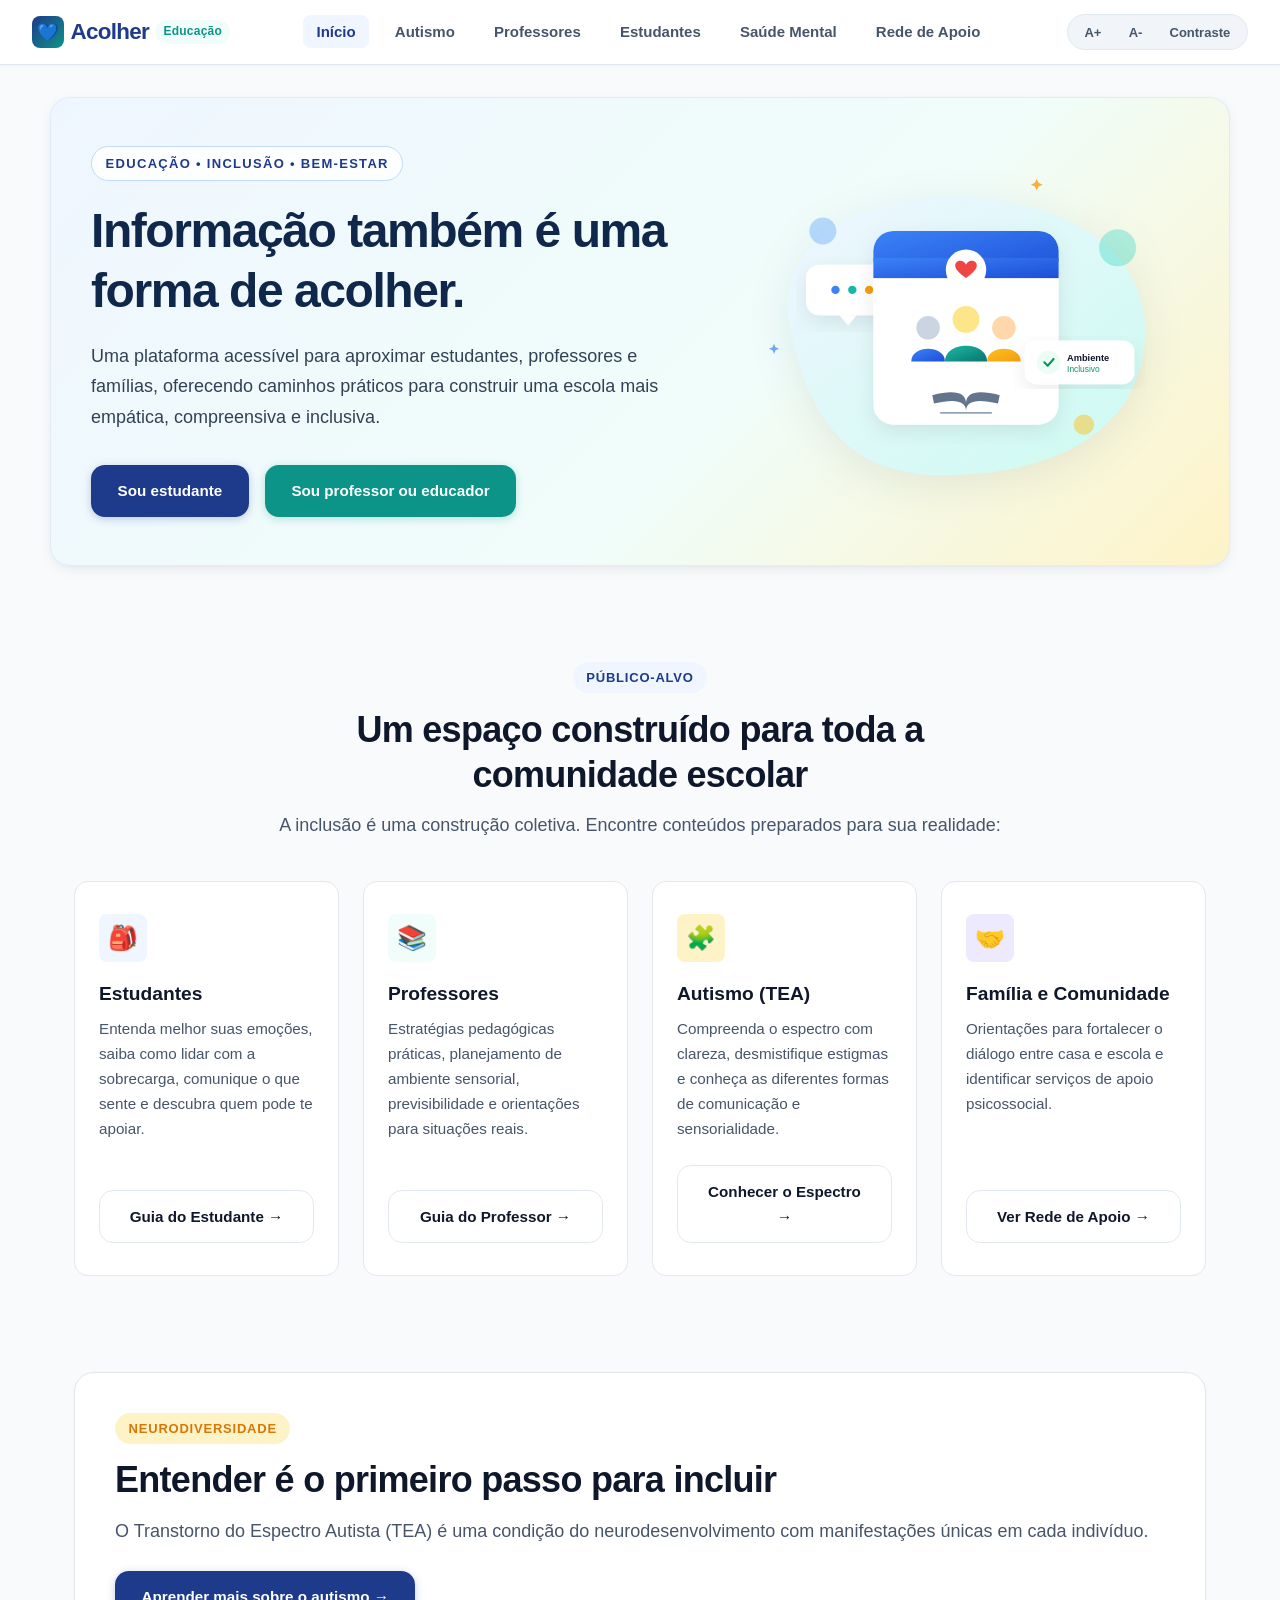
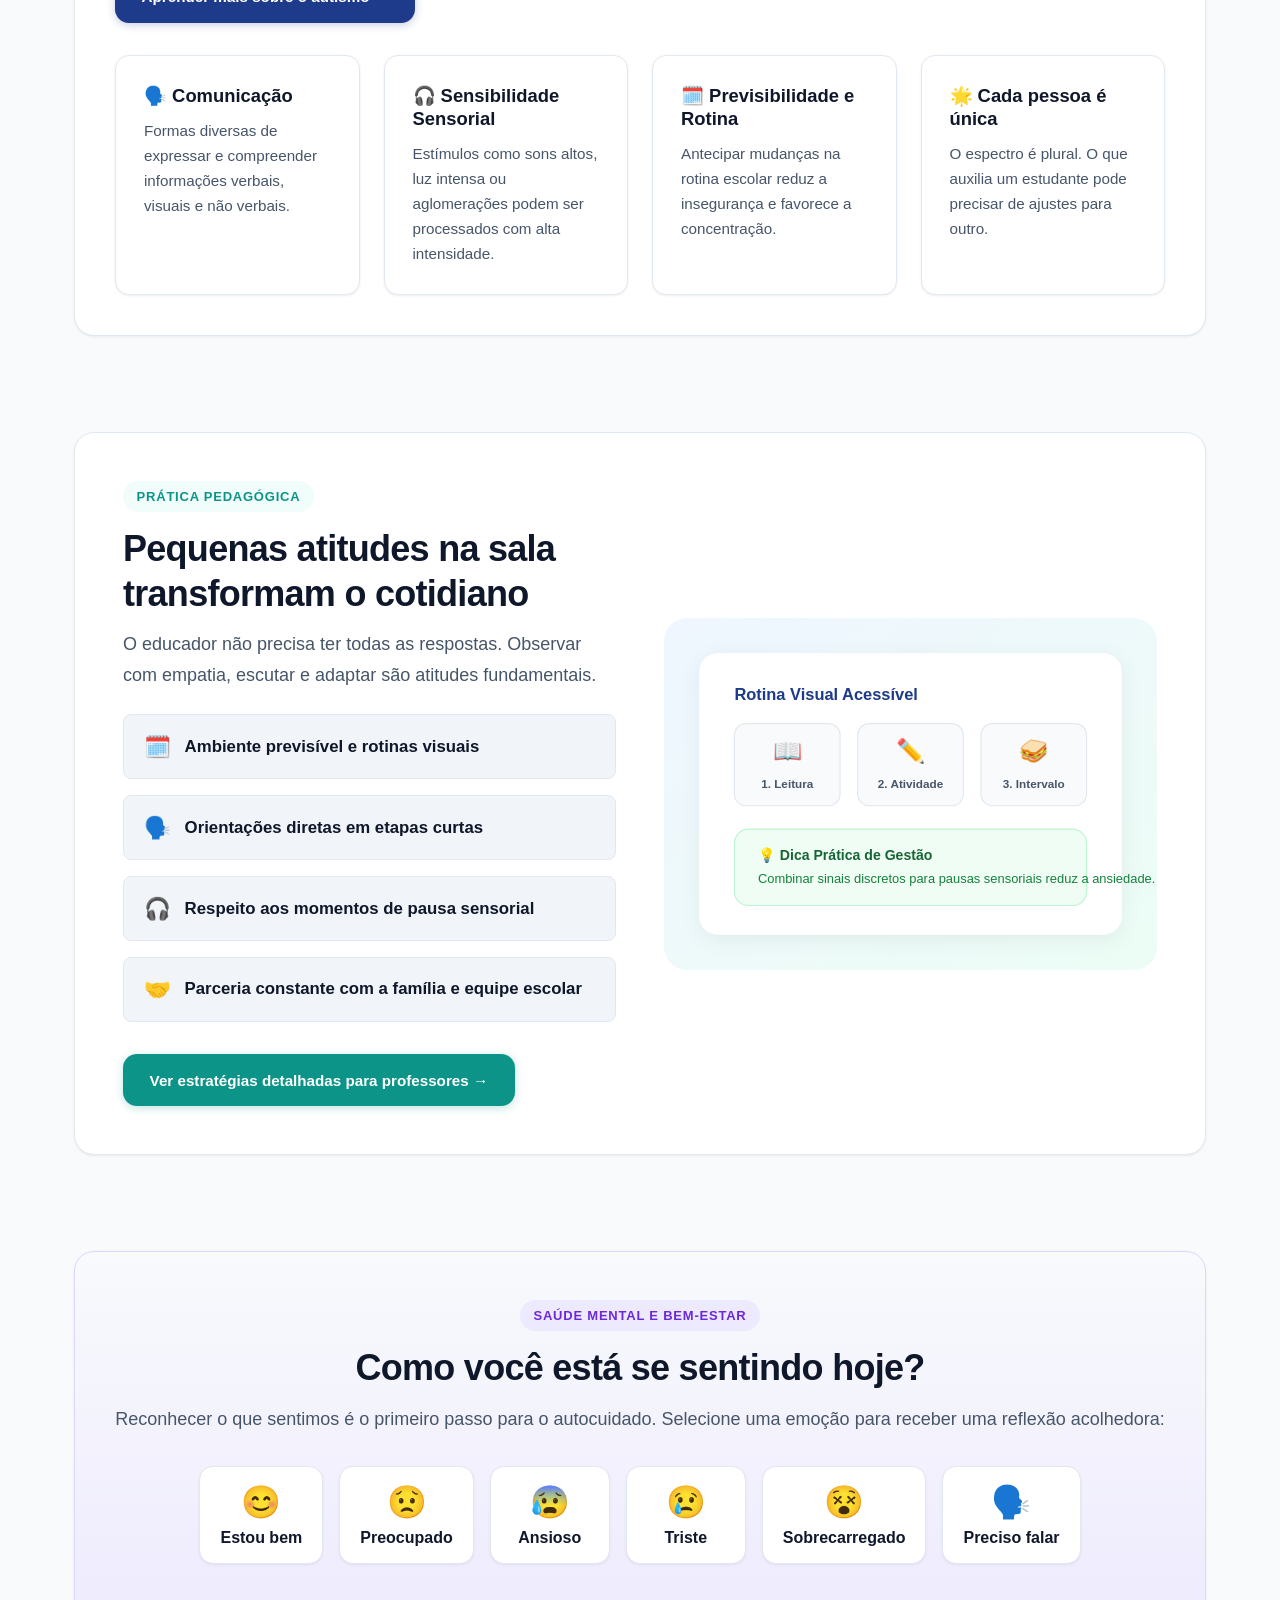
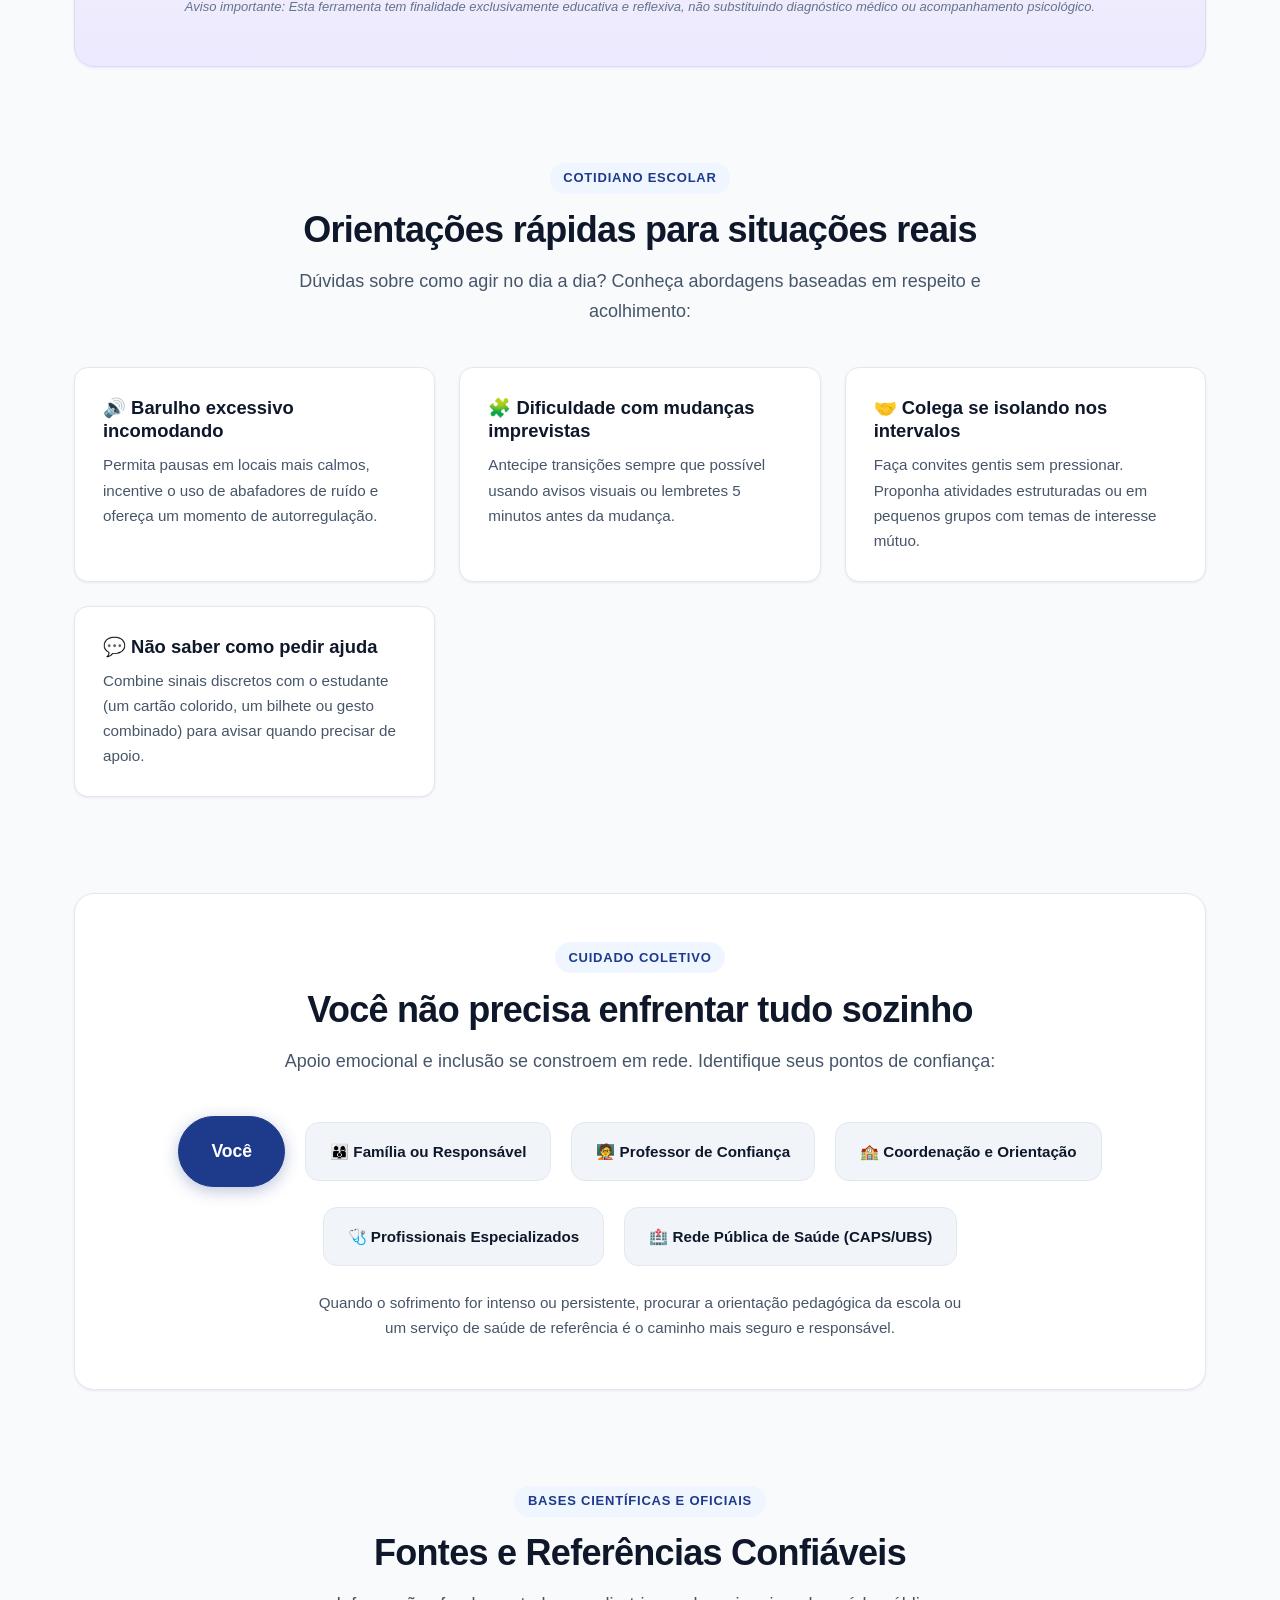
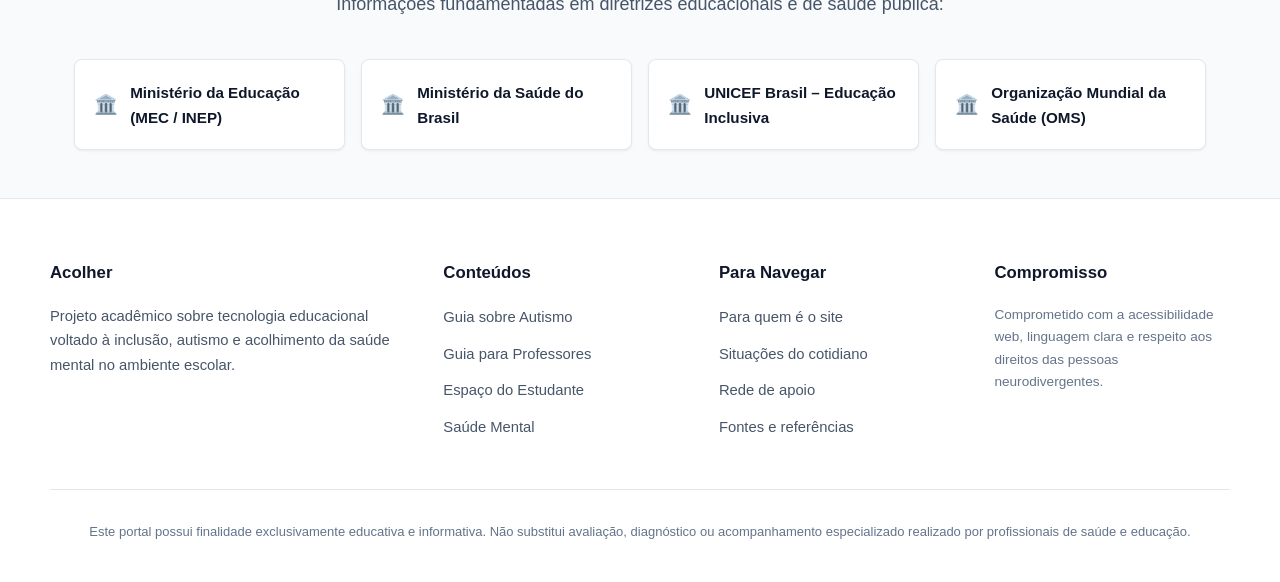
==== index.html @ 9d17c6d3 "Security: add CSP, X-Content-Type-Options, Referrer-Policy to all pages" ====
<!DOCTYPE html>
<html lang="pt-BR">

<head>
  <meta charset="UTF-8" />
  <meta name="viewport" content="width=device-width, initial-scale=1.0" />
  <title>Acolher – Plataforma Educacional sobre Autismo, Inclusão e Saúde Mental</title>
  <meta name="description" content="Informações acessíveis e confiáveis sobre autismo, inclusão escolar e acolhimento para estudantes, professores e famílias." />
  <meta http-equiv="Content-Security-Policy" content="default-src 'self'; script-src 'self' 'unsafe-inline'; style-src 'self' 'unsafe-inline' https://fonts.googleapis.com; font-src 'self' https://fonts.gstatic.com data:; img-src 'self' data: https:; connect-src 'self'; frame-src 'none';" />
  <meta http-equiv="X-Content-Type-Options" content="nosniff" />
  <meta http-equiv="Referrer-Policy" content="strict-origin-when-cross-origin" />
  <link rel="stylesheet" href="assets/css/design.css" />
  <link rel="preconnect" href="https://fonts.googleapis.com" />
  <link rel="preconnect" href="https://fonts.gstatic.com" crossorigin />
  <link href="https://fonts.googleapis.com/css2?family=Inter:wght@400;500;600;700;800&display=swap" rel="stylesheet" />
</head>

<body>
  <!-- Header Principal com Navegação e Acessibilidade -->
  <header class="site-header" role="banner">
    <div class="logo-wrapper">
      <a href="index.html" class="logo" aria-label="Acolher - Página inicial">
        <div class="logo-icon" aria-hidden="true">💙</div>
        Acolher
        <span>Educação</span>
      </a>
    </div>

    <nav aria-label="Menu principal">
      <ul class="nav-list">
        <li><a href="index.html" class="nav-link active" aria-current="page">Início</a></li>
        <li><a href="autismo.html" class="nav-link">Autismo</a></li>
        <li><a href="professores.html" class="nav-link">Professores</a></li>
        <li><a href="estudantes.html" class="nav-link">Estudantes</a></li>
        <li><a href="#saude-mental" class="nav-link">Saúde Mental</a></li>
        <li><a href="#rede-apoio" class="nav-link">Rede de Apoio</a></li>
      </ul>
    </nav>

    <div class="accessibility-toolbar" aria-label="Barra de ferramentas de acessibilidade">
      <button id="increase-text" aria-label="Aumentar tamanho da fonte" title="Aumentar fonte">A+</button>
      <button id="decrease-text" aria-label="Diminuir tamanho da fonte" title="Diminuir fonte">A-</button>
      <button id="toggle-contrast" aria-label="Alternar modo de alto contraste" title="Alto contraste">Contraste</button>
    </div>
  </header>

  <!-- Hero Section -->
  <main id="conteudo-principal">
    <section class="hero" id="hero">
      <div class="hero-text">
        <span class="subtitle">Educação • Inclusão • Bem-estar</span>
        <h1>Informação também é uma forma de acolher.</h1>
        <p class="description">
          Uma plataforma acessível para aproximar estudantes, professores e famílias, oferecendo caminhos práticos para construir uma escola mais empática, compreensiva e inclusiva.
        </p>
        <div class="hero-buttons">
          <a href="estudantes.html" class="btn primary">Sou estudante</a>
          <a href="professores.html" class="btn secondary">Sou professor ou educador</a>
        </div>
      </div>
      <div class="hero-illustration">
        <img src="assets/img/hero-illustration.svg" alt="Ilustração de convivência e acolhimento no ambiente escolar" width="440" height="320" />
      </div>
    </section>

    <!-- 1. Para quem é o Acolher -->
    <section class="section" id="para-quem">
      <div class="section-header">
        <span class="section-badge">Público-Alvo</span>
        <h2>Um espaço construído para toda a comunidade escolar</h2>
        <p class="section-description">
          A inclusão é uma construção coletiva. Encontre conteúdos preparados para sua realidade:
        </p>
      </div>

      <div class="audience-grid">
        <article class="audience-card">
          <div class="icon-box" aria-hidden="true">🎒</div>
          <h3>Estudantes</h3>
          <p>Entenda melhor suas emoções, saiba como lidar com a sobrecarga, comunique o que sente e descubra quem pode te apoiar.</p>
          <a href="estudantes.html" class="btn outline">Guia do Estudante →</a>
        </article>

        <article class="audience-card teal">
          <div class="icon-box" aria-hidden="true">📚</div>
          <h3>Professores</h3>
          <p>Estratégias pedagógicas práticas, planejamento de ambiente sensorial, previsibilidade e orientações para situações reais.</p>
          <a href="professores.html" class="btn outline">Guia do Professor →</a>
        </article>

        <article class="audience-card amber">
          <div class="icon-box" aria-hidden="true">🧩</div>
          <h3>Autismo (TEA)</h3>
          <p>Compreenda o espectro com clareza, desmistifique estigmas e conheça as diferentes formas de comunicação e sensorialidade.</p>
          <a href="autismo.html" class="btn outline">Conhecer o Espectro →</a>
        </article>

        <article class="audience-card purple">
          <div class="icon-box" aria-hidden="true">🤝</div>
          <h3>Família e Comunidade</h3>
          <p>Orientações para fortalecer o diálogo entre casa e escola e identificar serviços de apoio psicossocial.</p>
          <a href="#rede-apoio" class="btn outline">Ver Rede de Apoio →</a>
        </article>
      </div>
    </section>

    <!-- 2. Conhecendo o Autismo -->
    <section class="section" id="autismo">
      <div class="autism-preview">
        <div class="autism-preview-header">
          <div>
            <span class="section-badge amber">Neurodiversidade</span>
            <h2>Entender é o primeiro passo para incluir</h2>
            <p class="section-description" style="margin-bottom:0;">
              O Transtorno do Espectro Autista (TEA) é uma condição do neurodesenvolvimento com manifestações únicas em cada indivíduo.
            </p>
          </div>
          <a href="autismo.html" class="btn primary">Aprender mais sobre o autismo →</a>
        </div>

        <div class="cards-grid small">
          <article class="card">
            <h4>🗣️ Comunicação</h4>
            <p>Formas diversas de expressar e compreender informações verbais, visuais e não verbais.</p>
          </article>

          <article class="card">
            <h4>🎧 Sensibilidade Sensorial</h4>
            <p>Estímulos como sons altos, luz intensa ou aglomerações podem ser processados com alta intensidade.</p>
          </article>

          <article class="card">
            <h4>🗓️ Previsibilidade e Rotina</h4>
            <p>Antecipar mudanças na rotina escolar reduz a insegurança e favorece a concentração.</p>
          </article>

          <article class="card">
            <h4>🌟 Cada pessoa é única</h4>
            <p>O espectro é plural. O que auxilia um estudante pode precisar de ajustes para outro.</p>
          </article>
        </div>
      </div>
    </section>

    <!-- 3. Apoio aos Professores -->
    <section class="section" id="professores">
      <div class="teachers-preview">
        <div>
          <span class="section-badge teal">Prática Pedagógica</span>
          <h2>Pequenas atitudes na sala transformam o cotidiano</h2>
          <p class="section-description">
            O educador não precisa ter todas as respostas. Observar com empatia, escutar e adaptar são atitudes fundamentais.
          </p>
          <ul class="practice-list">
            <li><span class="icon">🗓️</span> Ambiente previsível e rotinas visuais</li>
            <li><span class="icon">🗣️</span> Orientações diretas em etapas curtas</li>
            <li><span class="icon">🎧</span> Respeito aos momentos de pausa sensorial</li>
            <li><span class="icon">🤝</span> Parceria constante com a família e equipe escolar</li>
          </ul>
          <a href="professores.html" class="btn secondary">Ver estratégias detalhadas para professores →</a>
        </div>
        <div>
          <img src="assets/img/teacher-illustration.svg" alt="Ilustração com rotina visual e práticas pedagógicas" />
        </div>
      </div>
    </section>

    <!-- 4. Saúde Mental e Checagem Emocional -->
    <section class="section" id="saude-mental">
      <div class="mental-health-widget">
        <span class="section-badge purple">Saúde Mental e Bem-Estar</span>
        <h2>Como você está se sentindo hoje?</h2>
        <p class="section-description">
          Reconhecer o que sentimos é o primeiro passo para o autocuidado. Selecione uma emoção para receber uma reflexão acolhedora:
        </p>

        <div class="emotion-grid" role="group" aria-label="Seletor de estado emocional">
          <button class="emotion-btn" data-mood="bem" aria-label="Estou bem">
            <span class="emoji" aria-hidden="true">😊</span>
            <span>Estou bem</span>
          </button>
          <button class="emotion-btn" data-mood="preocupado" aria-label="Estou preocupado">
            <span class="emoji" aria-hidden="true">😟</span>
            <span>Preocupado</span>
          </button>
          <button class="emotion-btn" data-mood="ansioso" aria-label="Estou ansioso">
            <span class="emoji" aria-hidden="true">😰</span>
            <span>Ansioso</span>
          </button>
          <button class="emotion-btn" data-mood="triste" aria-label="Estou triste">
            <span class="emoji" aria-hidden="true">😢</span>
            <span>Triste</span>
          </button>
          <button class="emotion-btn" data-mood="sobrecarregado" aria-label="Estou sobrecarregado">
            <span class="emoji" aria-hidden="true">😵</span>
            <span>Sobrecarregado</span>
          </button>
          <button class="emotion-btn" data-mood="conversar" aria-label="Preciso conversar">
            <span class="emoji" aria-hidden="true">🗣️</span>
            <span>Preciso falar</span>
          </button>
        </div>

        <div id="emotion-feedback" class="emotion-feedback-card" style="display: none;" aria-live="polite">
          <h4 id="feedback-title">Reflexão</h4>
          <p id="feedback-text"></p>
        </div>

        <p class="disclaimer">
          Aviso importante: Esta ferramenta tem finalidade exclusivamente educativa e reflexiva, não substituindo diagnóstico médico ou acompanhamento psicológico.
        </p>
      </div>
    </section>

    <!-- 5. Situações do Cotidiano Escolar -->
    <section class="section" id="situacoes-cotidiano">
      <div class="section-header">
        <span class="section-badge">Cotidiano Escolar</span>
        <h2>Orientações rápidas para situações reais</h2>
        <p class="section-description">
          Dúvidas sobre como agir no dia a dia? Conheça abordagens baseadas em respeito e acolhimento:
        </p>
      </div>

      <div class="cards-grid medium">
        <article class="card">
          <h4>🔊 Barulho excessivo incomodando</h4>
          <p>Permita pausas em locais mais calmos, incentive o uso de abafadores de ruído e ofereça um momento de autorregulação.</p>
        </article>

        <article class="card">
          <h4>🧩 Dificuldade com mudanças imprevistas</h4>
          <p>Antecipe transições sempre que possível usando avisos visuais ou lembretes 5 minutos antes da mudança.</p>
        </article>

        <article class="card">
          <h4>🤝 Colega se isolando nos intervalos</h4>
          <p>Faça convites gentis sem pressionar. Proponha atividades estruturadas ou em pequenos grupos com temas de interesse mútuo.</p>
        </article>

        <article class="card">
          <h4>💬 Não saber como pedir ajuda</h4>
          <p>Combine sinais discretos com o estudante (um cartão colorido, um bilhete ou gesto combinado) para avisar quando precisar de apoio.</p>
        </article>
      </div>
    </section>

    <!-- 6. Rede de Apoio Compartilhada -->
    <section class="section" id="rede-apoio">
      <div class="support-network">
        <span class="section-badge">Cuidado Coletivo</span>
        <h2>Você não precisa enfrentar tudo sozinho</h2>
        <p class="section-description">
          Apoio emocional e inclusão se constroem em rede. Identifique seus pontos de confiança:
        </p>

        <div class="network-graph">
          <div class="node central">Você</div>
          <div class="node">👨‍👩‍👦 Família ou Responsável</div>
          <div class="node">🧑‍🏫 Professor de Confiança</div>
          <div class="node">🏫 Coordenação e Orientação</div>
          <div class="node">🩺 Profissionais Especializados</div>
          <div class="node">🏥 Rede Pública de Saúde (CAPS/UBS)</div>
        </div>

        <p style="color:var(--text-muted); font-size:0.95rem; max-width:650px; margin:0 auto;">
          Quando o sofrimento for intenso ou persistente, procurar a orientação pedagógica da escola ou um serviço de saúde de referência é o caminho mais seguro e responsável.
        </p>
      </div>
    </section>

    <!-- 7. Fontes e Referências -->
    <section class="section" id="fontes">
      <div class="section-header">
        <span class="section-badge">Bases Científicas e Oficiais</span>
        <h2>Fontes e Referências Confiáveis</h2>
        <p class="section-description">
          Informações fundamentadas em diretrizes educacionais e de saúde pública:
        </p>
      </div>

      <ul class="sources-list">
        <li>Ministério da Educação (MEC / INEP)</li>
        <li>Ministério da Saúde do Brasil</li>
        <li>UNICEF Brasil – Educação Inclusiva</li>
        <li>Organização Mundial da Saúde (OMS)</li>
      </ul>
    </section>
  </main>

  <!-- Rodapé Institucional -->
  <footer class="site-footer" role="contentinfo">
    <div class="footer-grid">
      <div class="footer-section">
        <h3>Acolher</h3>
        <p>Projeto acadêmico sobre tecnologia educacional voltado à inclusão, autismo e acolhimento da saúde mental no ambiente escolar.</p>
      </div>

      <div class="footer-section">
        <h3>Conteúdos</h3>
        <ul>
          <li><a href="autismo.html">Guia sobre Autismo</a></li>
          <li><a href="professores.html">Guia para Professores</a></li>
          <li><a href="estudantes.html">Espaço do Estudante</a></li>
          <li><a href="#saude-mental">Saúde Mental</a></li>
        </ul>
      </div>

      <div class="footer-section">
        <h3>Para Navegar</h3>
        <ul>
          <li><a href="#para-quem">Para quem é o site</a></li>
          <li><a href="#situacoes-cotidiano">Situações do cotidiano</a></li>
          <li><a href="#rede-apoio">Rede de apoio</a></li>
          <li><a href="#fontes">Fontes e referências</a></li>
        </ul>
      </div>

      <div class="footer-section">
        <h3>Compromisso</h3>
        <p style="font-size: 0.85rem; color: var(--text-light);">
          Comprometido com a acessibilidade web, linguagem clara e respeito aos direitos das pessoas neurodivergentes.
        </p>
      </div>
    </div>

    <p class="footer-disclaimer">
      Este portal possui finalidade exclusivamente educativa e informativa. Não substitui avaliação, diagnóstico ou acompanhamento especializado realizado por profissionais de saúde e educação.
    </p>
  </footer>

  <script src="assets/js/script.js"></script>
  <script>
    // Interação do widget de humor / saúde mental na home
    const emotionFeedbackMap = {
      bem: {
        title: "Que bom que você está bem! ☀️",
        text: "Aproveite esse momento para cultivar atividades que você gosta e, se puder, ofereça uma palavra de apoio a um colega que esteja precisando."
      },
      preocupado: {
        title: "Preocupações fazem parte do dia a dia 💭",
        text: "Tente anotar em um papel o que está sob o seu controle e o que foge dele. Conversar com alguém de confiança ajuda a clarear os pensamentos."
      },
      ansioso: {
        title: "Respire com calma no seu próprio tempo 🫁",
        text: "A ansiedade faz o corpo ficar em alerta. Tente beber um pouco de água, focar nos apoios dos seus pés no chão e desacelerar o ritmo respiratório."
      },
      triste: {
        title: "A tristeza é legítima e merece acolhimento 💙",
        text: "Não precisa fingir que está tudo bem o tempo todo. Respeite seu ritmo e lembre-se de que compartilhar esse sentimento com quem se importa com você alivia o peso."
      },
      sobrecarregado: {
        title: "Muitas coisas ao mesmo tempo? 🛑",
        text: "Pare por alguns instantes. Se o ambiente estiver barulhento ou cheio, tente se afastar para um espaço mais calmo. Divida suas tarefas em etapas bem pequenas."
      },
      conversar: {
        title: "Pedir ajuda é sinal de coragem 🤝",
        text: "Procure um professor, orientador pedagógico, amigo ou familiar de sua confiança. Dizer 'não estou bem e gostaria de conversar' é um excelente primeiro passo."
      }
    };

    const emotionBtns = document.querySelectorAll('.emotion-btn');
    const feedbackBox = document.getElementById('emotion-feedback');
    const feedbackTitle = document.getElementById('feedback-title');
    const feedbackText = document.getElementById('feedback-text');

    emotionBtns.forEach(btn => {
      btn.addEventListener('click', () => {
        emotionBtns.forEach(b => b.classList.remove('active'));
        btn.classList.add('active');
        const mood = btn.dataset.mood;
        if (emotionFeedbackMap[mood]) {
          feedbackTitle.textContent = emotionFeedbackMap[mood].title;
          feedbackText.textContent = emotionFeedbackMap[mood].text;
          feedbackBox.style.display = 'block';
        }
      });
    });
  </script>
</body>

</html>
---- assets/css/design.css ----
/* ==========================================================================
   ACOLHER – DESIGN SYSTEM & MASTER STYLESHEET
   Educação • Inclusão • Bem-estar
   ========================================================================== */

:root {
  /* Color Palette – Human, warm, modern and accessible */
  --primary: #1e3a8a;          /* Reassuring deep indigo */
  --primary-hover: #1d4ed8;
  --primary-light: #eff6ff;
  --primary-border: #bfdbfe;

  --secondary: #0d9488;        /* Soothing inclusive teal */
  --secondary-hover: #0f766e;
  --secondary-light: #f0fdfa;
  --secondary-border: #99f6e4;

  --accent-amber: #d97706;     /* Warm guidance amber */
  --accent-amber-light: #fef3c7;
  --accent-purple: #6d28d9;    /* Student emotion purple */
  --accent-purple-light: #ede9fe;
  --accent-rose: #e11d48;
  --accent-rose-light: #ffe4e6;

  --bg-page: #f8fafc;
  --surface: #ffffff;
  --surface-alt: #f1f5f9;
  
  --text-main: #0f172a;
  --text-muted: #475569;
  --text-light: #64748b;

  --border: #e2e8f0;
  --border-focus: #3b82f6;

  /* Typography */
  --font-family: 'Inter', -apple-system, BlinkMacSystemFont, 'Segoe UI', Roboto, sans-serif;
  --font-size-base: 1rem;
  --line-height-base: 1.65;
  --line-height-heading: 1.25;

  /* Elevation & Shadows */
  --shadow-sm: 0 1px 3px 0 rgba(15, 23, 42, 0.06), 0 1px 2px -1px rgba(15, 23, 42, 0.04);
  --shadow-md: 0 4px 14px -2px rgba(15, 23, 42, 0.08), 0 2px 4px -2px rgba(15, 23, 42, 0.04);
  --shadow-lg: 0 12px 28px -4px rgba(15, 23, 42, 0.1), 0 4px 8px -2px rgba(15, 23, 42, 0.04);

  /* Shape tokens */
  --radius-sm: 8px;
  --radius-md: 14px;
  --radius-lg: 20px;
  --radius-full: 9999px;

  /* Transitions */
  --transition-fast: 0.18s ease;
  --transition-normal: 0.25s cubic-bezier(0.4, 0, 0.2, 1);
  --max-width: 1180px;
}

/* --------------------------------------------------------------------------
   High Contrast Mode
   -------------------------------------------------------------------------- */
body.high-contrast {
  --primary: #000000;
  --primary-hover: #000000;
  --primary-light: #ffffff;
  --primary-border: #000000;
  --secondary: #000000;
  --secondary-hover: #000000;
  --secondary-light: #ffffff;
  --secondary-border: #000000;
  --bg-page: #ffffff;
  --surface: #ffffff;
  --surface-alt: #ffffff;
  --text-main: #000000;
  --text-muted: #111111;
  --text-light: #222222;
  --border: #000000;
  --shadow-sm: none;
  --shadow-md: none;
  --shadow-lg: none;
}

body.high-contrast .card,
body.high-contrast .site-header,
body.high-contrast .site-footer,
body.high-contrast .hero,
body.high-contrast .dimension,
body.high-contrast .info-box,
body.high-contrast .situation-card,
body.high-contrast .emotion-card {
  border: 2px solid #000000 !important;
  background: #ffffff !important;
  color: #000000 !important;
  box-shadow: none !important;
}

body.high-contrast a {
  text-decoration: underline !important;
}

/* --------------------------------------------------------------------------
   CSS Reset & Base
   -------------------------------------------------------------------------- */
*, *::before, *::after {
  box-sizing: border-box;
  margin: 0;
  padding: 0;
}

html {
  font-size: var(--font-size-base);
  scroll-behavior: smooth;
}

body {
  font-family: var(--font-family);
  background-color: var(--bg-page);
  color: var(--text-main);
  line-height: var(--line-height-base);
  min-height: 100vh;
  display: flex;
  flex-direction: column;
  -webkit-font-smoothing: antialiased;
}

img, svg {
  display: block;
  max-width: 100%;
  height: auto;
}

a {
  color: var(--primary);
  text-decoration: none;
  transition: color var(--transition-fast);
}

a:hover, a:focus-visible {
  color: var(--primary-hover);
}

:focus-visible {
  outline: 3px solid var(--border-focus);
  outline-offset: 3px;
  border-radius: var(--radius-sm);
}

/* --------------------------------------------------------------------------
   Layout Containers & Utilities
   -------------------------------------------------------------------------- */
.container,
.section {
  width: 100%;
  max-width: var(--max-width);
  margin: 0 auto;
  padding: 3rem 1.5rem;
}

.section-header {
  text-align: center;
  max-width: 760px;
  margin: 0 auto 2.5rem;
}

.section-badge {
  display: inline-flex;
  align-items: center;
  gap: 0.35rem;
  padding: 0.3rem 0.85rem;
  border-radius: var(--radius-full);
  font-size: 0.8125rem;
  font-weight: 700;
  text-transform: uppercase;
  letter-spacing: 0.06em;
  background: var(--primary-light);
  color: var(--primary);
  margin-bottom: 0.85rem;
}

.section-badge.teal {
  background: var(--secondary-light);
  color: var(--secondary);
}

.section-badge.amber {
  background: var(--accent-amber-light);
  color: var(--accent-amber);
}

.section-badge.purple {
  background: var(--accent-purple-light);
  color: var(--accent-purple);
}

h1, h2, h3, h4 {
  color: var(--text-main);
  line-height: var(--line-height-heading);
  font-weight: 700;
}

h2 {
  font-size: clamp(1.65rem, 3vw, 2.25rem);
  margin-bottom: 0.85rem;
  letter-spacing: -0.02em;
}

p.section-description,
p.lead {
  font-size: 1.125rem;
  color: var(--text-muted);
  line-height: 1.7;
}

/* --------------------------------------------------------------------------
   Header & Accessibility Toolbar
   -------------------------------------------------------------------------- */
.site-header {
  position: sticky;
  top: 0;
  z-index: 100;
  background: rgba(255, 255, 255, 0.95);
  backdrop-filter: blur(10px);
  border-bottom: 1px solid var(--border);
  padding: 0.85rem 2rem;
  display: flex;
  align-items: center;
  justify-content: space-between;
  gap: 1.5rem;
  box-shadow: 0 1px 3px rgba(0, 0, 0, 0.03);
}

.logo-wrapper {
  display: flex;
  align-items: center;
  gap: 0.75rem;
}

.logo-icon {
  width: 32px;
  height: 32px;
  border-radius: 8px;
  background: linear-gradient(135deg, var(--primary), var(--secondary));
  display: flex;
  align-items: center;
  justify-content: center;
  color: #fff;
  font-weight: 800;
  font-size: 1.1rem;
}

.logo {
  font-size: 1.4rem;
  font-weight: 800;
  color: var(--primary);
  letter-spacing: -0.03em;
  display: flex;
  align-items: center;
  gap: 0.4rem;
}

.logo span {
  font-size: 0.75rem;
  font-weight: 600;
  background: var(--secondary-light);
  color: var(--secondary);
  padding: 0.15rem 0.5rem;
  border-radius: var(--radius-full);
  letter-spacing: 0.02em;
}

.nav-list {
  list-style: none;
  display: flex;
  align-items: center;
  gap: 0.75rem;
}

.nav-link {
  font-size: 0.9375rem;
  font-weight: 600;
  color: var(--text-muted);
  padding: 0.5rem 0.85rem;
  border-radius: var(--radius-sm);
  transition: all var(--transition-fast);
}

.nav-link:hover {
  color: var(--primary);
  background: var(--primary-light);
}

.nav-link.active,
.nav-link[aria-current="page"] {
  color: var(--primary);
  background: var(--primary-light);
  font-weight: 700;
}

.accessibility-toolbar {
  display: flex;
  align-items: center;
  gap: 0.4rem;
  background: var(--surface-alt);
  padding: 0.25rem 0.4rem;
  border-radius: var(--radius-full);
  border: 1px solid var(--border);
}

.accessibility-toolbar button {
  background: transparent;
  border: none;
  border-radius: var(--radius-full);
  padding: 0.35rem 0.65rem;
  font-size: 0.8125rem;
  font-weight: 700;
  color: var(--text-muted);
  cursor: pointer;
  display: inline-flex;
  align-items: center;
  gap: 0.25rem;
  transition: all var(--transition-fast);
}

.accessibility-toolbar button:hover,
.accessibility-toolbar button:focus-visible {
  background: var(--surface);
  color: var(--primary);
  box-shadow: var(--shadow-sm);
}

/* --------------------------------------------------------------------------
   Hero Component (Rich, Balanced & Accessible)
   -------------------------------------------------------------------------- */
.hero {
  max-width: var(--max-width);
  margin: 2rem auto 3rem;
  padding: 3rem 2.5rem;
  background: linear-gradient(135deg, #eff6ff 0%, #f0fdfa 60%, #fef3c7 100%);
  border: 1px solid rgba(219, 234, 254, 0.8);
  border-radius: var(--radius-lg);
  display: grid;
  grid-template-columns: 1.15fr 0.85fr;
  align-items: center;
  gap: 3rem;
  box-shadow: var(--shadow-md);
  position: relative;
  overflow: hidden;
}

.hero-text {
  z-index: 2;
}

.hero .subtitle {
  font-size: 0.8125rem;
  font-weight: 800;
  text-transform: uppercase;
  letter-spacing: 0.1em;
  color: var(--primary);
  background: rgba(255, 255, 255, 0.85);
  display: inline-block;
  padding: 0.35rem 0.85rem;
  border-radius: var(--radius-full);
  margin-bottom: 1.25rem;
  border: 1px solid var(--primary-border);
}

.hero h1 {
  font-size: clamp(2rem, 3.8vw, 3rem);
  letter-spacing: -0.03em;
  color: #0f274a;
  margin-bottom: 1.25rem;
}

.hero .description {
  font-size: 1.125rem;
  color: #334155;
  margin-bottom: 2rem;
  line-height: 1.7;
}

.hero-buttons {
  display: flex;
  flex-wrap: wrap;
  gap: 1rem;
}

.hero-illustration {
  display: flex;
  align-items: center;
  justify-content: center;
  z-index: 2;
}

.hero-illustration img {
  max-height: 320px;
  filter: drop-shadow(0 10px 20px rgba(15, 23, 42, 0.08));
  transition: transform var(--transition-normal);
}

.hero-illustration img:hover {
  transform: translateY(-4px);
}

/* --------------------------------------------------------------------------
   Buttons
   -------------------------------------------------------------------------- */
.btn {
  display: inline-flex;
  align-items: center;
  justify-content: center;
  gap: 0.5rem;
  padding: 0.8rem 1.6rem;
  border-radius: var(--radius-md);
  font-size: 0.95rem;
  font-weight: 700;
  cursor: pointer;
  transition: all var(--transition-normal);
  border: 1px solid transparent;
  text-align: center;
}

.btn.primary {
  background: var(--primary);
  color: #ffffff;
  box-shadow: 0 2px 8px rgba(30, 58, 138, 0.25);
}

.btn.primary:hover {
  background: var(--primary-hover);
  transform: translateY(-2px);
  box-shadow: 0 4px 14px rgba(30, 58, 138, 0.35);
  color: #ffffff;
}

.btn.secondary {
  background: var(--secondary);
  color: #ffffff;
  box-shadow: 0 2px 8px rgba(13, 148, 136, 0.25);
}

.btn.secondary:hover {
  background: var(--secondary-hover);
  transform: translateY(-2px);
  box-shadow: 0 4px 14px rgba(13, 148, 136, 0.35);
  color: #ffffff;
}

.btn.outline {
  background: var(--surface);
  border-color: var(--border);
  color: var(--text-main);
}

.btn.outline:hover {
  border-color: var(--primary);
  color: var(--primary);
  background: var(--primary-light);
  transform: translateY(-2px);
}

.btn.link-btn {
  background: transparent;
  color: var(--primary);
  font-weight: 700;
  padding: 0.5rem 0;
  border-radius: 0;
}

.btn.link-btn:hover {
  color: var(--primary-hover);
  text-decoration: underline;
}

/* --------------------------------------------------------------------------
   Section: Para Quem É (Target Audience Cards)
   -------------------------------------------------------------------------- */
.audience-grid {
  display: grid;
  grid-template-columns: repeat(auto-fit, minmax(250px, 1fr));
  gap: 1.5rem;
  margin-top: 1.5rem;
}

.audience-card {
  background: var(--surface);
  border: 1px solid var(--border);
  border-radius: var(--radius-md);
  padding: 2rem 1.5rem;
  display: flex;
  flex-direction: column;
  transition: all var(--transition-normal);
  position: relative;
  overflow: hidden;
}

.audience-card::before {
  content: '';
  position: absolute;
  top: 0;
  left: 0;
  right: 0;
  height: 4px;
  background: var(--primary);
  opacity: 0;
  transition: opacity var(--transition-fast);
}

.audience-card:hover {
  transform: translateY(-4px);
  box-shadow: var(--shadow-lg);
  border-color: var(--primary-border);
}

.audience-card:hover::before {
  opacity: 1;
}

.audience-card .icon-box {
  width: 48px;
  height: 48px;
  border-radius: var(--radius-sm);
  background: var(--primary-light);
  color: var(--primary);
  font-size: 1.5rem;
  display: flex;
  align-items: center;
  justify-content: center;
  margin-bottom: 1.25rem;
}

.audience-card.teal .icon-box {
  background: var(--secondary-light);
  color: var(--secondary);
}

.audience-card.amber .icon-box {
  background: var(--accent-amber-light);
  color: var(--accent-amber);
}

.audience-card.purple .icon-box {
  background: var(--accent-purple-light);
  color: var(--accent-purple);
}

.audience-card h3 {
  font-size: 1.2rem;
  margin-bottom: 0.6rem;
}

.audience-card p {
  color: var(--text-muted);
  font-size: 0.95rem;
  margin-bottom: 1.5rem;
  flex-grow: 1;
}

/* --------------------------------------------------------------------------
   Cards Grid & Generic Card Component
   -------------------------------------------------------------------------- */
.cards-grid {
  display: grid;
  grid-template-columns: repeat(auto-fit, minmax(260px, 1fr));
  gap: 1.5rem;
}

.cards-grid.small {
  grid-template-columns: repeat(auto-fit, minmax(220px, 1fr));
}

.cards-grid.medium {
  grid-template-columns: repeat(auto-fit, minmax(280px, 1fr));
}

.card {
  background: var(--surface);
  border: 1px solid var(--border);
  border-radius: var(--radius-md);
  padding: 1.75rem;
  box-shadow: var(--shadow-sm);
  transition: all var(--transition-normal);
  display: flex;
  flex-direction: column;
}

.card:hover {
  transform: translateY(-3px);
  box-shadow: var(--shadow-md);
  border-color: #cbd5e1;
}

.card h3, .card h4 {
  font-size: 1.15rem;
  margin-bottom: 0.65rem;
  color: var(--text-main);
}

.card p {
  color: var(--text-muted);
  font-size: 0.95rem;
}

/* --------------------------------------------------------------------------
   Section: Conhecendo o Autismo (Home & Internal)
   -------------------------------------------------------------------------- */
.autism-preview {
  background: var(--surface);
  border: 1px solid var(--border);
  border-radius: var(--radius-lg);
  padding: 2.5rem;
  box-shadow: var(--shadow-sm);
}

.autism-preview-header {
  display: flex;
  justify-content: space-between;
  align-items: flex-end;
  flex-wrap: wrap;
  gap: 1.5rem;
  margin-bottom: 2rem;
}

/* --------------------------------------------------------------------------
   Section: Práticas para Professores
   -------------------------------------------------------------------------- */
.teachers-preview {
  display: grid;
  grid-template-columns: 1fr 1fr;
  align-items: center;
  gap: 3rem;
  background: var(--surface);
  border: 1px solid var(--border);
  border-radius: var(--radius-lg);
  padding: 3rem;
  box-shadow: var(--shadow-sm);
}

.practice-list {
  list-style: none;
  display: flex;
  flex-direction: column;
  gap: 1rem;
  margin: 1.5rem 0 2rem;
}

.practice-list li {
  display: flex;
  align-items: center;
  gap: 0.85rem;
  font-size: 1.05rem;
  font-weight: 600;
  color: var(--text-main);
  background: var(--surface-alt);
  padding: 0.85rem 1.25rem;
  border-radius: var(--radius-sm);
  border: 1px solid var(--border);
}

.practice-list li .icon {
  font-size: 1.35rem;
}

/* --------------------------------------------------------------------------
   Section: Mental Health Emotion Check-in (Interactive & Safe)
   -------------------------------------------------------------------------- */
.mental-health-widget {
  background: linear-gradient(180deg, #f8fafc 0%, #ede9fe 100%);
  border: 1px solid #ddd6fe;
  border-radius: var(--radius-lg);
  padding: 3rem 2rem;
  text-align: center;
  box-shadow: var(--shadow-sm);
}

.emotion-grid {
  display: flex;
  flex-wrap: wrap;
  justify-content: center;
  gap: 1rem;
  margin: 2rem 0;
}

.emotion-btn {
  background: var(--surface);
  border: 1.5px solid var(--border);
  border-radius: var(--radius-md);
  padding: 1rem 1.25rem;
  font-family: inherit;
  font-size: 1rem;
  font-weight: 600;
  color: var(--text-main);
  cursor: pointer;
  display: flex;
  flex-direction: column;
  align-items: center;
  gap: 0.5rem;
  min-width: 120px;
  transition: all var(--transition-normal);
  box-shadow: var(--shadow-sm);
}

.emotion-btn .emoji {
  font-size: 2rem;
  transition: transform var(--transition-fast);
}

.emotion-btn:hover {
  transform: translateY(-4px);
  border-color: var(--accent-purple);
  box-shadow: var(--shadow-md);
}

.emotion-btn:hover .emoji {
  transform: scale(1.15);
}

.emotion-btn.active {
  background: var(--accent-purple);
  color: #ffffff;
  border-color: var(--accent-purple);
  box-shadow: 0 4px 12px rgba(109, 40, 217, 0.3);
}

.emotion-feedback-card {
  max-width: 600px;
  margin: 1.5rem auto 0;
  background: var(--surface);
  border: 1px solid #c4b5fd;
  border-radius: var(--radius-md);
  padding: 1.5rem;
  text-align: left;
  box-shadow: var(--shadow-sm);
  animation: fadeIn 0.3s ease;
}

.emotion-feedback-card h4 {
  color: var(--accent-purple);
  margin-bottom: 0.5rem;
  font-size: 1.1rem;
}

.disclaimer {
  margin-top: 1.5rem;
  font-size: 0.8125rem;
  color: var(--text-light);
  font-style: italic;
}

@keyframes fadeIn {
  from { opacity: 0; transform: translateY(6px); }
  to { opacity: 1; transform: translateY(0); }
}

/* --------------------------------------------------------------------------
   Section: Rede de Apoio (Visual Network)
   -------------------------------------------------------------------------- */
.support-network {
  background: var(--surface);
  border: 1px solid var(--border);
  border-radius: var(--radius-lg);
  padding: 3rem 2rem;
  text-align: center;
  box-shadow: var(--shadow-sm);
}

.network-graph {
  display: flex;
  flex-wrap: wrap;
  justify-content: center;
  align-items: center;
  gap: 1.25rem;
  margin: 2.5rem 0 1.5rem;
  position: relative;
}

.node {
  background: var(--surface-alt);
  border: 1.5px solid var(--border);
  border-radius: var(--radius-md);
  padding: 1rem 1.5rem;
  font-weight: 600;
  font-size: 0.95rem;
  color: var(--text-main);
  transition: all var(--transition-normal);
  display: inline-flex;
  align-items: center;
  gap: 0.5rem;
}

.node:hover {
  transform: translateY(-2px);
  border-color: var(--primary);
  box-shadow: var(--shadow-sm);
}

.node.central {
  background: var(--primary);
  color: #ffffff;
  border-color: var(--primary);
  font-weight: 800;
  padding: 1.25rem 2rem;
  font-size: 1.1rem;
  border-radius: var(--radius-full);
  box-shadow: 0 4px 16px rgba(30, 58, 138, 0.3);
}

/* --------------------------------------------------------------------------
   Section: Fontes & Referências
   -------------------------------------------------------------------------- */
.sources-list {
  display: grid;
  grid-template-columns: repeat(auto-fit, minmax(220px, 1fr));
  gap: 1rem;
  list-style: none;
  margin-top: 1.5rem;
}

.sources-list li {
  background: var(--surface);
  border: 1px solid var(--border);
  border-radius: var(--radius-sm);
  padding: 1.2rem;
  font-weight: 600;
  font-size: 0.95rem;
  color: var(--text-main);
  display: flex;
  align-items: center;
  gap: 0.75rem;
  box-shadow: var(--shadow-sm);
}

.sources-list li::before {
  content: '🏛️';
  font-size: 1.2rem;
}

/* --------------------------------------------------------------------------
   Sub-page Navigation (Page Nav)
   -------------------------------------------------------------------------- */
.page-nav, .section-nav {
  background: var(--surface);
  border: 1px solid var(--border);
  border-radius: var(--radius-md);
  padding: 0.85rem 1.5rem;
  margin: 1.5rem auto 2.5rem;
  max-width: var(--max-width);
  box-shadow: var(--shadow-sm);
}

.page-nav ul, .section-nav ul {
  display: flex;
  flex-wrap: wrap;
  gap: 0.75rem 1.25rem;
  list-style: none;
  align-items: center;
}

.page-nav a, .section-nav a {
  font-size: 0.875rem;
  font-weight: 600;
  color: var(--text-muted);
  padding: 0.35rem 0.65rem;
  border-radius: var(--radius-sm);
  transition: all var(--transition-fast);
}

.page-nav a:hover, .section-nav a:hover {
  color: var(--primary);
  background: var(--primary-light);
}

/* --------------------------------------------------------------------------
   Autismo Specific Components (espectro-visual, grid-4cols, highlight)
   -------------------------------------------------------------------------- */
.grid-4cols {
  display: grid;
  grid-template-columns: repeat(auto-fit, minmax(220px, 1fr));
  gap: 1.25rem;
  margin: 1.75rem 0;
}

.info-box {
  background: var(--surface);
  border: 1px solid var(--border);
  border-radius: var(--radius-md);
  padding: 1.5rem;
  text-align: center;
  box-shadow: var(--shadow-sm);
}

.info-box strong {
  display: block;
  font-size: 1.1rem;
  color: var(--primary);
  margin-bottom: 0.35rem;
}

.highlight {
  background: linear-gradient(135deg, #eff6ff 0%, #f0fdfa 100%);
  border-left: 4px solid var(--secondary);
  border-radius: 0 var(--radius-md) var(--radius-md) 0;
  padding: 1.5rem 2rem;
  margin: 2rem 0;
  font-size: 1.05rem;
}

.highlight p:first-child {
  font-weight: 700;
  color: var(--text-main);
  margin-bottom: 0.35rem;
}

.highlight p:last-child {
  color: var(--text-muted);
}

/* Espectro Visual Bars */
.espectro-visual {
  background: var(--surface);
  border: 1px solid var(--border);
  border-radius: var(--radius-md);
  padding: 2rem;
  margin: 1.75rem 0;
  box-shadow: var(--shadow-sm);
}

.dimension {
  display: grid;
  grid-template-columns: 160px 1fr;
  align-items: center;
  gap: 1.5rem;
  margin-bottom: 1.25rem;
}

.dim-label {
  font-weight: 600;
  font-size: 0.95rem;
  color: var(--text-main);
}

.dim-bar {
  background: var(--surface-alt);
  height: 12px;
  border-radius: var(--radius-full);
  position: relative;
  border: 1px solid var(--border);
}

.dim-bar .dot {
  position: absolute;
  top: 50%;
  transform: translate(-50%, -50%);
  width: 22px;
  height: 22px;
  border-radius: 50%;
  background: linear-gradient(135deg, var(--primary), var(--secondary));
  border: 3px solid #ffffff;
  box-shadow: 0 2px 6px rgba(0, 0, 0, 0.2);
}

/* Accordions (Mitos e Verdades, etc.) */
.accordion {
  border: 1px solid var(--border);
  border-radius: var(--radius-md);
  overflow: hidden;
  margin-bottom: 1rem;
  background: var(--surface);
}

.accordion-title,
.accordion-toggle {
  width: 100%;
  text-align: left;
  background: var(--surface);
  border: none;
  padding: 1.25rem 1.5rem;
  font-size: 1.05rem;
  font-weight: 700;
  color: var(--text-main);
  cursor: pointer;
  display: flex;
  justify-content: space-between;
  align-items: center;
  transition: background var(--transition-fast);
}

.accordion-title:hover,
.accordion-toggle:hover {
  background: var(--surface-alt);
}

.accordion-title::after,
.accordion-toggle::after {
  content: '▼';
  font-size: 0.8rem;
  color: var(--text-muted);
  transition: transform var(--transition-normal);
}

.accordion-title[aria-expanded="true"]::after,
.accordion-toggle[aria-expanded="true"]::after {
  transform: rotate(180deg);
}

.accordion-content {
  padding: 1.25rem 1.5rem;
  border-top: 1px solid var(--border);
  background: var(--bg-page);
  color: var(--text-muted);
  line-height: 1.7;
}

/* --------------------------------------------------------------------------
   Professores Specific Components
   -------------------------------------------------------------------------- */
.flow-diagram {
  background: linear-gradient(135deg, #eff6ff, #f0fdfa);
  border: 1px solid var(--primary-border);
  border-radius: var(--radius-md);
  padding: 1.5rem;
  display: flex;
  flex-wrap: wrap;
  align-items: center;
  justify-content: center;
  gap: 0.75rem;
  margin: 1.75rem 0;
  font-weight: 700;
  font-size: 0.9rem;
  color: var(--primary);
}

.flow-diagram span {
  background: var(--surface);
  padding: 0.5rem 1rem;
  border-radius: var(--radius-sm);
  border: 1px solid var(--border);
  box-shadow: var(--shadow-sm);
}

.not-professor {
  background: #fff1f2;
  border: 1px solid #fecdd3;
  border-radius: var(--radius-md);
  padding: 1.5rem;
  margin: 1.5rem 0;
}

.not-professor h4 {
  color: #be123c;
  margin-bottom: 0.75rem;
}

.not-professor ul {
  padding-left: 1.5rem;
  color: #4c0519;
}

.room-visual {
  position: relative;
  max-width: 700px;
  margin: 2rem auto;
  border-radius: var(--radius-md);
  overflow: hidden;
  box-shadow: var(--shadow-md);
}

.room-points {
  position: absolute;
  inset: 0;
}

.room-point {
  position: absolute;
  width: 34px;
  height: 34px;
  border-radius: 50%;
  background: var(--primary);
  color: #ffffff;
  border: 2.5px solid #ffffff;
  font-weight: 800;
  font-size: 0.95rem;
  display: flex;
  align-items: center;
  justify-content: center;
  cursor: pointer;
  box-shadow: 0 3px 10px rgba(0, 0, 0, 0.25);
  transition: all var(--transition-normal);
}

.room-point:hover {
  transform: scale(1.2);
  background: var(--secondary);
}

.room-point[data-id="rotina"] { top: 18%; right: 14%; }
.room-point[data-id="instrucao"] { top: 22%; left: 24%; }
.room-point[data-id="ambiente"] { bottom: 25%; right: 18%; }
.room-point[data-id="participacao"] { top: 48%; left: 32%; }
.room-point[data-id="mudancas"] { top: 48%; left: 56%; }
.room-point[data-id="apoio"] { bottom: 20%; left: 32%; }

.room-info {
  background: var(--surface);
  border: 1.5px solid var(--secondary-border);
  border-radius: var(--radius-md);
  padding: 1.25rem 1.75rem;
  max-width: 700px;
  margin: 1rem auto 2.5rem;
  box-shadow: var(--shadow-sm);
  color: var(--text-main);
  font-weight: 500;
}

/* Situation Cards */
.situation-card {
  background: var(--surface);
  border: 1px solid var(--border);
  border-radius: var(--radius-md);
  padding: 1.25rem;
  cursor: pointer;
  text-align: left;
  font-family: inherit;
  font-size: 0.95rem;
  font-weight: 600;
  color: var(--text-main);
  transition: all var(--transition-normal);
  display: block;
  width: 100%;
}

.situation-card:hover {
  transform: translateY(-2px);
  border-color: var(--primary);
  background: var(--primary-light);
}

.situation-detail-container {
  background: var(--surface);
  border: 1px solid var(--border);
  border-radius: var(--radius-lg);
  padding: 2rem;
  margin-top: 1.5rem;
  box-shadow: var(--shadow-md);
}

/* --------------------------------------------------------------------------
   Estudantes Specific Components
   -------------------------------------------------------------------------- */
.emotion-card {
  background: var(--surface);
  border: 1.5px solid var(--border);
  border-radius: var(--radius-md);
  padding: 1rem;
  text-align: center;
  font-weight: 600;
  font-family: inherit;
  cursor: pointer;
  transition: all var(--transition-normal);
  font-size: 0.9rem;
}

.emotion-card:hover {
  transform: translateY(-3px);
  border-color: var(--primary);
  box-shadow: var(--shadow-sm);
}

.response-box {
  background: var(--surface);
  border: 1px solid var(--border);
  border-radius: var(--radius-md);
  box-shadow: var(--shadow-sm);
}

/* --------------------------------------------------------------------------
   Footer Component
   -------------------------------------------------------------------------- */
.site-footer {
  background: var(--surface);
  border-top: 1px solid var(--border);
  margin-top: auto;
  padding: 4rem 2rem 2.5rem;
}

.footer-grid {
  max-width: var(--max-width);
  margin: 0 auto;
  display: grid;
  grid-template-columns: 1.5fr 1fr 1fr 1fr;
  gap: 2.5rem;
}

.footer-section h3 {
  font-size: 1.05rem;
  margin-bottom: 1.25rem;
  color: var(--text-main);
}

.footer-section p {
  color: var(--text-muted);
  font-size: 0.925rem;
  line-height: 1.65;
}

.footer-section ul {
  list-style: none;
  display: flex;
  flex-direction: column;
  gap: 0.65rem;
}

.footer-section a {
  color: var(--text-muted);
  font-size: 0.925rem;
  transition: color var(--transition-fast);
}

.footer-section a:hover {
  color: var(--primary);
}

.footer-disclaimer {
  max-width: var(--max-width);
  margin: 3rem auto 0;
  padding-top: 2rem;
  border-top: 1px solid var(--border);
  text-align: center;
  font-size: 0.8125rem;
  color: var(--text-light);
  line-height: 1.6;
}

/* --------------------------------------------------------------------------
   Responsive Media Queries
   -------------------------------------------------------------------------- */
@media (max-width: 960px) {
  .hero {
    grid-template-columns: 1fr;
    text-align: center;
    padding: 2.5rem 1.5rem;
    gap: 2rem;
  }
  .hero-buttons {
    justify-content: center;
  }
  .hero-illustration {
    order: -1;
  }
  .teachers-preview {
    grid-template-columns: 1fr;
    gap: 2rem;
  }
  .footer-grid {
    grid-template-columns: 1fr 1fr;
  }
}

@media (max-width: 768px) {
  .site-header {
    flex-direction: column;
    align-items: stretch;
    padding: 1rem 1.25rem;
    gap: 1rem;
  }
  .logo-wrapper {
    justify-content: space-between;
    width: 100%;
  }
  .nav-list {
    flex-wrap: wrap;
    justify-content: center;
    gap: 0.35rem;
  }
  .accessibility-toolbar {
    align-self: center;
  }
  .footer-grid {
    grid-template-columns: 1fr;
  }
  .dimension {
    grid-template-columns: 1fr;
    gap: 0.5rem;
  }
}
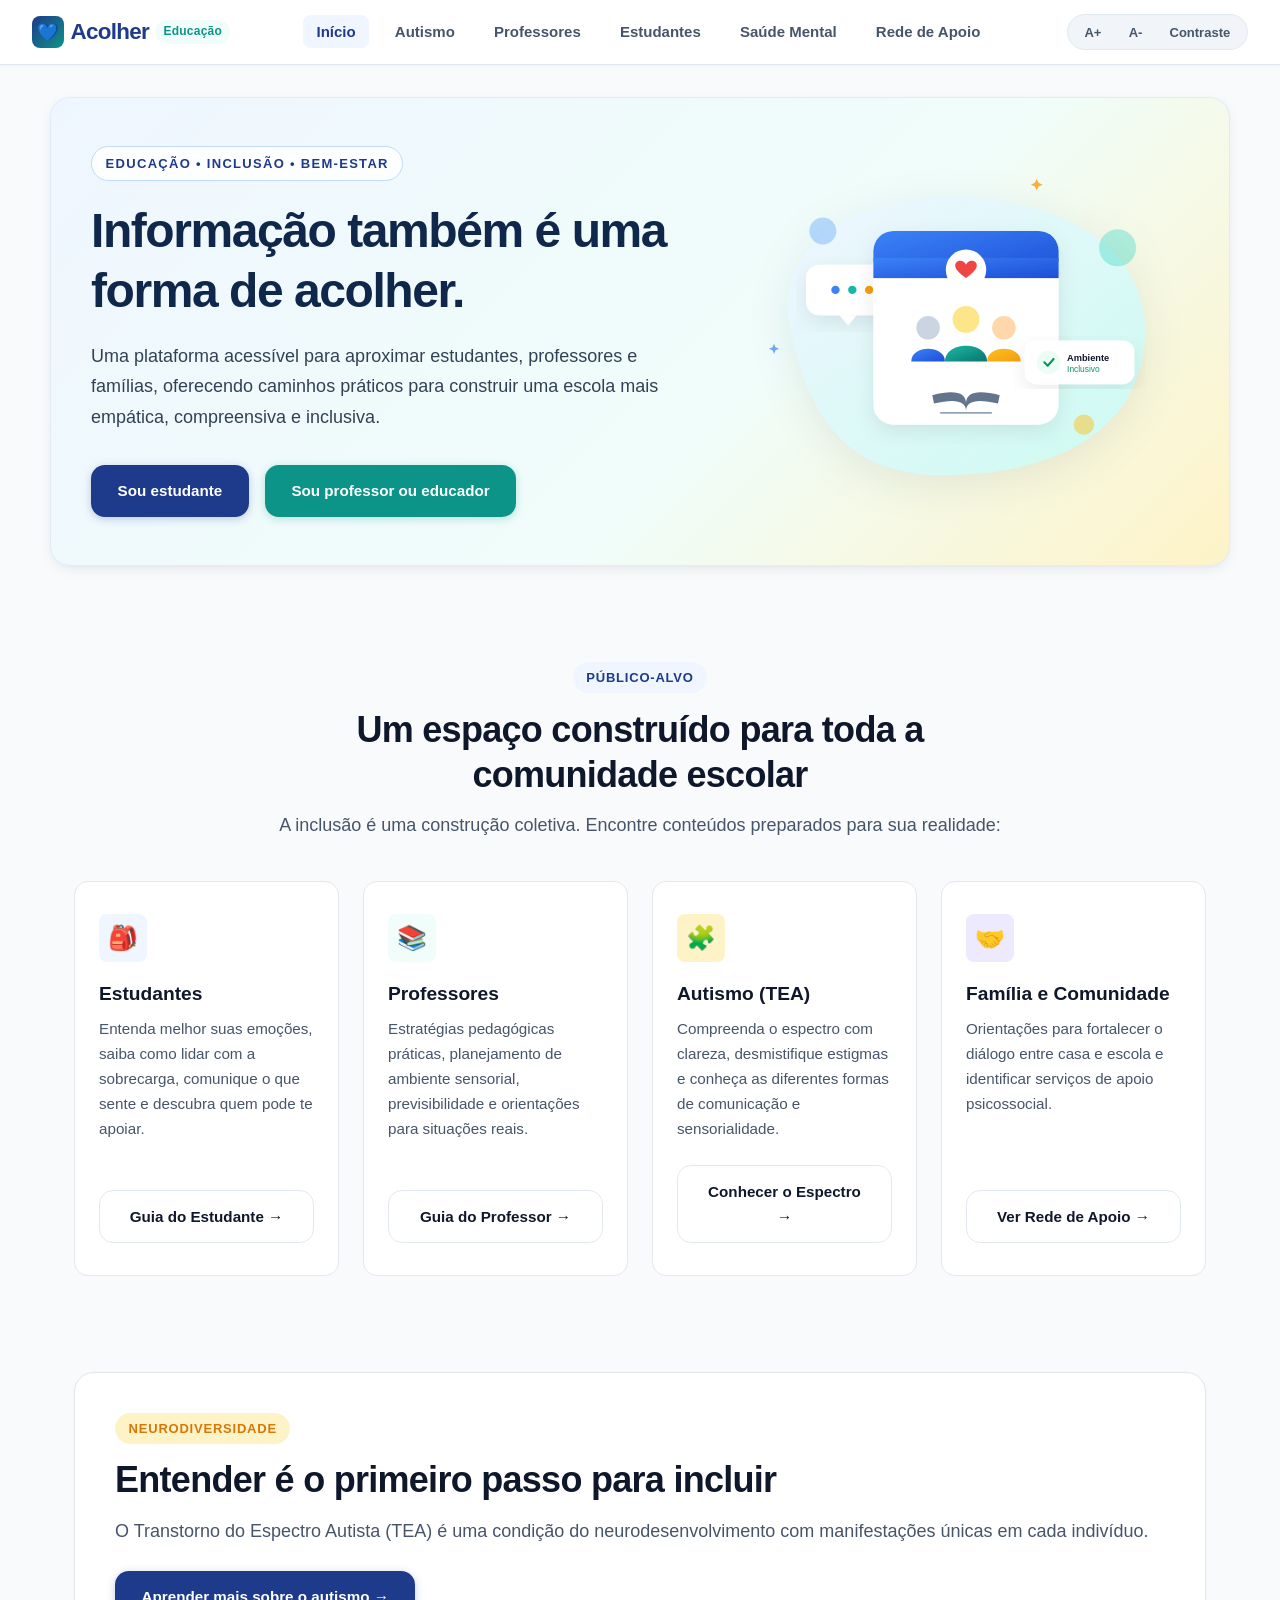
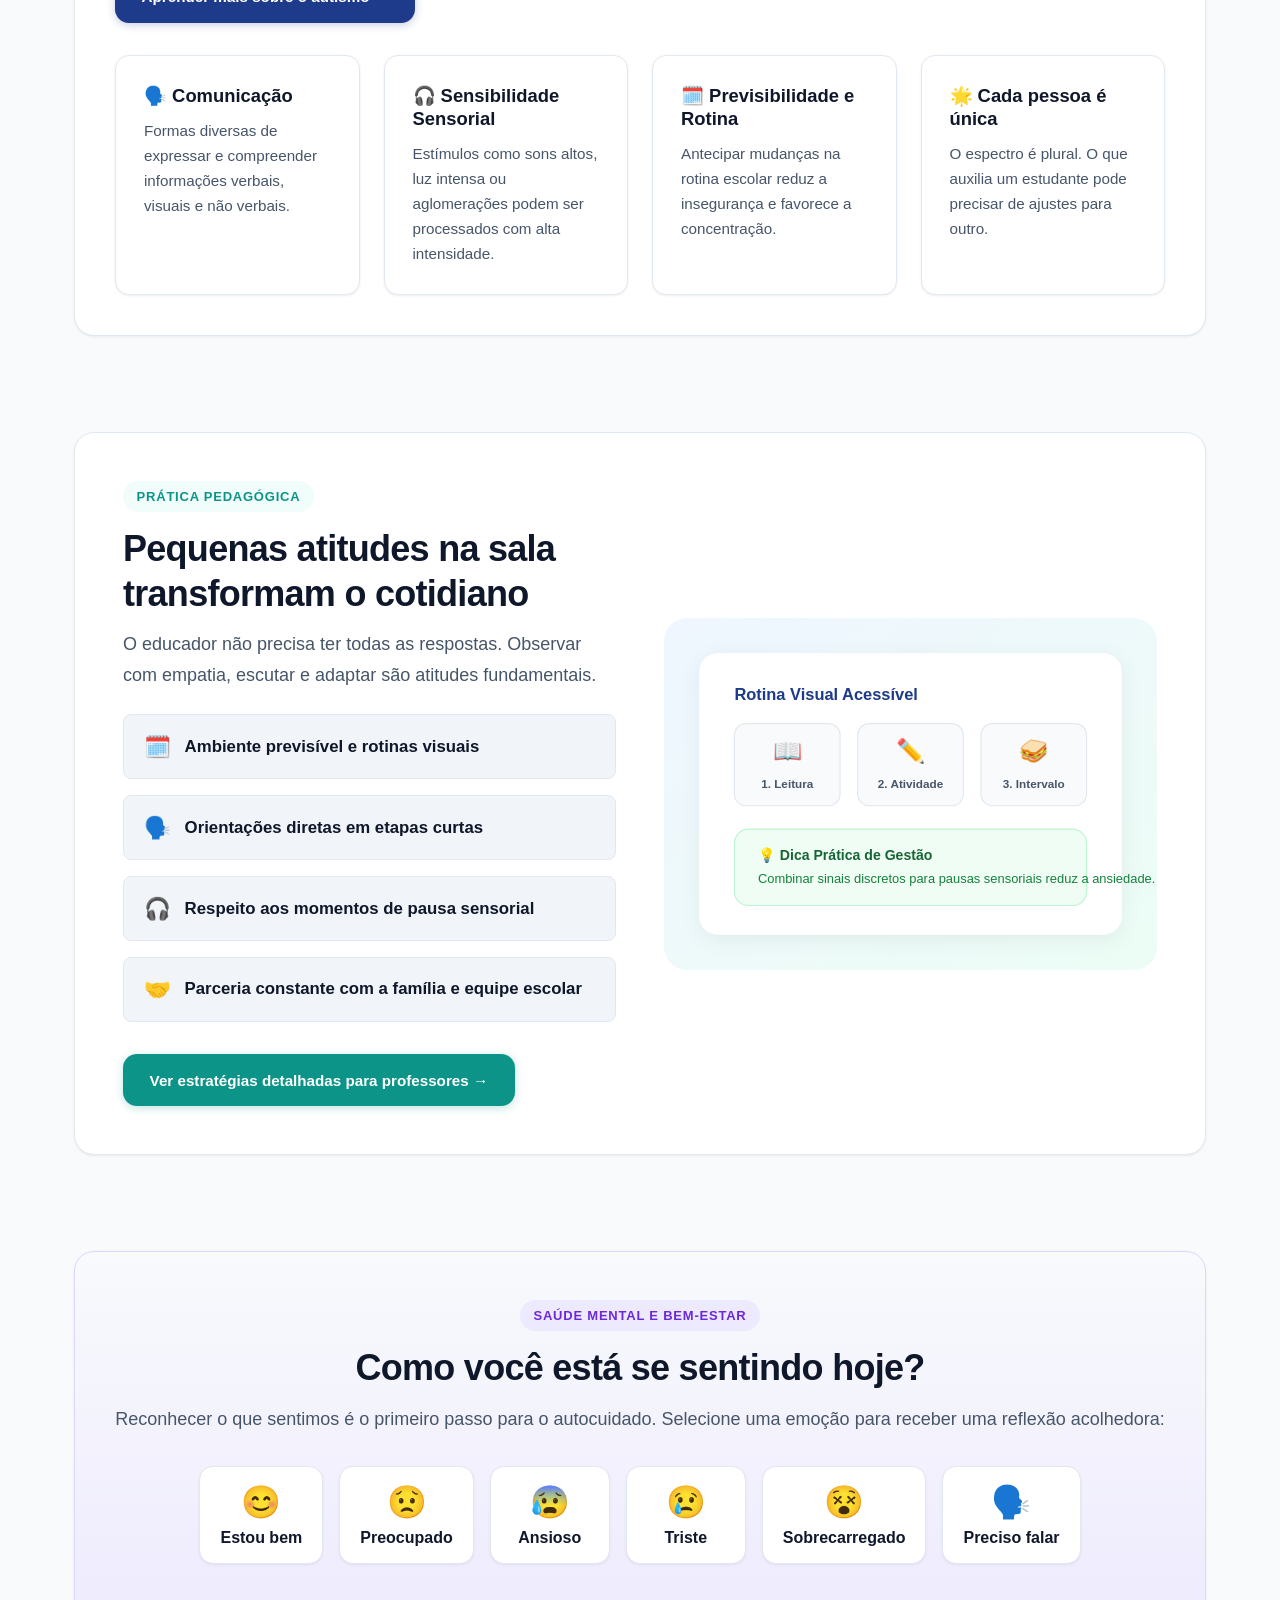
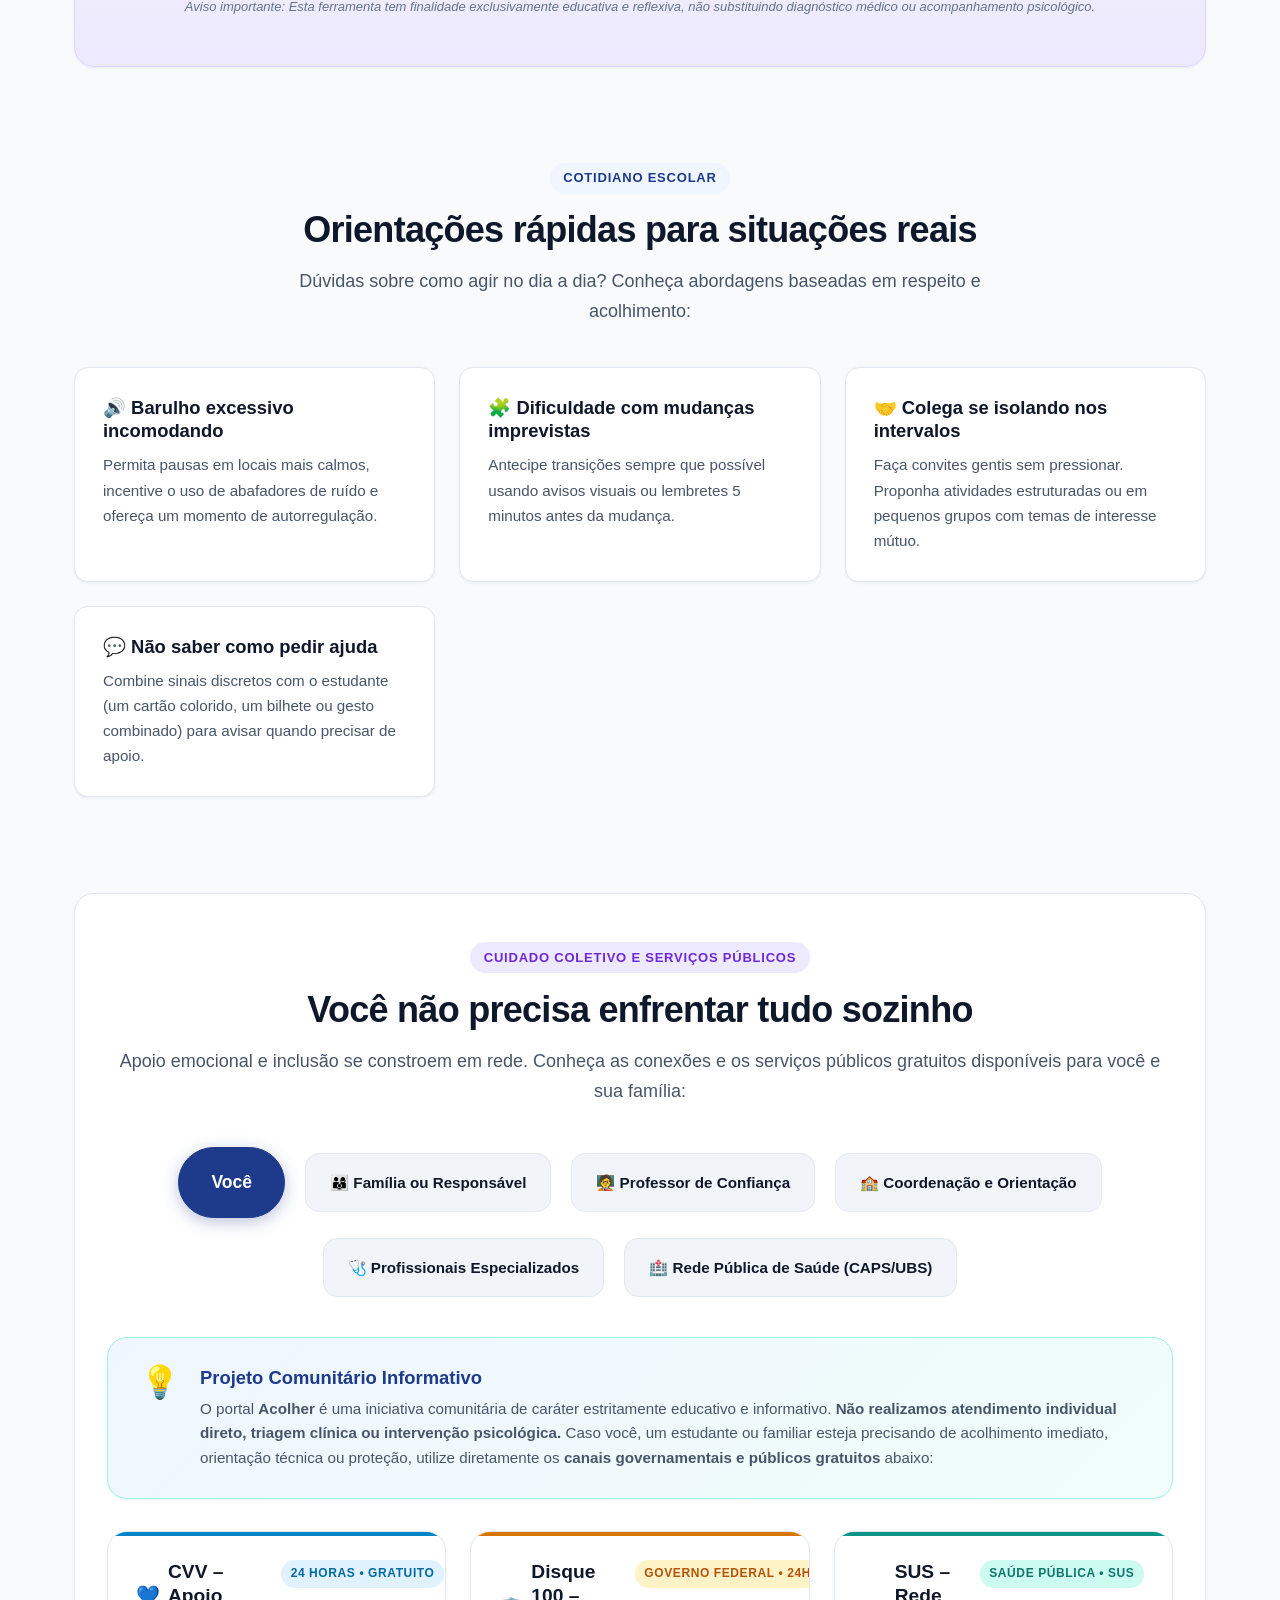
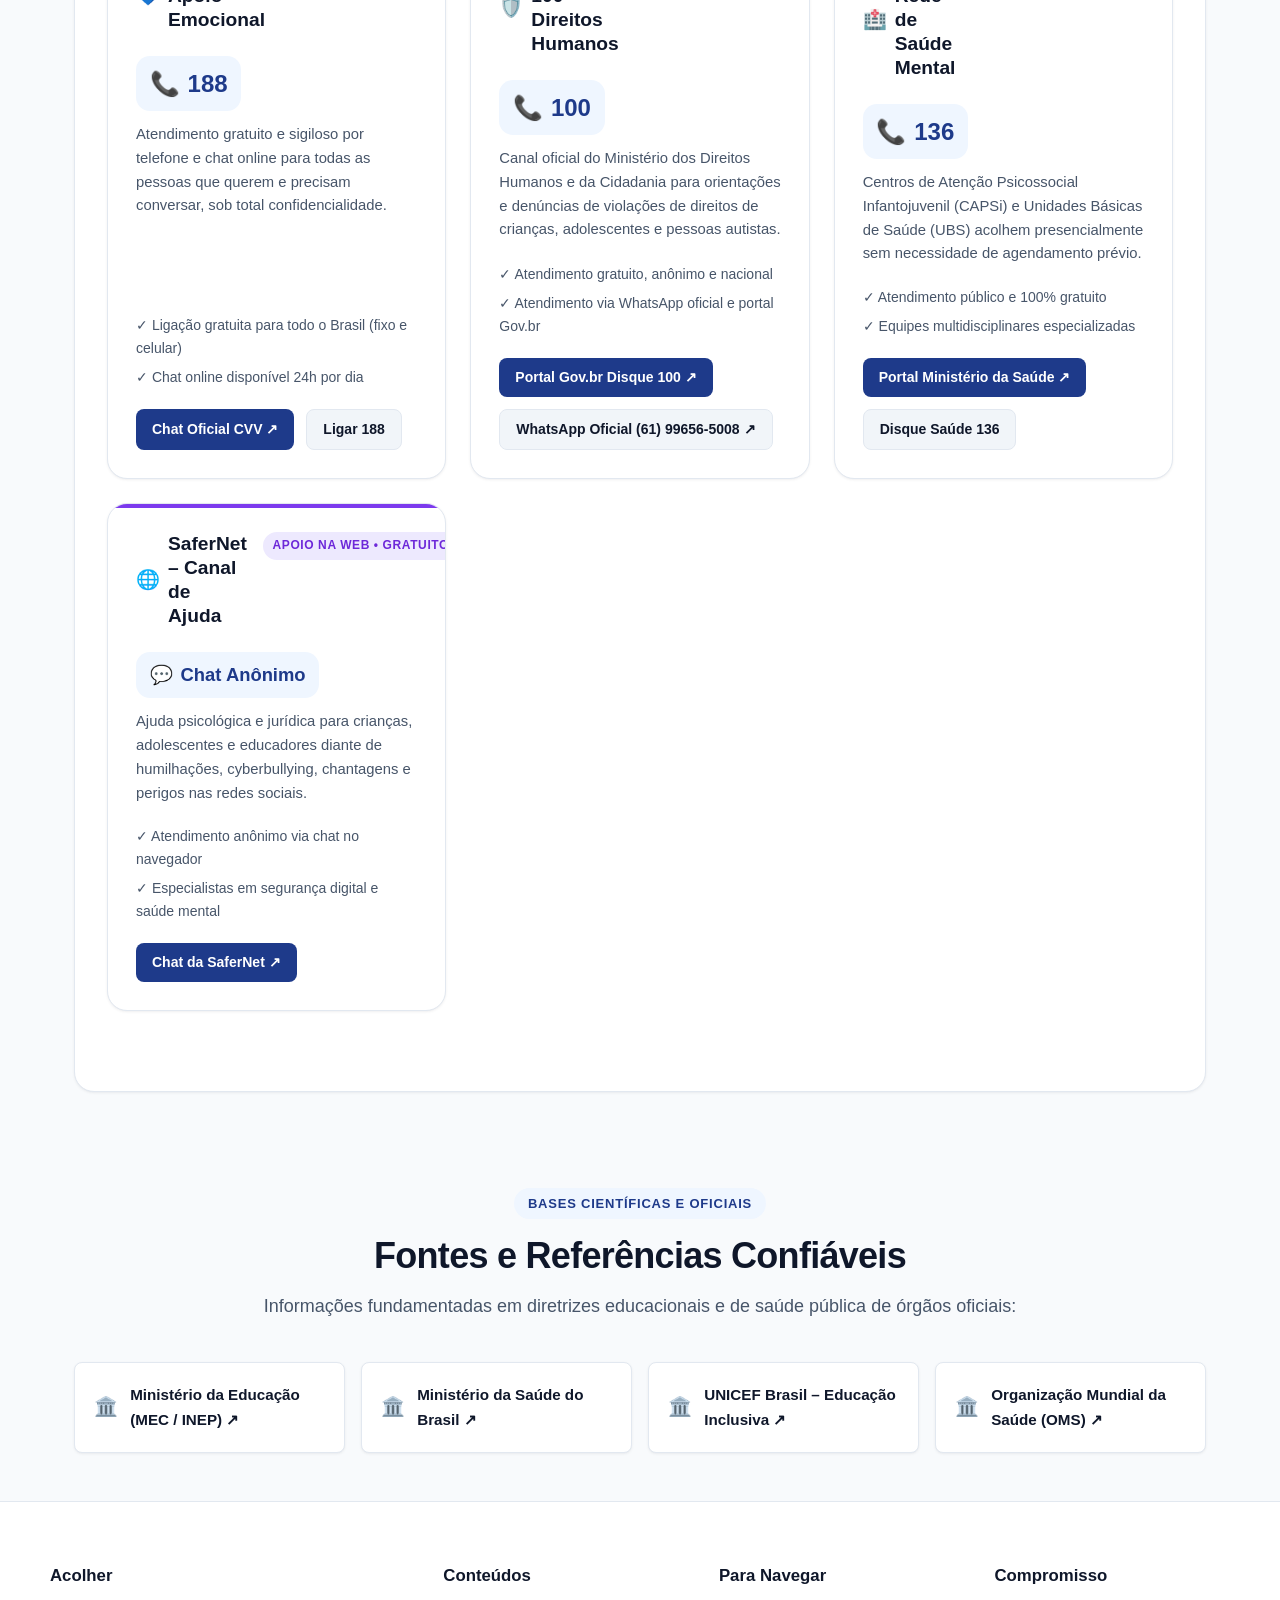
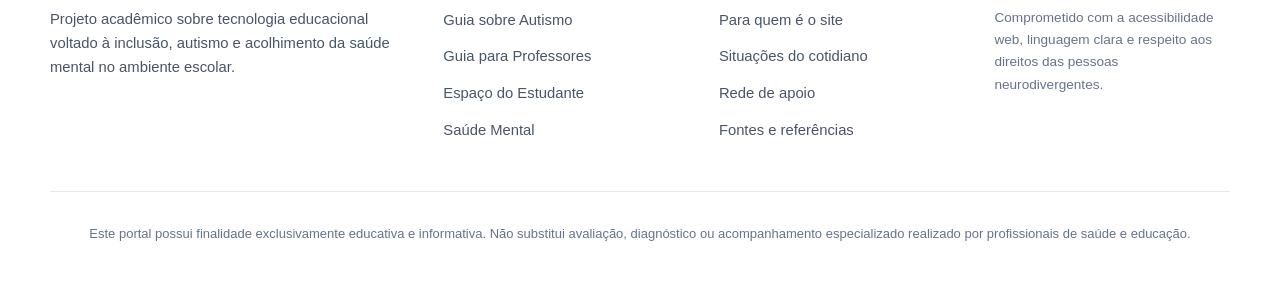
==== commit 1852519d: "feat: finalizar continuidade, corrigir links e adicionar canais oficiais de apoio governamental" ====
--- a/index.html
+++ b/index.html
@@ -245,16 +245,16 @@
       </div>
     </section>
 
-    <!-- 6. Rede de Apoio Compartilhada -->
+    <!-- 6. Rede de Apoio Compartilhada e Canais Oficiais -->
     <section class="section" id="rede-apoio">
       <div class="support-network">
-        <span class="section-badge">Cuidado Coletivo</span>
+        <span class="section-badge purple">Cuidado Coletivo e Serviços Públicos</span>
         <h2>Você não precisa enfrentar tudo sozinho</h2>
         <p class="section-description">
-          Apoio emocional e inclusão se constroem em rede. Identifique seus pontos de confiança:
-        </p>
-
-        <div class="network-graph">
+          Apoio emocional e inclusão se constroem em rede. Conheça as conexões e os serviços públicos gratuitos disponíveis para você e sua família:
+        </p>
+
+        <div class="network-graph" aria-label="Diagrama da rede de apoio comunitária">
           <div class="node central">Você</div>
           <div class="node">👨‍👩‍👦 Família ou Responsável</div>
           <div class="node">🧑‍🏫 Professor de Confiança</div>
@@ -263,27 +263,156 @@
           <div class="node">🏥 Rede Pública de Saúde (CAPS/UBS)</div>
         </div>
 
-        <p style="color:var(--text-muted); font-size:0.95rem; max-width:650px; margin:0 auto;">
-          Quando o sofrimento for intenso ou persistente, procurar a orientação pedagógica da escola ou um serviço de saúde de referência é o caminho mais seguro e responsável.
-        </p>
-      </div>
-    </section>
-
-    <!-- 7. Fontes e Referências -->
+        <!-- Aviso de Projeto Comunitário Informativo -->
+        <div class="community-disclaimer" style="text-align:left; margin-top:2.5rem;">
+          <div class="disclaimer-icon" aria-hidden="true">💡</div>
+          <div>
+            <h3>Projeto Comunitário Informativo</h3>
+            <p>
+              O portal <strong>Acolher</strong> é uma iniciativa comunitária de caráter estritamente educativo e informativo. 
+              <strong>Não realizamos atendimento individual direto, triagem clínica ou intervenção psicológica.</strong> 
+              Caso você, um estudante ou familiar esteja precisando de acolhimento imediato, orientação técnica ou proteção, utilize diretamente os <strong>canais governamentais e públicos gratuitos</strong> abaixo:
+            </p>
+          </div>
+        </div>
+
+        <!-- Canais Governamentais e Gratuitos -->
+        <div class="helpline-grid" style="text-align:left;">
+          <!-- CVV -->
+          <article class="helpline-card cvv">
+            <div class="helpline-card-header">
+              <h3><span>💙</span> CVV – Apoio Emocional</h3>
+              <span class="helpline-badge">24 Horas • Gratuito</span>
+            </div>
+            <div class="helpline-phone" aria-label="Telefone 188">
+              <span aria-hidden="true">📞</span> 188
+            </div>
+            <p class="helpline-desc">
+              Atendimento gratuito e sigiloso por telefone e chat online para todas as pessoas que querem e precisam conversar, sob total confidencialidade.
+            </p>
+            <ul class="helpline-details">
+              <li>✓ Ligação gratuita para todo o Brasil (fixo e celular)</li>
+              <li>✓ Chat online disponível 24h por dia</li>
+            </ul>
+            <div class="helpline-actions">
+              <a href="https://cvv.org.br/chat/" target="_blank" rel="noopener noreferrer" class="btn-helpline-primary">
+                Chat Oficial CVV ↗
+              </a>
+              <a href="tel:188" class="btn-helpline-secondary">
+                Ligar 188
+              </a>
+            </div>
+          </article>
+
+          <!-- Disque 100 -->
+          <article class="helpline-card disque100">
+            <div class="helpline-card-header">
+              <h3><span>🛡️</span> Disque 100 – Direitos Humanos</h3>
+              <span class="helpline-badge">Governo Federal • 24h</span>
+            </div>
+            <div class="helpline-phone" aria-label="Telefone 100">
+              <span aria-hidden="true">📞</span> 100
+            </div>
+            <p class="helpline-desc">
+              Canal oficial do Ministério dos Direitos Humanos e da Cidadania para orientações e denúncias de violações de direitos de crianças, adolescentes e pessoas autistas.
+            </p>
+            <ul class="helpline-details">
+              <li>✓ Atendimento gratuito, anônimo e nacional</li>
+              <li>✓ Atendimento via WhatsApp oficial e portal Gov.br</li>
+            </ul>
+            <div class="helpline-actions">
+              <a href="https://www.gov.br/mdh/pt-br/canais_atendimento/ouvidoria/disque-100" target="_blank" rel="noopener noreferrer" class="btn-helpline-primary">
+                Portal Gov.br Disque 100 ↗
+              </a>
+              <a href="https://wa.me/5561996565008" target="_blank" rel="noopener noreferrer" class="btn-helpline-secondary">
+                WhatsApp Oficial (61) 99656-5008 ↗
+              </a>
+            </div>
+          </article>
+
+          <!-- SUS CAPS e UBS -->
+          <article class="helpline-card sus">
+            <div class="helpline-card-header">
+              <h3><span>🏥</span> SUS – Rede de Saúde Mental</h3>
+              <span class="helpline-badge">Saúde Pública • SUS</span>
+            </div>
+            <div class="helpline-phone" aria-label="Disque Saúde 136">
+              <span aria-hidden="true">📞</span> 136
+            </div>
+            <p class="helpline-desc">
+              Centros de Atenção Psicossocial Infantojuvenil (CAPSi) e Unidades Básicas de Saúde (UBS) acolhem presencialmente sem necessidade de agendamento prévio.
+            </p>
+            <ul class="helpline-details">
+              <li>✓ Atendimento público e 100% gratuito</li>
+              <li>✓ Equipes multidisciplinares especializadas</li>
+            </ul>
+            <div class="helpline-actions">
+              <a href="https://www.gov.br/saude/pt-br" target="_blank" rel="noopener noreferrer" class="btn-helpline-primary">
+                Portal Ministério da Saúde ↗
+              </a>
+              <a href="tel:136" class="btn-helpline-secondary">
+                Disque Saúde 136
+              </a>
+            </div>
+          </article>
+
+          <!-- SaferNet -->
+          <article class="helpline-card safernet">
+            <div class="helpline-card-header">
+              <h3><span>🌐</span> SaferNet – Canal de Ajuda</h3>
+              <span class="helpline-badge">Apoio na Web • Gratuito</span>
+            </div>
+            <div class="helpline-phone" style="font-size:1.15rem;">
+              <span aria-hidden="true">💬</span> Chat Anônimo
+            </div>
+            <p class="helpline-desc">
+              Ajuda psicológica e jurídica para crianças, adolescentes e educadores diante de humilhações, cyberbullying, chantagens e perigos nas redes sociais.
+            </p>
+            <ul class="helpline-details">
+              <li>✓ Atendimento anônimo via chat no navegador</li>
+              <li>✓ Especialistas em segurança digital e saúde mental</li>
+            </ul>
+            <div class="helpline-actions">
+              <a href="https://new.safernet.org.br/helpline" target="_blank" rel="noopener noreferrer" class="btn-helpline-primary">
+                Chat da SaferNet ↗
+              </a>
+            </div>
+          </article>
+        </div>
+      </div>
+    </section>
+
+    <!-- 7. Fontes e Referências Oficiais -->
     <section class="section" id="fontes">
       <div class="section-header">
         <span class="section-badge">Bases Científicas e Oficiais</span>
         <h2>Fontes e Referências Confiáveis</h2>
         <p class="section-description">
-          Informações fundamentadas em diretrizes educacionais e de saúde pública:
+          Informações fundamentadas em diretrizes educacionais e de saúde pública de órgãos oficiais:
         </p>
       </div>
 
       <ul class="sources-list">
-        <li>Ministério da Educação (MEC / INEP)</li>
-        <li>Ministério da Saúde do Brasil</li>
-        <li>UNICEF Brasil – Educação Inclusiva</li>
-        <li>Organização Mundial da Saúde (OMS)</li>
+        <li>
+          <a href="https://www.gov.br/mec/pt-br" target="_blank" rel="noopener noreferrer" style="color:inherit; display:flex; align-items:center; gap:0.5rem; width:100%;">
+            Ministério da Educação (MEC / INEP) ↗
+          </a>
+        </li>
+        <li>
+          <a href="https://www.gov.br/saude/pt-br" target="_blank" rel="noopener noreferrer" style="color:inherit; display:flex; align-items:center; gap:0.5rem; width:100%;">
+            Ministério da Saúde do Brasil ↗
+          </a>
+        </li>
+        <li>
+          <a href="https://www.unicef.org/brazil/" target="_blank" rel="noopener noreferrer" style="color:inherit; display:flex; align-items:center; gap:0.5rem; width:100%;">
+            UNICEF Brasil – Educação Inclusiva ↗
+          </a>
+        </li>
+        <li>
+          <a href="https://www.who.int/pt" target="_blank" rel="noopener noreferrer" style="color:inherit; display:flex; align-items:center; gap:0.5rem; width:100%;">
+            Organização Mundial da Saúde (OMS) ↗
+          </a>
+        </li>
       </ul>
     </section>
   </main>
--- a/assets/css/design.css
+++ b/assets/css/design.css
@@ -87,7 +87,10 @@
 body.high-contrast .dimension,
 body.high-contrast .info-box,
 body.high-contrast .situation-card,
-body.high-contrast .emotion-card {
+body.high-contrast .emotion-card,
+body.high-contrast .helpline-card,
+body.high-contrast .community-disclaimer,
+body.high-contrast .peer-card {
   border: 2px solid #000000 !important;
   background: #ffffff !important;
   color: #000000 !important;
@@ -1229,6 +1232,281 @@
   font-size: 0.8125rem;
   color: var(--text-light);
   line-height: 1.6;
+}
+
+/* --------------------------------------------------------------------------
+   Community Project & Official Helplines / Support
+   -------------------------------------------------------------------------- */
+.community-disclaimer {
+  background: linear-gradient(135deg, #eff6ff 0%, #f0fdfa 100%);
+  border: 1.5px solid var(--secondary-border);
+  border-radius: var(--radius-lg);
+  padding: 1.75rem 2rem;
+  margin: 2rem 0;
+  display: flex;
+  gap: 1.25rem;
+  align-items: flex-start;
+  box-shadow: var(--shadow-sm);
+}
+
+.community-disclaimer .disclaimer-icon {
+  font-size: 2rem;
+  line-height: 1;
+  flex-shrink: 0;
+}
+
+.community-disclaimer h3 {
+  font-size: 1.15rem;
+  color: var(--primary);
+  margin-bottom: 0.5rem;
+}
+
+.community-disclaimer p {
+  color: var(--text-muted);
+  font-size: 0.95rem;
+  line-height: 1.6;
+}
+
+.helpline-grid {
+  display: grid;
+  grid-template-columns: repeat(auto-fit, minmax(280px, 1fr));
+  gap: 1.5rem;
+  margin: 2rem 0;
+}
+
+.helpline-card {
+  background: var(--surface);
+  border: 1.5px solid var(--border);
+  border-radius: var(--radius-lg);
+  padding: 1.75rem;
+  display: flex;
+  flex-direction: column;
+  transition: all var(--transition-normal);
+  box-shadow: var(--shadow-sm);
+  position: relative;
+  overflow: hidden;
+}
+
+.helpline-card::before {
+  content: '';
+  position: absolute;
+  top: 0;
+  left: 0;
+  right: 0;
+  height: 4px;
+  background: var(--border);
+  transition: background var(--transition-fast);
+}
+
+.helpline-card.cvv::before { background: #0284c7; }
+.helpline-card.disque100::before { background: #d97706; }
+.helpline-card.sus::before { background: #0d9488; }
+.helpline-card.safernet::before { background: #7c3aed; }
+
+.helpline-card:hover {
+  transform: translateY(-4px);
+  border-color: var(--primary-border);
+  box-shadow: var(--shadow-md);
+}
+
+.helpline-card-header {
+  display: flex;
+  justify-content: space-between;
+  align-items: flex-start;
+  gap: 1rem;
+  margin-bottom: 0.75rem;
+}
+
+.helpline-card-header h3 {
+  font-size: 1.2rem;
+  color: var(--text-main);
+  display: flex;
+  align-items: center;
+  gap: 0.5rem;
+}
+
+.helpline-badge {
+  font-size: 0.75rem;
+  font-weight: 700;
+  text-transform: uppercase;
+  letter-spacing: 0.05em;
+  padding: 0.25rem 0.6rem;
+  border-radius: var(--radius-full);
+  background: var(--surface-alt);
+  color: var(--text-muted);
+  white-space: nowrap;
+}
+
+.helpline-card.cvv .helpline-badge { background: #e0f2fe; color: #0369a1; }
+.helpline-card.disque100 .helpline-badge { background: #fef3c7; color: #b45309; }
+.helpline-card.sus .helpline-badge { background: #ccfbf1; color: #0f766e; }
+.helpline-card.safernet .helpline-badge { background: #ede9fe; color: #6d28d9; }
+
+.helpline-phone {
+  display: inline-flex;
+  align-items: center;
+  gap: 0.5rem;
+  font-size: 1.5rem;
+  font-weight: 800;
+  color: var(--primary);
+  margin: 0.75rem 0;
+  padding: 0.5rem 0.85rem;
+  background: var(--primary-light);
+  border-radius: var(--radius-md);
+  width: fit-content;
+}
+
+.helpline-desc {
+  color: var(--text-muted);
+  font-size: 0.925rem;
+  line-height: 1.6;
+  margin-bottom: 1.25rem;
+  flex-grow: 1;
+}
+
+.helpline-details {
+  list-style: none;
+  font-size: 0.875rem;
+  color: var(--text-muted);
+  margin-bottom: 1.25rem;
+  padding-left: 0;
+  display: flex;
+  flex-direction: column;
+  gap: 0.35rem;
+}
+
+.helpline-details li {
+  display: flex;
+  align-items: center;
+  gap: 0.5rem;
+}
+
+.helpline-actions {
+  display: flex;
+  flex-wrap: wrap;
+  gap: 0.75rem;
+  margin-top: auto;
+}
+
+.helpline-actions a {
+  display: inline-flex;
+  align-items: center;
+  gap: 0.4rem;
+  font-size: 0.875rem;
+  font-weight: 600;
+  padding: 0.5rem 1rem;
+  border-radius: var(--radius-sm);
+  transition: all var(--transition-fast);
+}
+
+.btn-helpline-primary {
+  background: var(--primary);
+  color: #ffffff !important;
+}
+
+.btn-helpline-primary:hover {
+  background: var(--primary-hover);
+  color: #ffffff !important;
+}
+
+.btn-helpline-secondary {
+  background: var(--surface-alt);
+  color: var(--text-main) !important;
+  border: 1px solid var(--border);
+}
+
+.btn-helpline-secondary:hover {
+  background: var(--primary-light);
+  border-color: var(--primary-border);
+  color: var(--primary) !important;
+}
+
+/* Peer Support Cards ("Ajudar Alguém") */
+.peer-support-grid {
+  display: grid;
+  grid-template-columns: repeat(auto-fit, minmax(260px, 1fr));
+  gap: 1.25rem;
+  margin: 1.75rem 0;
+}
+
+.peer-card {
+  background: var(--surface);
+  border: 1px solid var(--border);
+  border-radius: var(--radius-md);
+  padding: 1.5rem;
+  box-shadow: var(--shadow-sm);
+  transition: all var(--transition-normal);
+}
+
+.peer-card:hover {
+  transform: translateY(-3px);
+  border-color: var(--secondary-border);
+  box-shadow: var(--shadow-md);
+}
+
+.peer-card .peer-icon {
+  font-size: 1.75rem;
+  margin-bottom: 0.75rem;
+  display: block;
+}
+
+.peer-card h4 {
+  font-size: 1.05rem;
+  color: var(--text-main);
+  margin-bottom: 0.5rem;
+}
+
+.peer-card p {
+  font-size: 0.9rem;
+  color: var(--text-muted);
+  line-height: 1.55;
+}
+
+/* Situation card active state */
+.situation-card.active {
+  background: var(--primary);
+  color: #ffffff;
+  border-color: var(--primary);
+  box-shadow: 0 4px 12px rgba(30, 58, 138, 0.25);
+}
+
+/* Interactive Checklist styles */
+.checklist.interactive-checklist {
+  list-style: none;
+  padding: 0;
+}
+
+.checklist.interactive-checklist li {
+  background: var(--surface);
+  border: 1px solid var(--border);
+  border-radius: var(--radius-sm);
+  padding: 0.85rem 1.25rem;
+  margin-bottom: 0.65rem;
+  display: flex;
+  align-items: center;
+  gap: 0.85rem;
+  font-size: 0.95rem;
+  transition: all var(--transition-fast);
+  cursor: pointer;
+}
+
+.checklist.interactive-checklist li:hover {
+  background: var(--surface-alt);
+  border-color: var(--primary-border);
+}
+
+.checklist.interactive-checklist input[type="checkbox"] {
+  width: 1.25rem;
+  height: 1.25rem;
+  accent-color: var(--primary);
+  cursor: pointer;
+}
+
+.checklist.interactive-checklist li.checked {
+  background: #f0fdf4;
+  border-color: #86efac;
+  color: #166534;
+  text-decoration: line-through;
 }
 
 /* --------------------------------------------------------------------------
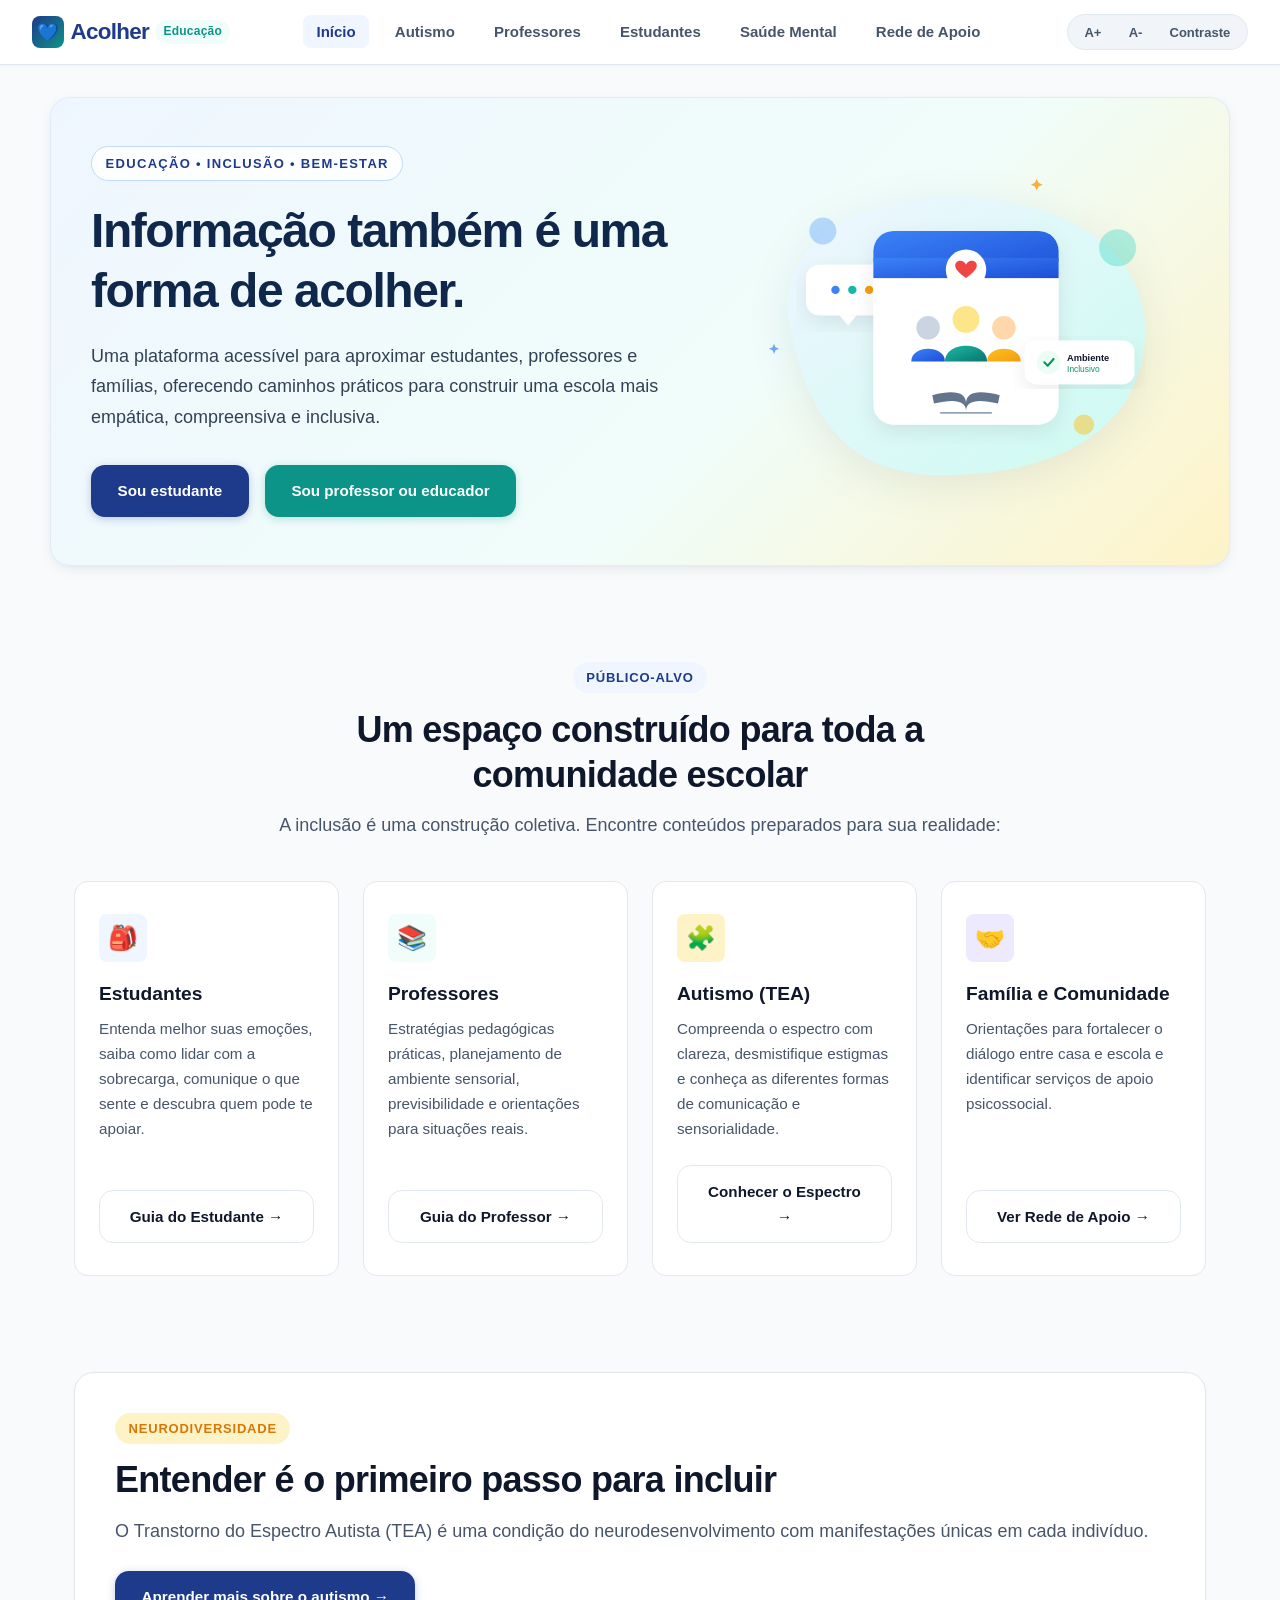
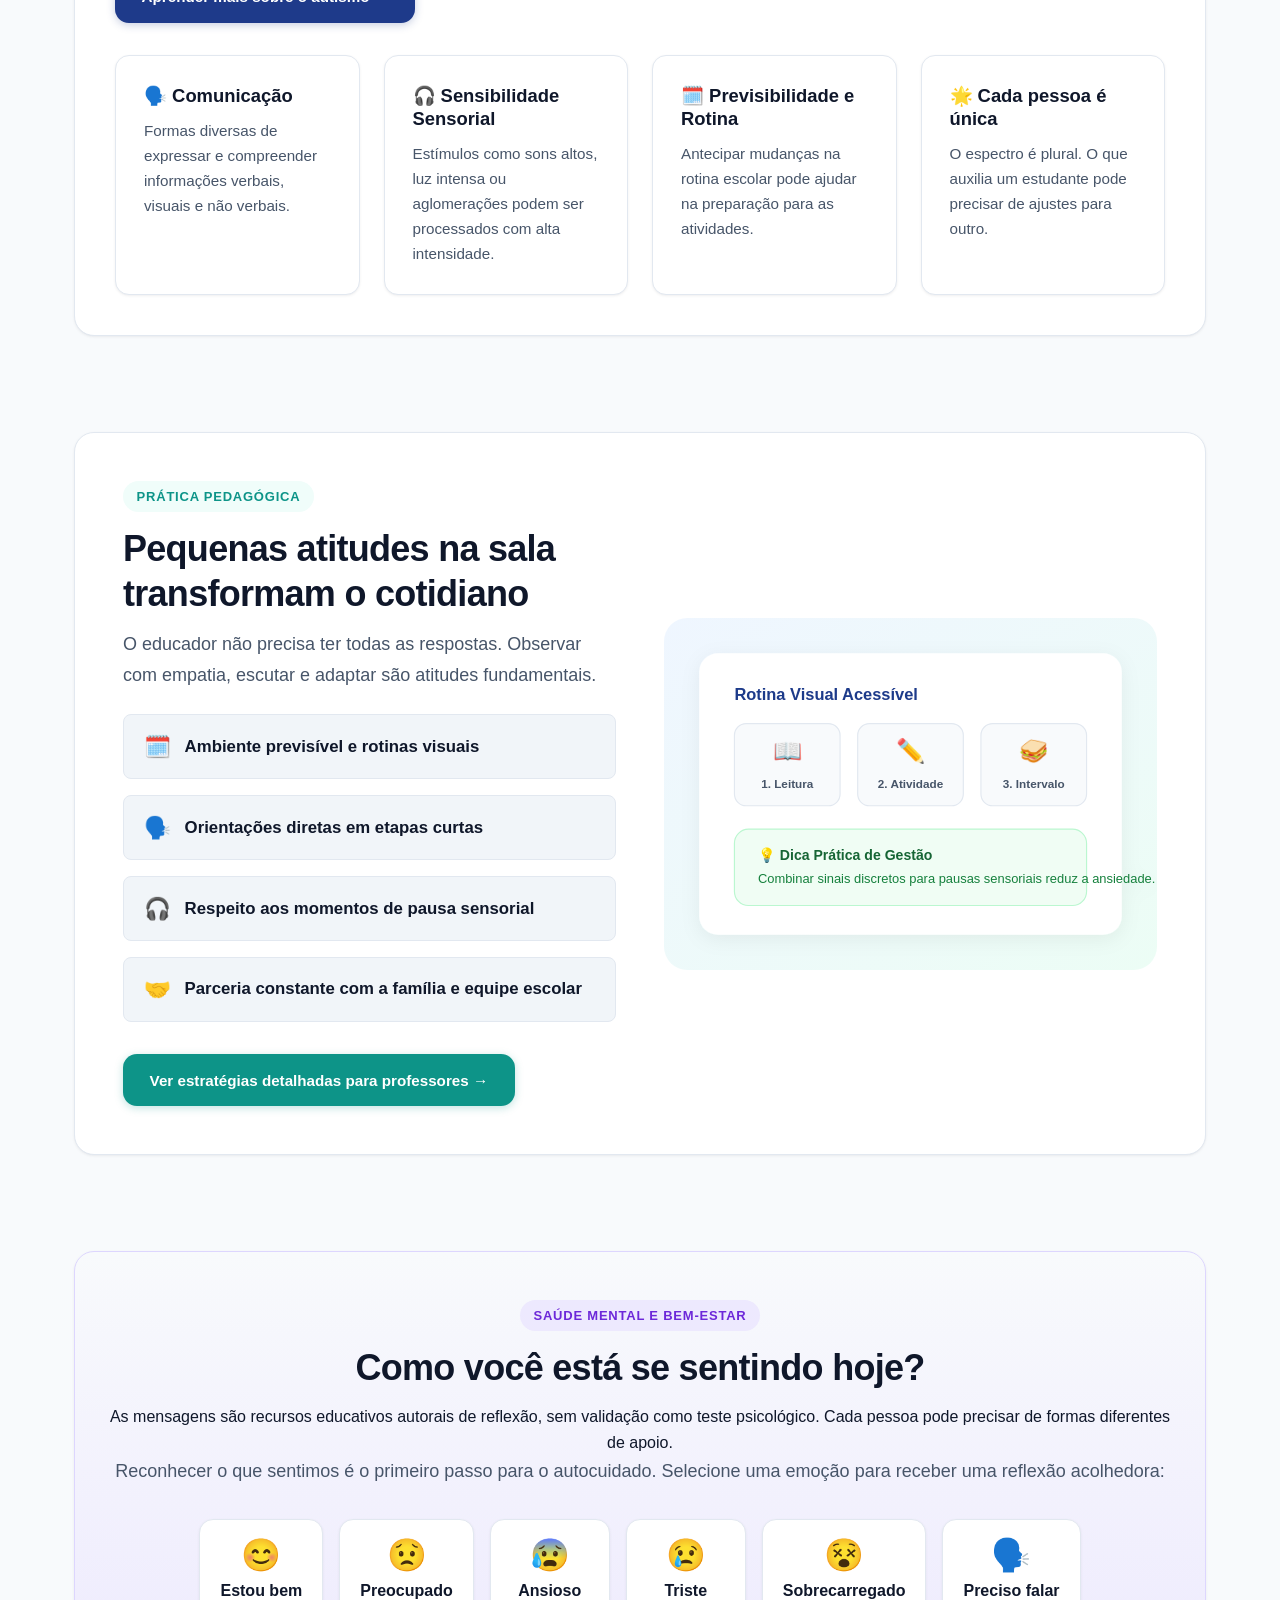
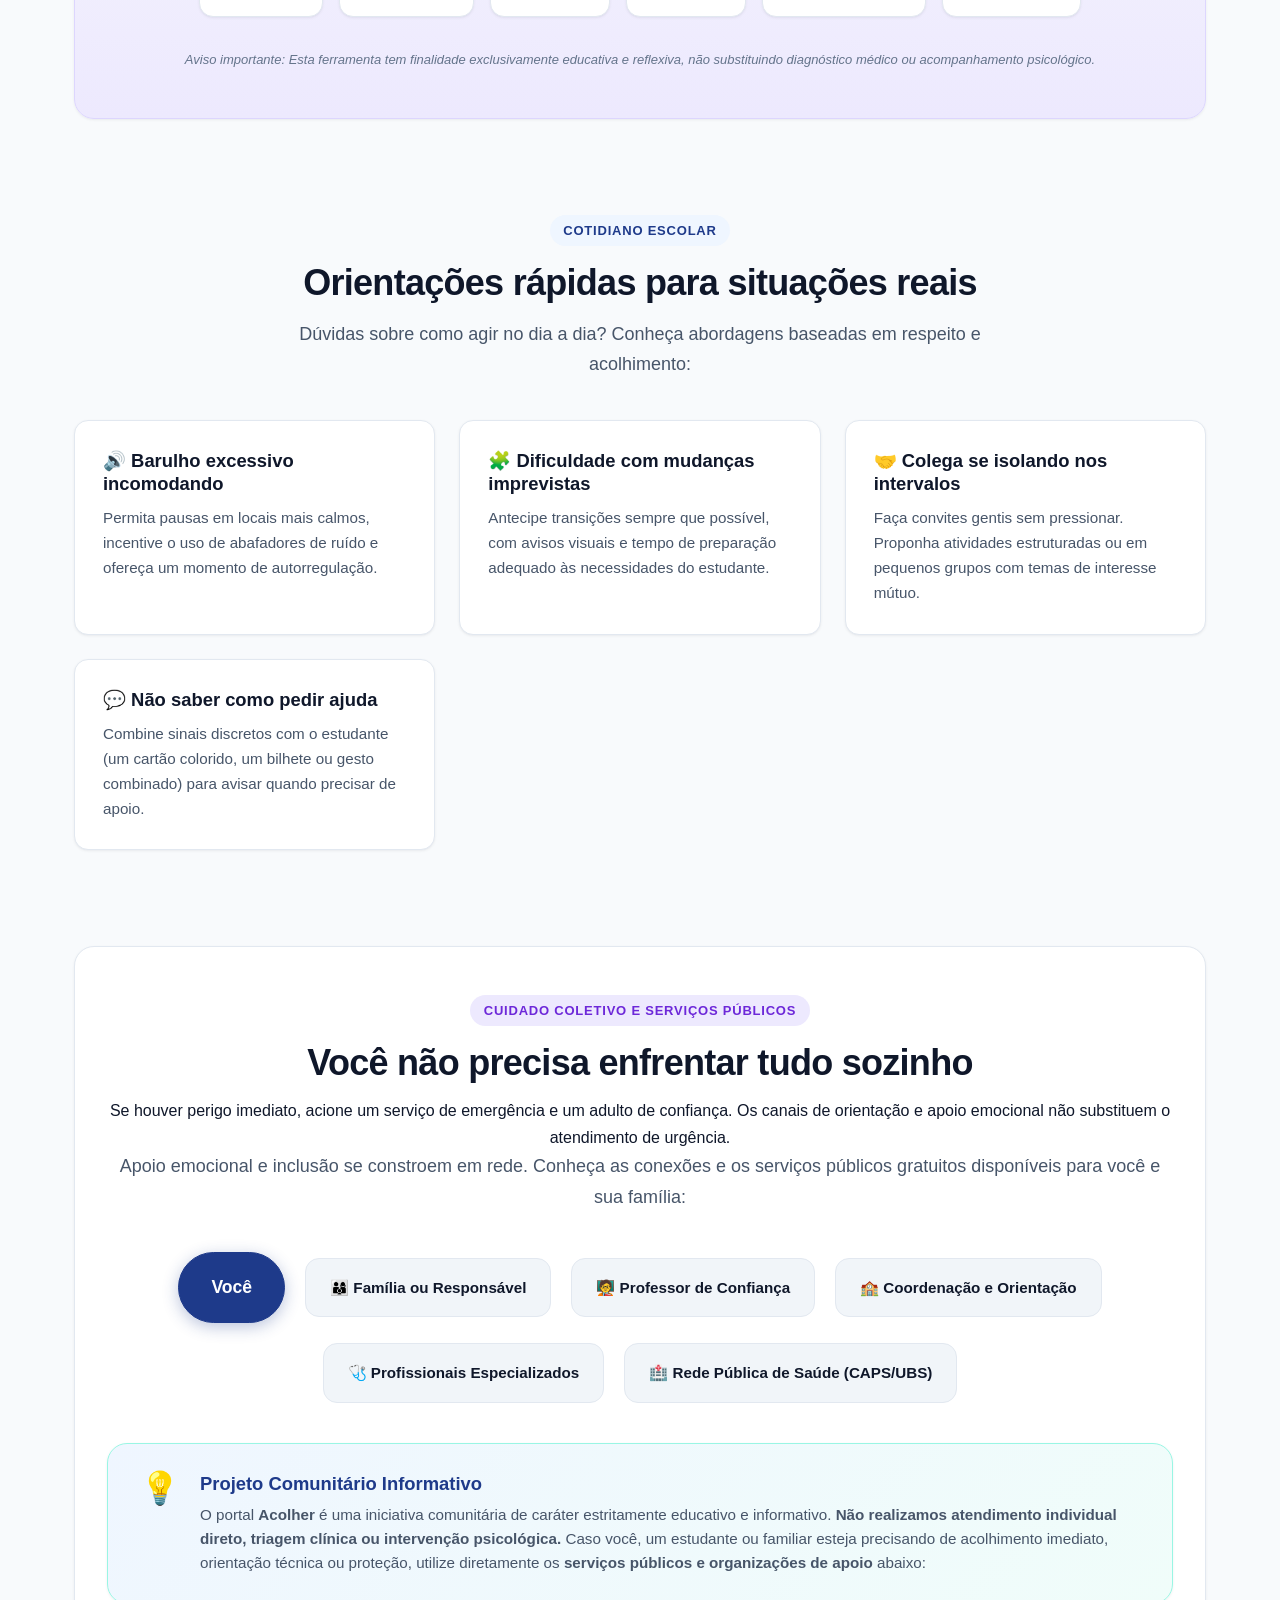
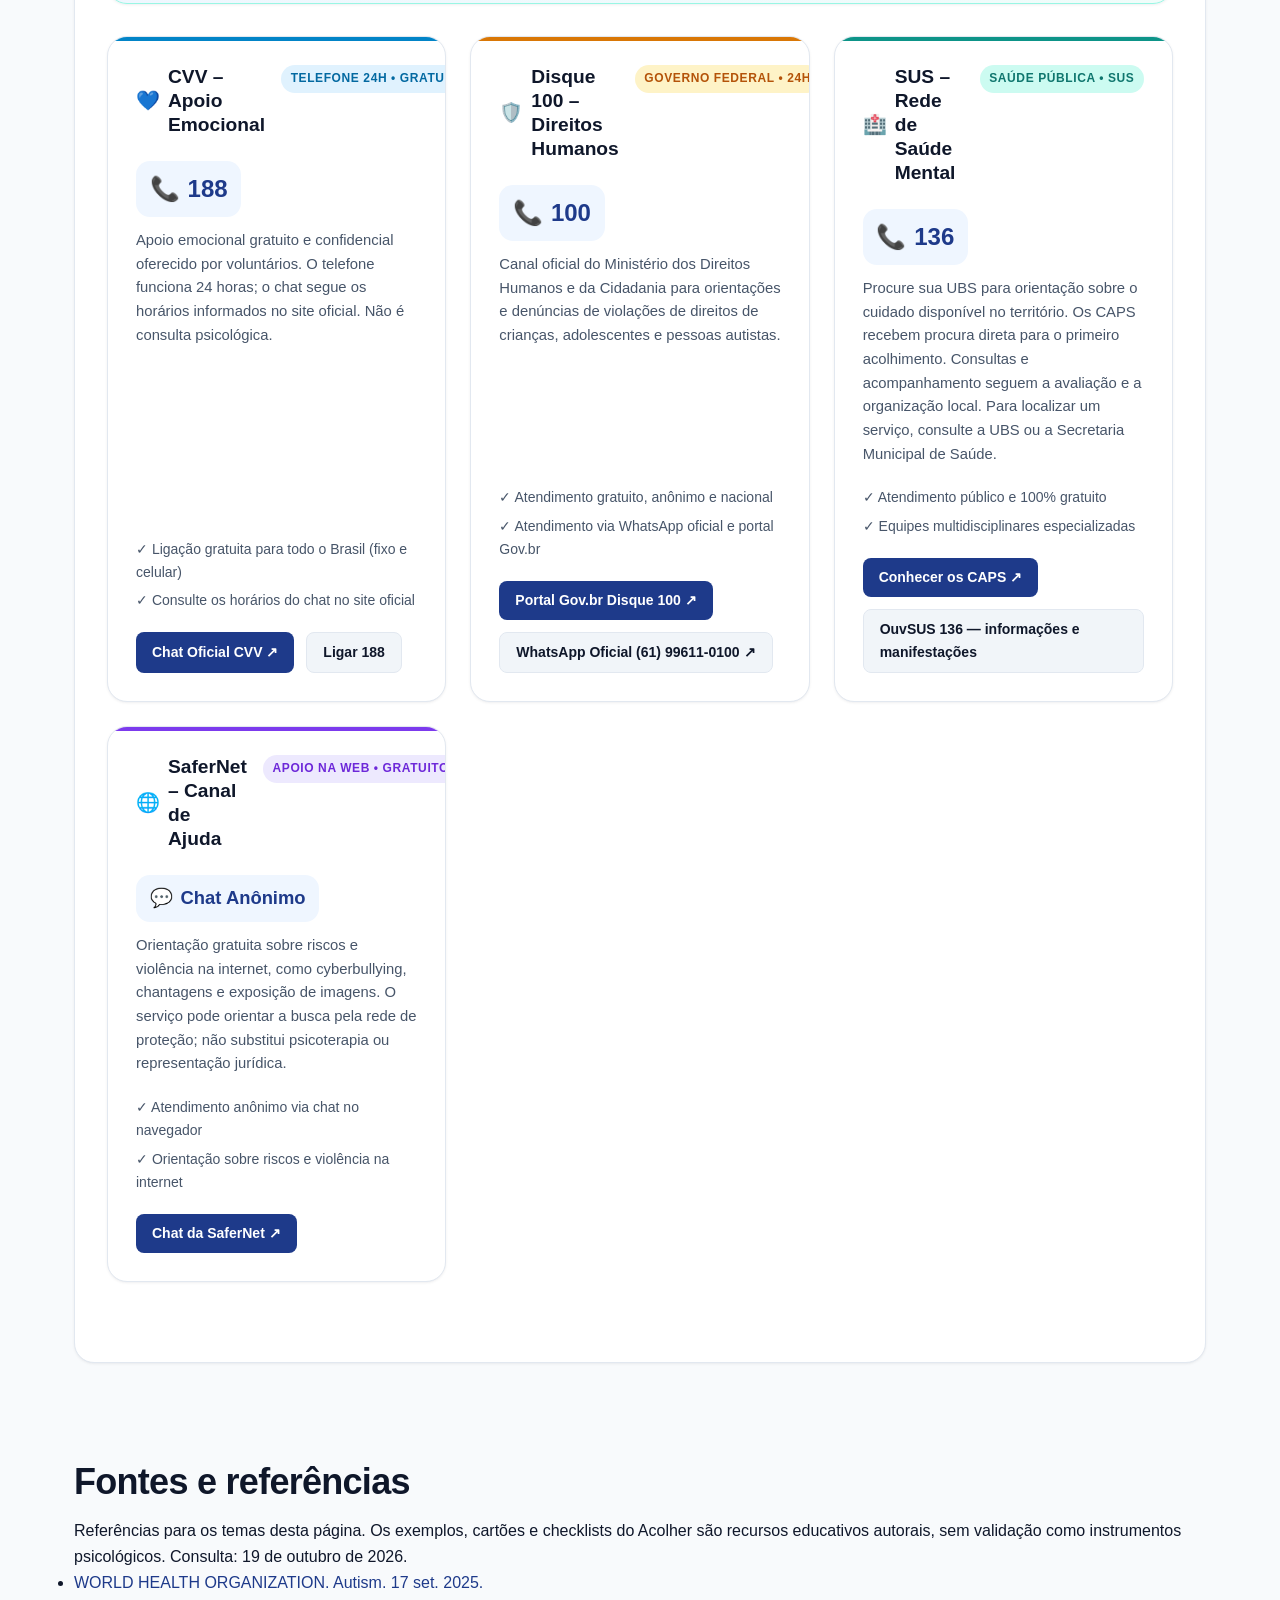
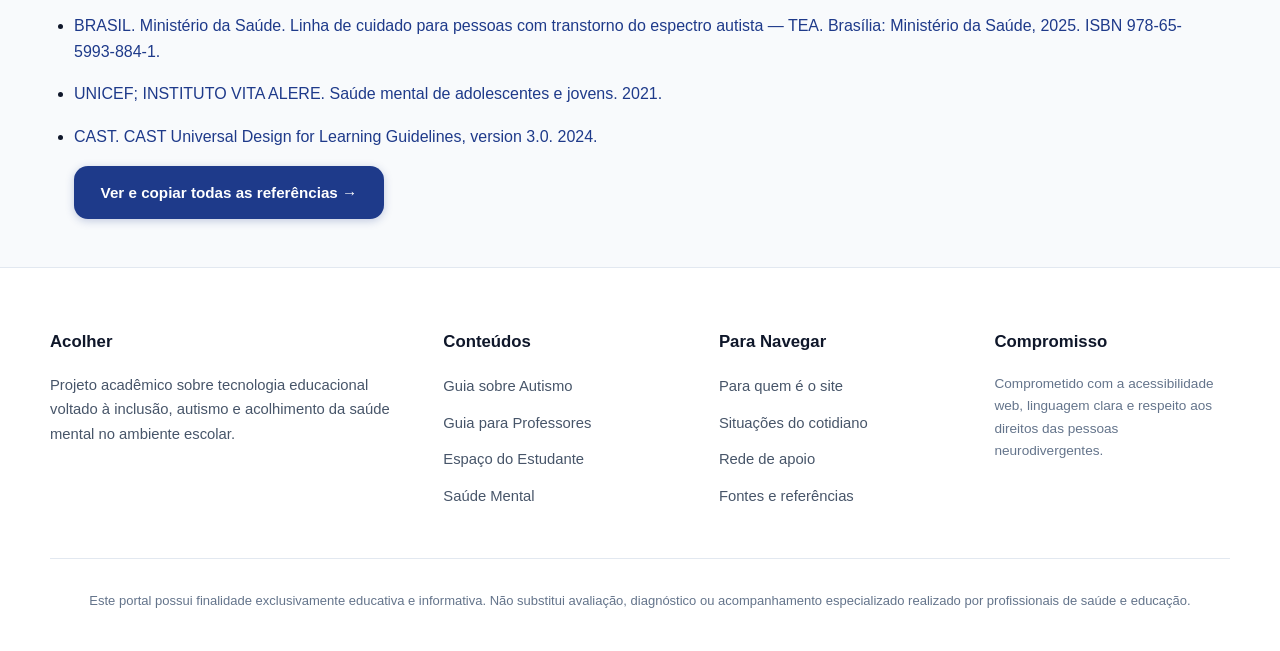
==== commit f8310bca: "fix: references" ====
--- a/index.html
+++ b/index.html
@@ -10,6 +10,11 @@
   <meta http-equiv="X-Content-Type-Options" content="nosniff" />
   <meta http-equiv="Referrer-Policy" content="strict-origin-when-cross-origin" />
   <link rel="stylesheet" href="assets/css/design.css" />
+  <link rel="icon" type="image/svg+xml" href="assets/img/favicon.svg" />
+  <link rel="icon" type="image/png" sizes="32x32" href="assets/img/favicon-32x32.png" />
+  <link rel="icon" type="image/png" sizes="16x16" href="assets/img/favicon-16x16.png" />
+  <link rel="apple-touch-icon" sizes="180x180" href="assets/img/apple-touch-icon.png" />
+  <link rel="shortcut icon" href="favicon.ico" />
   <link rel="preconnect" href="https://fonts.googleapis.com" />
   <link rel="preconnect" href="https://fonts.gstatic.com" crossorigin />
   <link href="https://fonts.googleapis.com/css2?family=Inter:wght@400;500;600;700;800&display=swap" rel="stylesheet" />
@@ -19,7 +24,7 @@
   <!-- Header Principal com Navegação e Acessibilidade -->
   <header class="site-header" role="banner">
     <div class="logo-wrapper">
-      <a href="index.html" class="logo" aria-label="Acolher - Página inicial">
+      <a href="./" class="logo" aria-label="Acolher - Página inicial">
         <div class="logo-icon" aria-hidden="true">💙</div>
         Acolher
         <span>Educação</span>
@@ -28,10 +33,10 @@
 
     <nav aria-label="Menu principal">
       <ul class="nav-list">
-        <li><a href="index.html" class="nav-link active" aria-current="page">Início</a></li>
-        <li><a href="autismo.html" class="nav-link">Autismo</a></li>
-        <li><a href="professores.html" class="nav-link">Professores</a></li>
-        <li><a href="estudantes.html" class="nav-link">Estudantes</a></li>
+        <li><a href="./" class="nav-link active" aria-current="page">Início</a></li>
+        <li><a href="autismo" class="nav-link">Autismo</a></li>
+        <li><a href="professores" class="nav-link">Professores</a></li>
+        <li><a href="estudantes" class="nav-link">Estudantes</a></li>
         <li><a href="#saude-mental" class="nav-link">Saúde Mental</a></li>
         <li><a href="#rede-apoio" class="nav-link">Rede de Apoio</a></li>
       </ul>
@@ -54,8 +59,8 @@
           Uma plataforma acessível para aproximar estudantes, professores e famílias, oferecendo caminhos práticos para construir uma escola mais empática, compreensiva e inclusiva.
         </p>
         <div class="hero-buttons">
-          <a href="estudantes.html" class="btn primary">Sou estudante</a>
-          <a href="professores.html" class="btn secondary">Sou professor ou educador</a>
+          <a href="estudantes" class="btn primary">Sou estudante</a>
+          <a href="professores" class="btn secondary">Sou professor ou educador</a>
         </div>
       </div>
       <div class="hero-illustration">
@@ -78,21 +83,21 @@
           <div class="icon-box" aria-hidden="true">🎒</div>
           <h3>Estudantes</h3>
           <p>Entenda melhor suas emoções, saiba como lidar com a sobrecarga, comunique o que sente e descubra quem pode te apoiar.</p>
-          <a href="estudantes.html" class="btn outline">Guia do Estudante →</a>
+          <a href="estudantes" class="btn outline">Guia do Estudante →</a>
         </article>
 
         <article class="audience-card teal">
           <div class="icon-box" aria-hidden="true">📚</div>
           <h3>Professores</h3>
           <p>Estratégias pedagógicas práticas, planejamento de ambiente sensorial, previsibilidade e orientações para situações reais.</p>
-          <a href="professores.html" class="btn outline">Guia do Professor →</a>
+          <a href="professores" class="btn outline">Guia do Professor →</a>
         </article>
 
         <article class="audience-card amber">
           <div class="icon-box" aria-hidden="true">🧩</div>
           <h3>Autismo (TEA)</h3>
           <p>Compreenda o espectro com clareza, desmistifique estigmas e conheça as diferentes formas de comunicação e sensorialidade.</p>
-          <a href="autismo.html" class="btn outline">Conhecer o Espectro →</a>
+          <a href="autismo" class="btn outline">Conhecer o Espectro →</a>
         </article>
 
         <article class="audience-card purple">
@@ -115,7 +120,7 @@
               O Transtorno do Espectro Autista (TEA) é uma condição do neurodesenvolvimento com manifestações únicas em cada indivíduo.
             </p>
           </div>
-          <a href="autismo.html" class="btn primary">Aprender mais sobre o autismo →</a>
+          <a href="autismo" class="btn primary">Aprender mais sobre o autismo →</a>
         </div>
 
         <div class="cards-grid small">
@@ -131,7 +136,7 @@
 
           <article class="card">
             <h4>🗓️ Previsibilidade e Rotina</h4>
-            <p>Antecipar mudanças na rotina escolar reduz a insegurança e favorece a concentração.</p>
+            <p>Antecipar mudanças na rotina escolar pode ajudar na preparação para as atividades.</p>
           </article>
 
           <article class="card">
@@ -157,7 +162,7 @@
             <li><span class="icon">🎧</span> Respeito aos momentos de pausa sensorial</li>
             <li><span class="icon">🤝</span> Parceria constante com a família e equipe escolar</li>
           </ul>
-          <a href="professores.html" class="btn secondary">Ver estratégias detalhadas para professores →</a>
+          <a href="professores" class="btn secondary">Ver estratégias detalhadas para professores →</a>
         </div>
         <div>
           <img src="assets/img/teacher-illustration.svg" alt="Ilustração com rotina visual e práticas pedagógicas" />
@@ -170,6 +175,7 @@
       <div class="mental-health-widget">
         <span class="section-badge purple">Saúde Mental e Bem-Estar</span>
         <h2>Como você está se sentindo hoje?</h2>
+<p class="content-note">As mensagens são recursos educativos autorais de reflexão, sem validação como teste psicológico. Cada pessoa pode precisar de formas diferentes de apoio.</p>
         <p class="section-description">
           Reconhecer o que sentimos é o primeiro passo para o autocuidado. Selecione uma emoção para receber uma reflexão acolhedora:
         </p>
@@ -230,7 +236,7 @@
 
         <article class="card">
           <h4>🧩 Dificuldade com mudanças imprevistas</h4>
-          <p>Antecipe transições sempre que possível usando avisos visuais ou lembretes 5 minutos antes da mudança.</p>
+          <p>Antecipe transições sempre que possível, com avisos visuais e tempo de preparação adequado às necessidades do estudante.</p>
         </article>
 
         <article class="card">
@@ -250,6 +256,7 @@
       <div class="support-network">
         <span class="section-badge purple">Cuidado Coletivo e Serviços Públicos</span>
         <h2>Você não precisa enfrentar tudo sozinho</h2>
+<p class="content-note">Se houver perigo imediato, acione um serviço de emergência e um adulto de confiança. Os canais de orientação e apoio emocional não substituem o atendimento de urgência.</p>
         <p class="section-description">
           Apoio emocional e inclusão se constroem em rede. Conheça as conexões e os serviços públicos gratuitos disponíveis para você e sua família:
         </p>
@@ -271,7 +278,7 @@
             <p>
               O portal <strong>Acolher</strong> é uma iniciativa comunitária de caráter estritamente educativo e informativo. 
               <strong>Não realizamos atendimento individual direto, triagem clínica ou intervenção psicológica.</strong> 
-              Caso você, um estudante ou familiar esteja precisando de acolhimento imediato, orientação técnica ou proteção, utilize diretamente os <strong>canais governamentais e públicos gratuitos</strong> abaixo:
+              Caso você, um estudante ou familiar esteja precisando de acolhimento imediato, orientação técnica ou proteção, utilize diretamente os <strong>serviços públicos e organizações de apoio</strong> abaixo:
             </p>
           </div>
         </div>
@@ -282,17 +289,17 @@
           <article class="helpline-card cvv">
             <div class="helpline-card-header">
               <h3><span>💙</span> CVV – Apoio Emocional</h3>
-              <span class="helpline-badge">24 Horas • Gratuito</span>
+              <span class="helpline-badge">Telefone 24h • Gratuito</span>
             </div>
             <div class="helpline-phone" aria-label="Telefone 188">
               <span aria-hidden="true">📞</span> 188
             </div>
             <p class="helpline-desc">
-              Atendimento gratuito e sigiloso por telefone e chat online para todas as pessoas que querem e precisam conversar, sob total confidencialidade.
+              Apoio emocional gratuito e confidencial oferecido por voluntários. O telefone funciona 24 horas; o chat segue os horários informados no site oficial. Não é consulta psicológica.
             </p>
             <ul class="helpline-details">
               <li>✓ Ligação gratuita para todo o Brasil (fixo e celular)</li>
-              <li>✓ Chat online disponível 24h por dia</li>
+              <li>✓ Consulte os horários do chat no site oficial</li>
             </ul>
             <div class="helpline-actions">
               <a href="https://cvv.org.br/chat/" target="_blank" rel="noopener noreferrer" class="btn-helpline-primary">
@@ -321,11 +328,11 @@
               <li>✓ Atendimento via WhatsApp oficial e portal Gov.br</li>
             </ul>
             <div class="helpline-actions">
-              <a href="https://www.gov.br/mdh/pt-br/canais_atendimento/ouvidoria/disque-100" target="_blank" rel="noopener noreferrer" class="btn-helpline-primary">
+              <a href="https://www.gov.br/pt-br/servicos/denunciar-violacao-de-direitos-humanos" target="_blank" rel="noopener noreferrer" class="btn-helpline-primary">
                 Portal Gov.br Disque 100 ↗
               </a>
-              <a href="https://wa.me/5561996565008" target="_blank" rel="noopener noreferrer" class="btn-helpline-secondary">
-                WhatsApp Oficial (61) 99656-5008 ↗
+              <a href="https://wa.me/5561996110100" target="_blank" rel="noopener noreferrer" class="btn-helpline-secondary">
+                WhatsApp Oficial (61) 99611-0100 ↗
               </a>
             </div>
           </article>
@@ -336,22 +343,22 @@
               <h3><span>🏥</span> SUS – Rede de Saúde Mental</h3>
               <span class="helpline-badge">Saúde Pública • SUS</span>
             </div>
-            <div class="helpline-phone" aria-label="Disque Saúde 136">
+            <div class="helpline-phone" aria-label="OuvSUS 136 — informações e manifestações">
               <span aria-hidden="true">📞</span> 136
             </div>
             <p class="helpline-desc">
-              Centros de Atenção Psicossocial Infantojuvenil (CAPSi) e Unidades Básicas de Saúde (UBS) acolhem presencialmente sem necessidade de agendamento prévio.
+              Procure sua UBS para orientação sobre o cuidado disponível no território. Os CAPS recebem procura direta para o primeiro acolhimento. Consultas e acompanhamento seguem a avaliação e a organização local. Para localizar um serviço, consulte a UBS ou a Secretaria Municipal de Saúde.
             </p>
             <ul class="helpline-details">
               <li>✓ Atendimento público e 100% gratuito</li>
               <li>✓ Equipes multidisciplinares especializadas</li>
             </ul>
             <div class="helpline-actions">
-              <a href="https://www.gov.br/saude/pt-br" target="_blank" rel="noopener noreferrer" class="btn-helpline-primary">
-                Portal Ministério da Saúde ↗
+              <a href="https://www.gov.br/saude/pt-br/composicao/saes/desmad/raps/caps/caps" target="_blank" rel="noopener noreferrer" class="btn-helpline-primary">
+                Conhecer os CAPS ↗
               </a>
               <a href="tel:136" class="btn-helpline-secondary">
-                Disque Saúde 136
+                OuvSUS 136 — informações e manifestações
               </a>
             </div>
           </article>
@@ -366,11 +373,11 @@
               <span aria-hidden="true">💬</span> Chat Anônimo
             </div>
             <p class="helpline-desc">
-              Ajuda psicológica e jurídica para crianças, adolescentes e educadores diante de humilhações, cyberbullying, chantagens e perigos nas redes sociais.
+              Orientação gratuita sobre riscos e violência na internet, como cyberbullying, chantagens e exposição de imagens. O serviço pode orientar a busca pela rede de proteção; não substitui psicoterapia ou representação jurídica.
             </p>
             <ul class="helpline-details">
               <li>✓ Atendimento anônimo via chat no navegador</li>
-              <li>✓ Especialistas em segurança digital e saúde mental</li>
+              <li>✓ Orientação sobre riscos e violência na internet</li>
             </ul>
             <div class="helpline-actions">
               <a href="https://new.safernet.org.br/helpline" target="_blank" rel="noopener noreferrer" class="btn-helpline-primary">
@@ -383,38 +390,7 @@
     </section>
 
     <!-- 7. Fontes e Referências Oficiais -->
-    <section class="section" id="fontes">
-      <div class="section-header">
-        <span class="section-badge">Bases Científicas e Oficiais</span>
-        <h2>Fontes e Referências Confiáveis</h2>
-        <p class="section-description">
-          Informações fundamentadas em diretrizes educacionais e de saúde pública de órgãos oficiais:
-        </p>
-      </div>
-
-      <ul class="sources-list">
-        <li>
-          <a href="https://www.gov.br/mec/pt-br" target="_blank" rel="noopener noreferrer" style="color:inherit; display:flex; align-items:center; gap:0.5rem; width:100%;">
-            Ministério da Educação (MEC / INEP) ↗
-          </a>
-        </li>
-        <li>
-          <a href="https://www.gov.br/saude/pt-br" target="_blank" rel="noopener noreferrer" style="color:inherit; display:flex; align-items:center; gap:0.5rem; width:100%;">
-            Ministério da Saúde do Brasil ↗
-          </a>
-        </li>
-        <li>
-          <a href="https://www.unicef.org/brazil/" target="_blank" rel="noopener noreferrer" style="color:inherit; display:flex; align-items:center; gap:0.5rem; width:100%;">
-            UNICEF Brasil – Educação Inclusiva ↗
-          </a>
-        </li>
-        <li>
-          <a href="https://www.who.int/pt" target="_blank" rel="noopener noreferrer" style="color:inherit; display:flex; align-items:center; gap:0.5rem; width:100%;">
-            Organização Mundial da Saúde (OMS) ↗
-          </a>
-        </li>
-      </ul>
-    </section>
+    <section class="section" id="fontes"><h2>Fontes e referências</h2><p>Referências para os temas desta página. Os exemplos, cartões e checklists do Acolher são recursos educativos autorais, sem validação como instrumentos psicológicos. Consulta: 19 de outubro de 2026.</p><ul><li style="margin-bottom:1rem"><a href="referencias.html#R01">WORLD HEALTH ORGANIZATION. Autism. 17 set. 2025.</a></li><li style="margin-bottom:1rem"><a href="referencias.html#R06">BRASIL. Ministério da Saúde. Linha de cuidado para pessoas com transtorno do espectro autista — TEA. Brasília: Ministério da Saúde, 2025. ISBN 978-65-5993-884-1.</a></li><li style="margin-bottom:1rem"><a href="referencias.html#R08">UNICEF; INSTITUTO VITA ALERE. Saúde mental de adolescentes e jovens. 2021.</a></li><li style="margin-bottom:1rem"><a href="referencias.html#R04">CAST. CAST Universal Design for Learning Guidelines, version 3.0. 2024.</a></li></ul><p><a class="btn primary" href="referencias.html">Ver e copiar todas as referências →</a></p></section>
   </main>
 
   <!-- Rodapé Institucional -->
@@ -428,9 +404,9 @@
       <div class="footer-section">
         <h3>Conteúdos</h3>
         <ul>
-          <li><a href="autismo.html">Guia sobre Autismo</a></li>
-          <li><a href="professores.html">Guia para Professores</a></li>
-          <li><a href="estudantes.html">Espaço do Estudante</a></li>
+          <li><a href="autismo">Guia sobre Autismo</a></li>
+          <li><a href="professores">Guia para Professores</a></li>
+          <li><a href="estudantes">Espaço do Estudante</a></li>
           <li><a href="#saude-mental">Saúde Mental</a></li>
         </ul>
       </div>
@@ -472,11 +448,11 @@
       },
       ansioso: {
         title: "Respire com calma no seu próprio tempo 🫁",
-        text: "A ansiedade faz o corpo ficar em alerta. Tente beber um pouco de água, focar nos apoios dos seus pés no chão e desacelerar o ritmo respiratório."
+        text: "A ansiedade pode deixar o corpo em alerta. Se for confortável, perceba os pés apoiados no chão e respire devagar, sem forçar. Procure apoio se o sofrimento for intenso ou persistente."
       },
       triste: {
         title: "A tristeza é legítima e merece acolhimento 💙",
-        text: "Não precisa fingir que está tudo bem o tempo todo. Respeite seu ritmo e lembre-se de que compartilhar esse sentimento com quem se importa com você alivia o peso."
+        text: "Não precisa fingir que está tudo bem o tempo todo. Respeite seu ritmo e lembre-se de que conversar com alguém de confiança pode ajudar."
       },
       sobrecarregado: {
         title: "Muitas coisas ao mesmo tempo? 🛑",
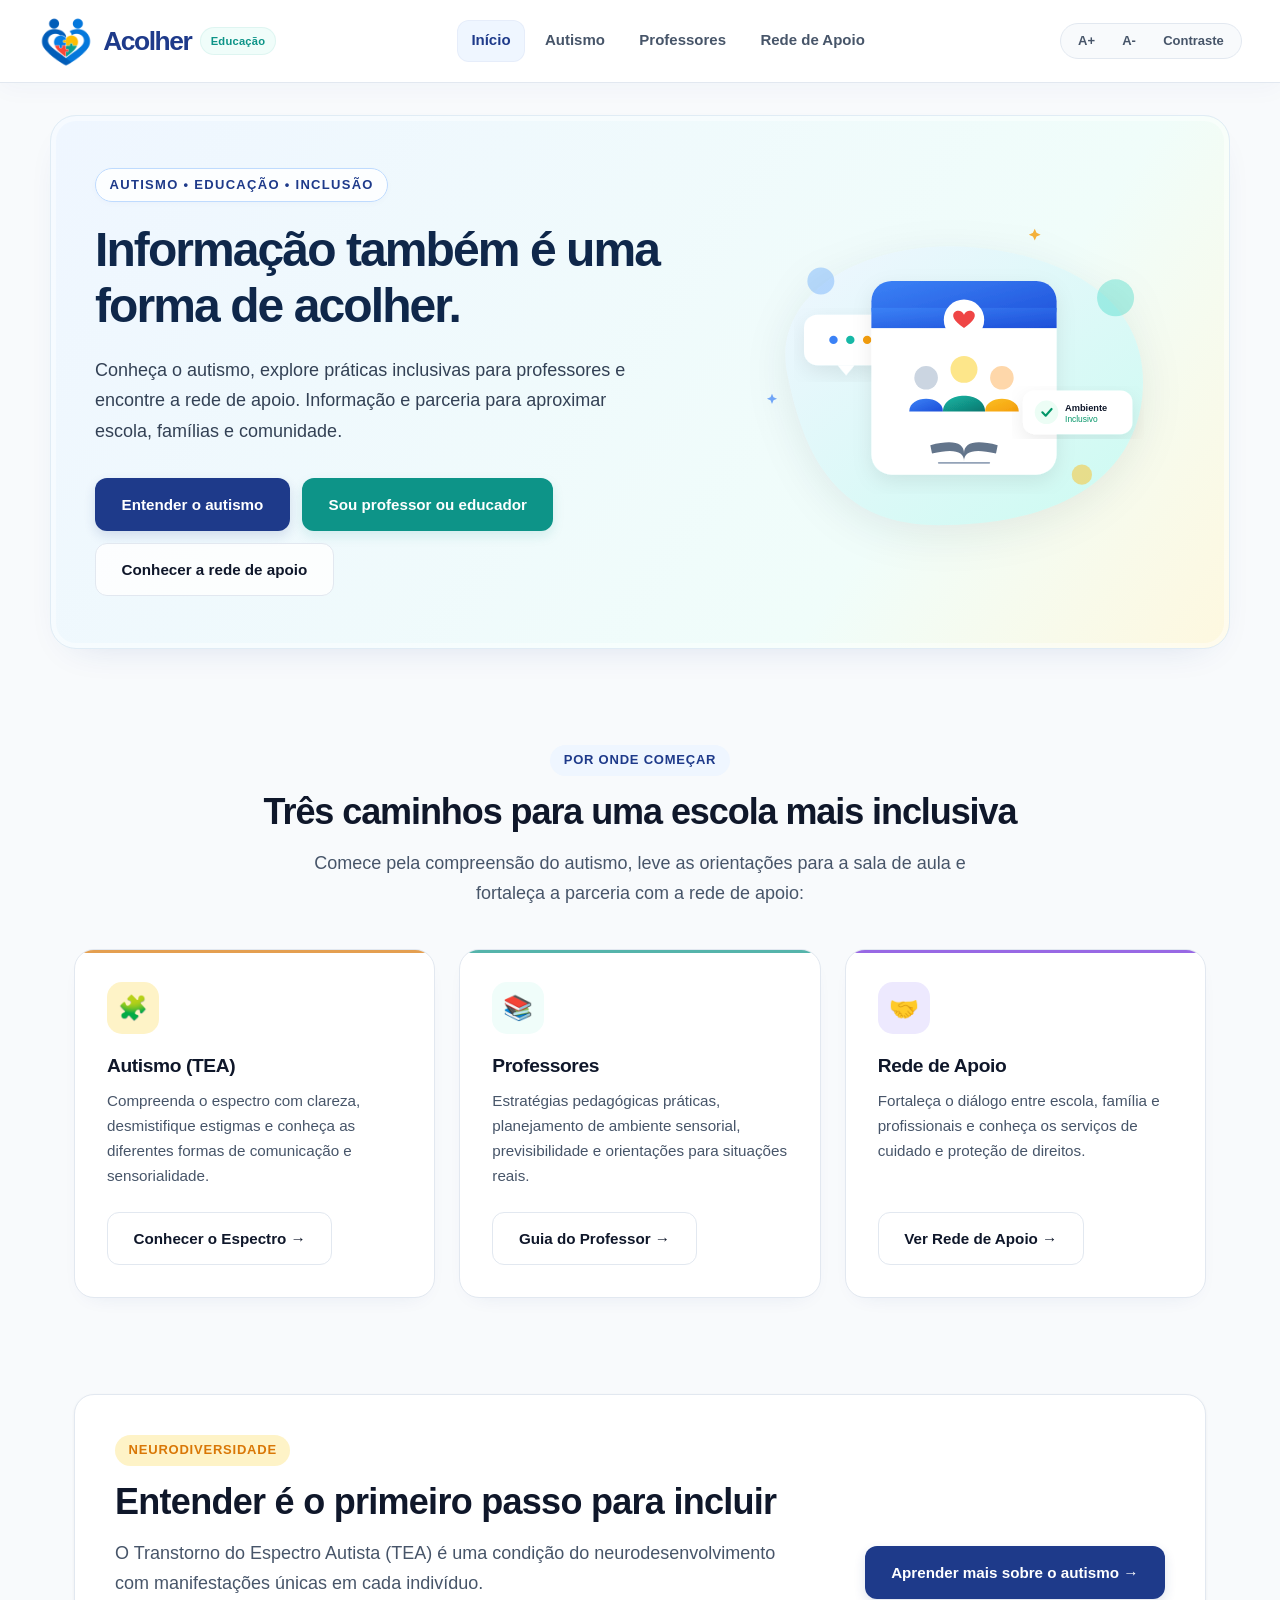
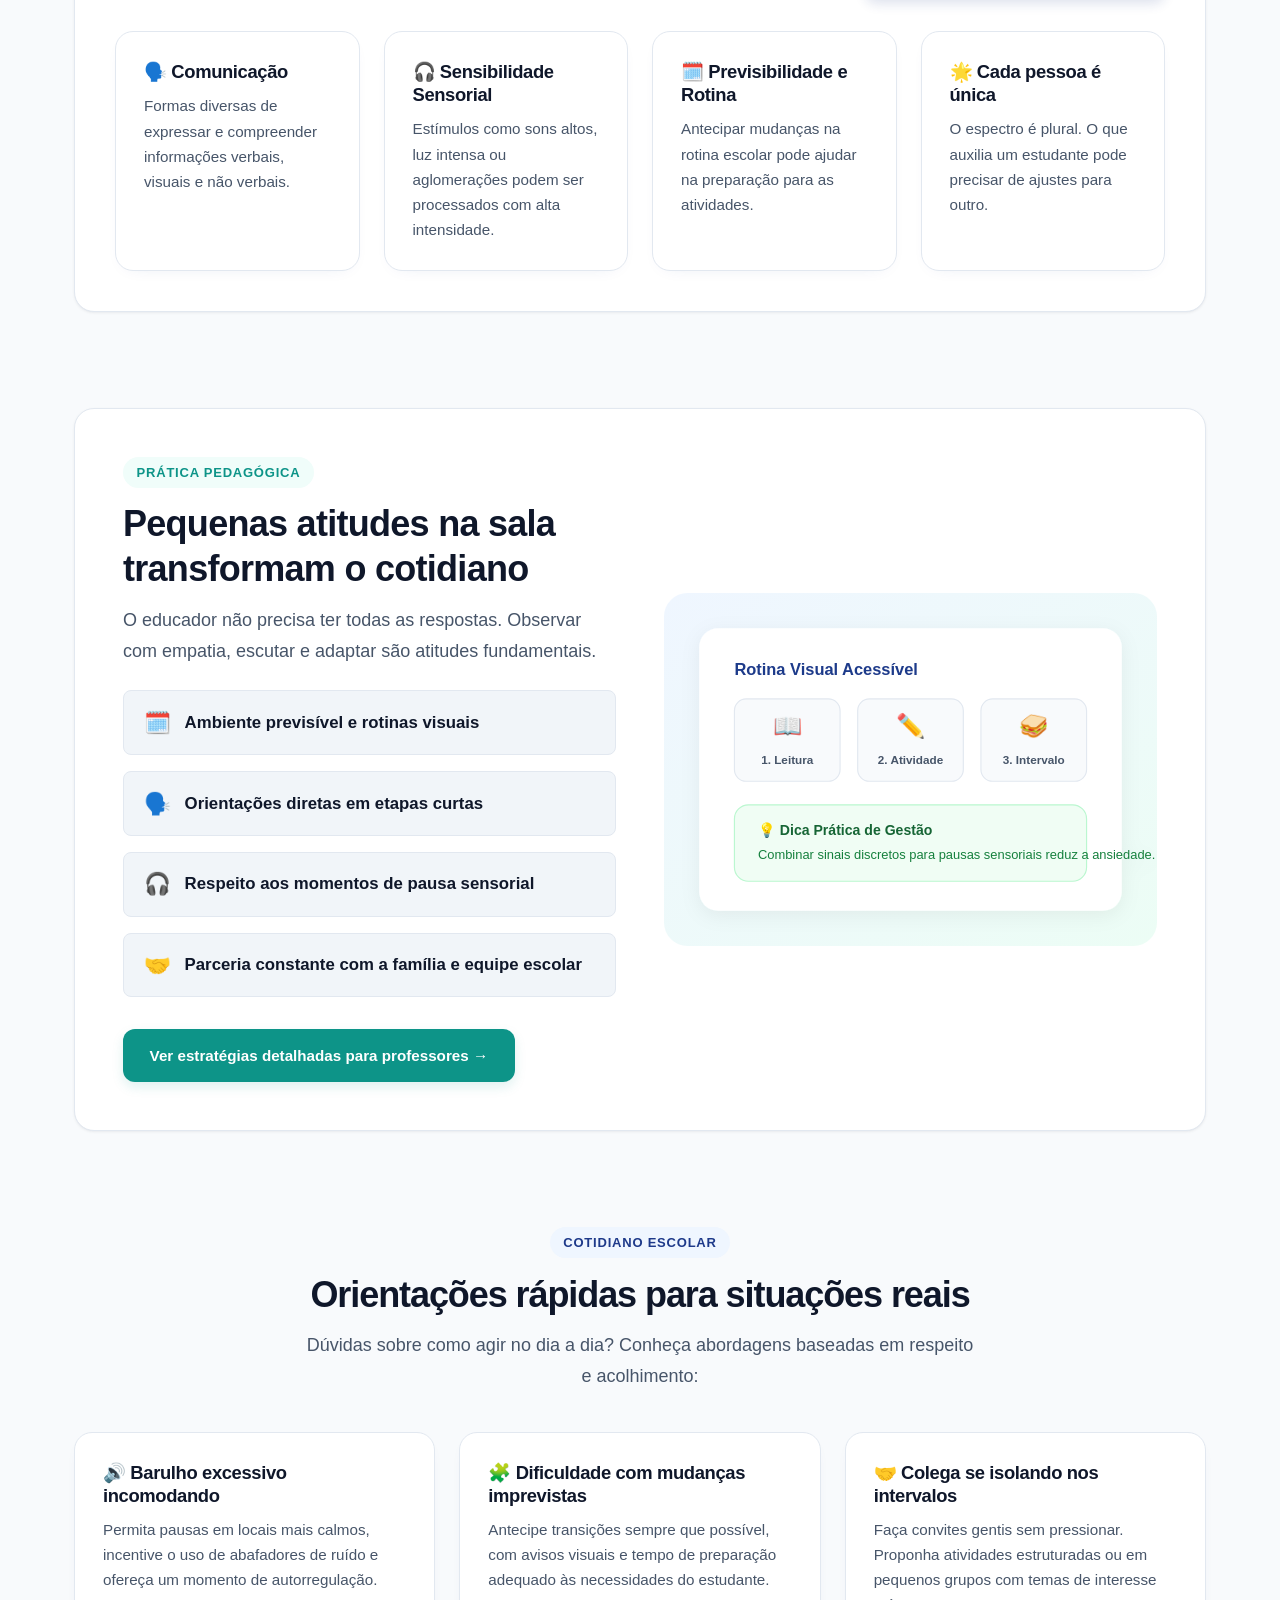
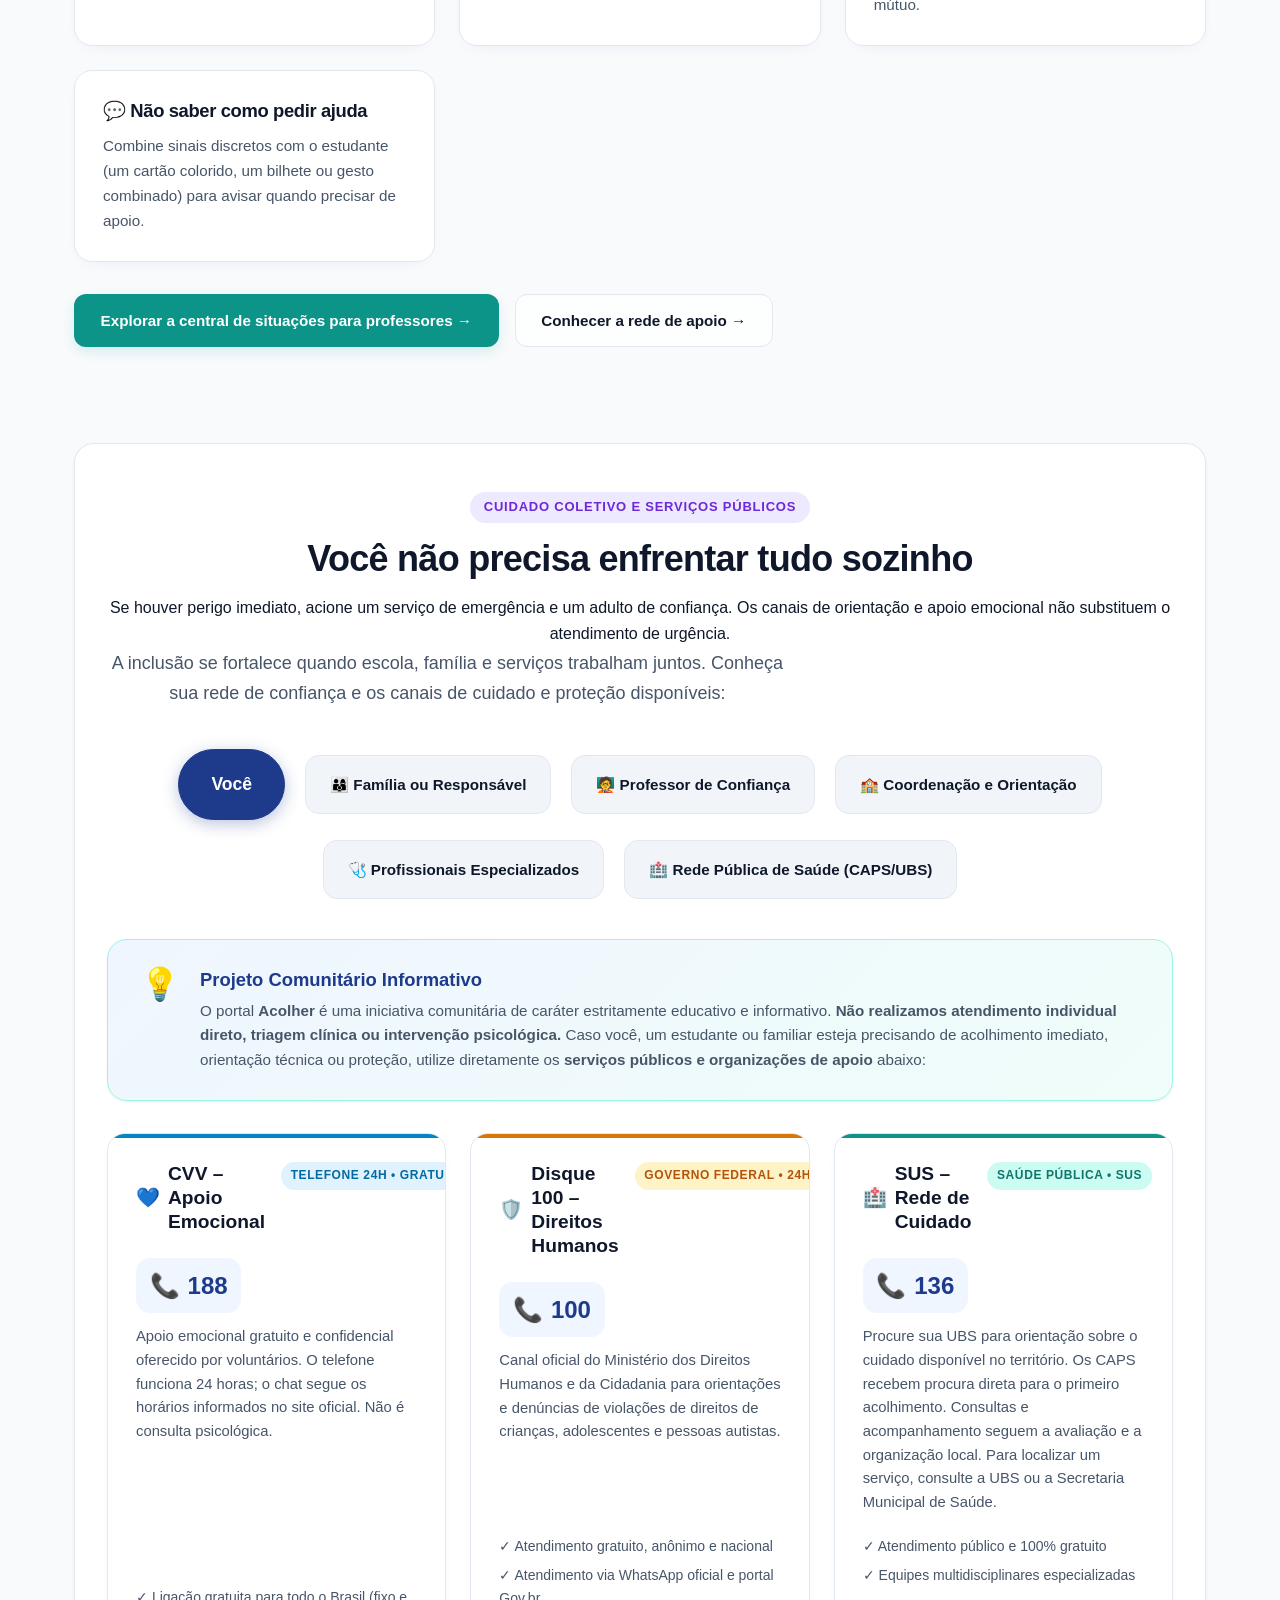
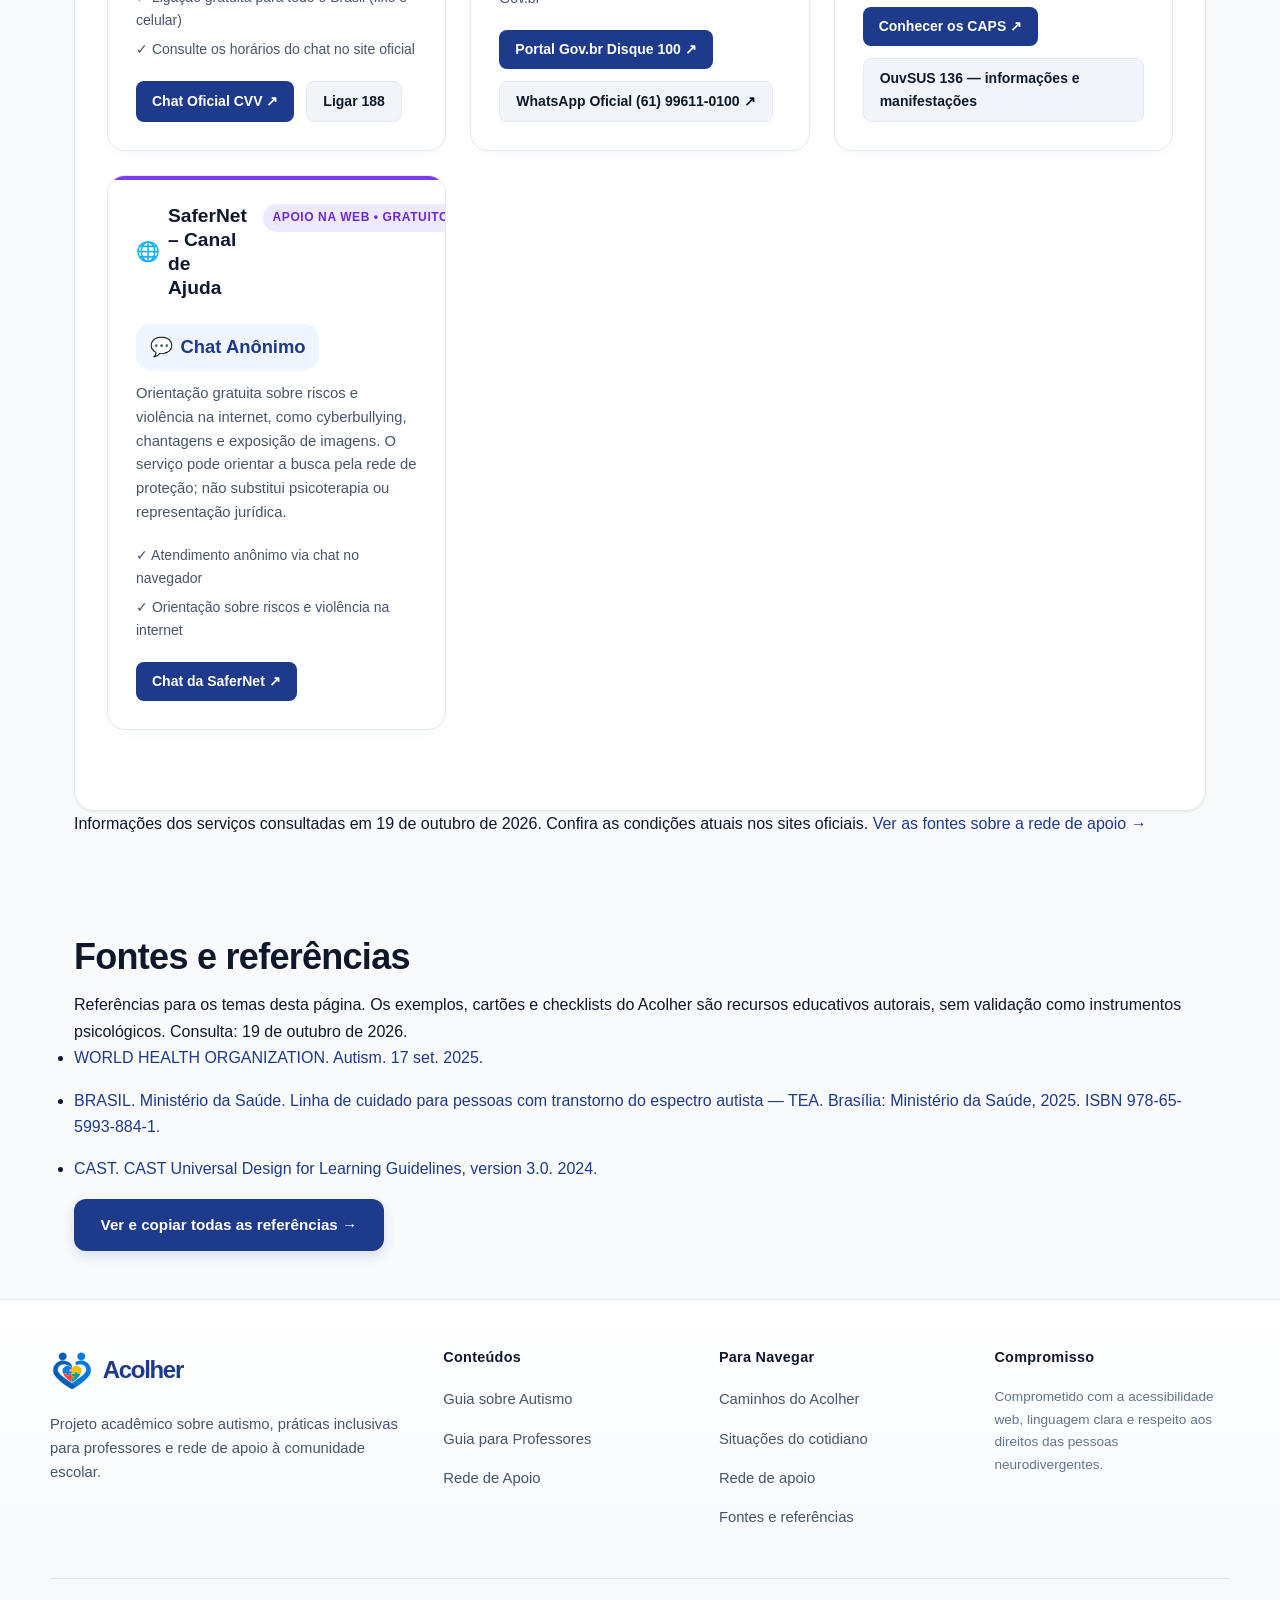
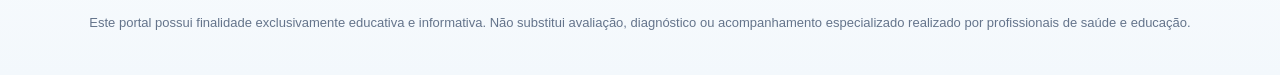
==== commit 031e80c7: "fix: informations" ====
--- a/index.html
+++ b/index.html
@@ -4,40 +4,37 @@
 <head>
   <meta charset="UTF-8" />
   <meta name="viewport" content="width=device-width, initial-scale=1.0" />
-  <title>Acolher – Plataforma Educacional sobre Autismo, Inclusão e Saúde Mental</title>
-  <meta name="description" content="Informações acessíveis e confiáveis sobre autismo, inclusão escolar e acolhimento para estudantes, professores e famílias." />
+  <title>Acolher – Autismo, Professores e Rede de Apoio</title>
+  <meta name="description" content="Informações sobre autismo, práticas inclusivas para professores e rede de apoio à comunidade escolar." />
   <meta http-equiv="Content-Security-Policy" content="default-src 'self'; script-src 'self' 'unsafe-inline'; style-src 'self' 'unsafe-inline' https://fonts.googleapis.com; font-src 'self' https://fonts.gstatic.com data:; img-src 'self' data: https:; connect-src 'self'; frame-src 'none';" />
   <meta http-equiv="X-Content-Type-Options" content="nosniff" />
   <meta http-equiv="Referrer-Policy" content="strict-origin-when-cross-origin" />
   <link rel="stylesheet" href="assets/css/design.css" />
-  <link rel="icon" type="image/svg+xml" href="assets/img/favicon.svg" />
-  <link rel="icon" type="image/png" sizes="32x32" href="assets/img/favicon-32x32.png" />
-  <link rel="icon" type="image/png" sizes="16x16" href="assets/img/favicon-16x16.png" />
-  <link rel="apple-touch-icon" sizes="180x180" href="assets/img/apple-touch-icon.png" />
-  <link rel="shortcut icon" href="favicon.ico" />
+  <link rel="icon" type="image/png" sizes="256x256" href="assets/img/acolher-simbolo.png" />
+  <link rel="apple-touch-icon" sizes="180x180" href="assets/img/acolher-apple-touch.png" />
+  <link rel="shortcut icon" href="favicon.ico?v=acolher-2" />
   <link rel="preconnect" href="https://fonts.googleapis.com" />
   <link rel="preconnect" href="https://fonts.gstatic.com" crossorigin />
   <link href="https://fonts.googleapis.com/css2?family=Inter:wght@400;500;600;700;800&display=swap" rel="stylesheet" />
+  <link rel="stylesheet" href="assets/css/refinements.css" />
 </head>
 
 <body>
   <!-- Header Principal com Navegação e Acessibilidade -->
   <header class="site-header" role="banner">
     <div class="logo-wrapper">
-      <a href="./" class="logo" aria-label="Acolher - Página inicial">
-        <div class="logo-icon" aria-hidden="true">💙</div>
-        Acolher
-        <span>Educação</span>
+      <a href="index.html" class="logo" aria-label="Acolher - Página inicial">
+        <img class="brand-symbol" src="assets/img/acolher-simbolo.png" alt="" width="56" height="56" />
+        <strong class="brand-name">Acolher</strong>
+        <span class="brand-tag">Educação</span>
       </a>
     </div>
 
     <nav aria-label="Menu principal">
       <ul class="nav-list">
-        <li><a href="./" class="nav-link active" aria-current="page">Início</a></li>
-        <li><a href="autismo" class="nav-link">Autismo</a></li>
-        <li><a href="professores" class="nav-link">Professores</a></li>
-        <li><a href="estudantes" class="nav-link">Estudantes</a></li>
-        <li><a href="#saude-mental" class="nav-link">Saúde Mental</a></li>
+        <li><a href="index.html" class="nav-link active" aria-current="page">Início</a></li>
+        <li><a href="autismo.html" class="nav-link">Autismo</a></li>
+        <li><a href="professores.html" class="nav-link">Professores</a></li>
         <li><a href="#rede-apoio" class="nav-link">Rede de Apoio</a></li>
       </ul>
     </nav>
@@ -53,14 +50,15 @@
   <main id="conteudo-principal">
     <section class="hero" id="hero">
       <div class="hero-text">
-        <span class="subtitle">Educação • Inclusão • Bem-estar</span>
+        <span class="subtitle">Autismo • Educação • Inclusão</span>
         <h1>Informação também é uma forma de acolher.</h1>
         <p class="description">
-          Uma plataforma acessível para aproximar estudantes, professores e famílias, oferecendo caminhos práticos para construir uma escola mais empática, compreensiva e inclusiva.
+          Conheça o autismo, explore práticas inclusivas para professores e encontre a rede de apoio. Informação e parceria para aproximar escola, famílias e comunidade.
         </p>
         <div class="hero-buttons">
-          <a href="estudantes" class="btn primary">Sou estudante</a>
-          <a href="professores" class="btn secondary">Sou professor ou educador</a>
+          <a href="autismo.html" class="btn primary">Entender o autismo</a>
+          <a href="professores.html" class="btn secondary">Sou professor ou educador</a>
+          <a href="#rede-apoio" class="btn outline">Conhecer a rede de apoio</a>
         </div>
       </div>
       <div class="hero-illustration">
@@ -71,39 +69,32 @@
     <!-- 1. Para quem é o Acolher -->
     <section class="section" id="para-quem">
       <div class="section-header">
-        <span class="section-badge">Público-Alvo</span>
-        <h2>Um espaço construído para toda a comunidade escolar</h2>
+        <span class="section-badge">Por onde começar</span>
+        <h2>Três caminhos para uma escola mais inclusiva</h2>
         <p class="section-description">
-          A inclusão é uma construção coletiva. Encontre conteúdos preparados para sua realidade:
+          Comece pela compreensão do autismo, leve as orientações para a sala de aula e fortaleça a parceria com a rede de apoio:
         </p>
       </div>
 
       <div class="audience-grid">
-        <article class="audience-card">
-          <div class="icon-box" aria-hidden="true">🎒</div>
-          <h3>Estudantes</h3>
-          <p>Entenda melhor suas emoções, saiba como lidar com a sobrecarga, comunique o que sente e descubra quem pode te apoiar.</p>
-          <a href="estudantes" class="btn outline">Guia do Estudante →</a>
+        <article class="audience-card amber">
+          <div class="icon-box" aria-hidden="true">🧩</div>
+          <h3>Autismo (TEA)</h3>
+          <p>Compreenda o espectro com clareza, desmistifique estigmas e conheça as diferentes formas de comunicação e sensorialidade.</p>
+          <a href="autismo.html" class="btn outline">Conhecer o Espectro →</a>
         </article>
 
         <article class="audience-card teal">
           <div class="icon-box" aria-hidden="true">📚</div>
           <h3>Professores</h3>
           <p>Estratégias pedagógicas práticas, planejamento de ambiente sensorial, previsibilidade e orientações para situações reais.</p>
-          <a href="professores" class="btn outline">Guia do Professor →</a>
-        </article>
-
-        <article class="audience-card amber">
-          <div class="icon-box" aria-hidden="true">🧩</div>
-          <h3>Autismo (TEA)</h3>
-          <p>Compreenda o espectro com clareza, desmistifique estigmas e conheça as diferentes formas de comunicação e sensorialidade.</p>
-          <a href="autismo" class="btn outline">Conhecer o Espectro →</a>
+          <a href="professores.html" class="btn outline">Guia do Professor →</a>
         </article>
 
         <article class="audience-card purple">
           <div class="icon-box" aria-hidden="true">🤝</div>
-          <h3>Família e Comunidade</h3>
-          <p>Orientações para fortalecer o diálogo entre casa e escola e identificar serviços de apoio psicossocial.</p>
+          <h3>Rede de Apoio</h3>
+          <p>Fortaleça o diálogo entre escola, família e profissionais e conheça os serviços de cuidado e proteção de direitos.</p>
           <a href="#rede-apoio" class="btn outline">Ver Rede de Apoio →</a>
         </article>
       </div>
@@ -120,7 +111,7 @@
               O Transtorno do Espectro Autista (TEA) é uma condição do neurodesenvolvimento com manifestações únicas em cada indivíduo.
             </p>
           </div>
-          <a href="autismo" class="btn primary">Aprender mais sobre o autismo →</a>
+          <a href="autismo.html" class="btn primary">Aprender mais sobre o autismo →</a>
         </div>
 
         <div class="cards-grid small">
@@ -162,59 +153,11 @@
             <li><span class="icon">🎧</span> Respeito aos momentos de pausa sensorial</li>
             <li><span class="icon">🤝</span> Parceria constante com a família e equipe escolar</li>
           </ul>
-          <a href="professores" class="btn secondary">Ver estratégias detalhadas para professores →</a>
+          <a href="professores.html" class="btn secondary">Ver estratégias detalhadas para professores →</a>
         </div>
         <div>
           <img src="assets/img/teacher-illustration.svg" alt="Ilustração com rotina visual e práticas pedagógicas" />
         </div>
-      </div>
-    </section>
-
-    <!-- 4. Saúde Mental e Checagem Emocional -->
-    <section class="section" id="saude-mental">
-      <div class="mental-health-widget">
-        <span class="section-badge purple">Saúde Mental e Bem-Estar</span>
-        <h2>Como você está se sentindo hoje?</h2>
-<p class="content-note">As mensagens são recursos educativos autorais de reflexão, sem validação como teste psicológico. Cada pessoa pode precisar de formas diferentes de apoio.</p>
-        <p class="section-description">
-          Reconhecer o que sentimos é o primeiro passo para o autocuidado. Selecione uma emoção para receber uma reflexão acolhedora:
-        </p>
-
-        <div class="emotion-grid" role="group" aria-label="Seletor de estado emocional">
-          <button class="emotion-btn" data-mood="bem" aria-label="Estou bem">
-            <span class="emoji" aria-hidden="true">😊</span>
-            <span>Estou bem</span>
-          </button>
-          <button class="emotion-btn" data-mood="preocupado" aria-label="Estou preocupado">
-            <span class="emoji" aria-hidden="true">😟</span>
-            <span>Preocupado</span>
-          </button>
-          <button class="emotion-btn" data-mood="ansioso" aria-label="Estou ansioso">
-            <span class="emoji" aria-hidden="true">😰</span>
-            <span>Ansioso</span>
-          </button>
-          <button class="emotion-btn" data-mood="triste" aria-label="Estou triste">
-            <span class="emoji" aria-hidden="true">😢</span>
-            <span>Triste</span>
-          </button>
-          <button class="emotion-btn" data-mood="sobrecarregado" aria-label="Estou sobrecarregado">
-            <span class="emoji" aria-hidden="true">😵</span>
-            <span>Sobrecarregado</span>
-          </button>
-          <button class="emotion-btn" data-mood="conversar" aria-label="Preciso conversar">
-            <span class="emoji" aria-hidden="true">🗣️</span>
-            <span>Preciso falar</span>
-          </button>
-        </div>
-
-        <div id="emotion-feedback" class="emotion-feedback-card" style="display: none;" aria-live="polite">
-          <h4 id="feedback-title">Reflexão</h4>
-          <p id="feedback-text"></p>
-        </div>
-
-        <p class="disclaimer">
-          Aviso importante: Esta ferramenta tem finalidade exclusivamente educativa e reflexiva, não substituindo diagnóstico médico ou acompanhamento psicológico.
-        </p>
       </div>
     </section>
 
@@ -249,6 +192,10 @@
           <p>Combine sinais discretos com o estudante (um cartão colorido, um bilhete ou gesto combinado) para avisar quando precisar de apoio.</p>
         </article>
       </div>
+      <div class="continuation-actions">
+        <a href="professores.html#situacoes" class="btn secondary">Explorar a central de situações para professores →</a>
+        <a href="#rede-apoio" class="btn outline">Conhecer a rede de apoio →</a>
+      </div>
     </section>
 
     <!-- 6. Rede de Apoio Compartilhada e Canais Oficiais -->
@@ -258,7 +205,7 @@
         <h2>Você não precisa enfrentar tudo sozinho</h2>
 <p class="content-note">Se houver perigo imediato, acione um serviço de emergência e um adulto de confiança. Os canais de orientação e apoio emocional não substituem o atendimento de urgência.</p>
         <p class="section-description">
-          Apoio emocional e inclusão se constroem em rede. Conheça as conexões e os serviços públicos gratuitos disponíveis para você e sua família:
+          A inclusão se fortalece quando escola, família e serviços trabalham juntos. Conheça sua rede de confiança e os canais de cuidado e proteção disponíveis:
         </p>
 
         <div class="network-graph" aria-label="Diagrama da rede de apoio comunitária">
@@ -340,7 +287,7 @@
           <!-- SUS CAPS e UBS -->
           <article class="helpline-card sus">
             <div class="helpline-card-header">
-              <h3><span>🏥</span> SUS – Rede de Saúde Mental</h3>
+              <h3><span>🏥</span> SUS – Rede de Cuidado</h3>
               <span class="helpline-badge">Saúde Pública • SUS</span>
             </div>
             <div class="helpline-phone" aria-label="OuvSUS 136 — informações e manifestações">
@@ -387,34 +334,36 @@
           </article>
         </div>
       </div>
+      <p class="content-note">Informações dos serviços consultadas em 19 de outubro de 2026. Confira as condições atuais nos sites oficiais. <a href="referencias.html#R19">Ver as fontes sobre a rede de apoio →</a></p>
     </section>
 
     <!-- 7. Fontes e Referências Oficiais -->
-    <section class="section" id="fontes"><h2>Fontes e referências</h2><p>Referências para os temas desta página. Os exemplos, cartões e checklists do Acolher são recursos educativos autorais, sem validação como instrumentos psicológicos. Consulta: 19 de outubro de 2026.</p><ul><li style="margin-bottom:1rem"><a href="referencias.html#R01">WORLD HEALTH ORGANIZATION. Autism. 17 set. 2025.</a></li><li style="margin-bottom:1rem"><a href="referencias.html#R06">BRASIL. Ministério da Saúde. Linha de cuidado para pessoas com transtorno do espectro autista — TEA. Brasília: Ministério da Saúde, 2025. ISBN 978-65-5993-884-1.</a></li><li style="margin-bottom:1rem"><a href="referencias.html#R08">UNICEF; INSTITUTO VITA ALERE. Saúde mental de adolescentes e jovens. 2021.</a></li><li style="margin-bottom:1rem"><a href="referencias.html#R04">CAST. CAST Universal Design for Learning Guidelines, version 3.0. 2024.</a></li></ul><p><a class="btn primary" href="referencias.html">Ver e copiar todas as referências →</a></p></section>
+    <section class="section" id="fontes"><h2>Fontes e referências</h2><p>Referências para os temas desta página. Os exemplos, cartões e checklists do Acolher são recursos educativos autorais, sem validação como instrumentos psicológicos. Consulta: 19 de outubro de 2026.</p><ul><li style="margin-bottom:1rem"><a href="referencias.html#R01">WORLD HEALTH ORGANIZATION. Autism. 17 set. 2025.</a></li><li style="margin-bottom:1rem"><a href="referencias.html#R06">BRASIL. Ministério da Saúde. Linha de cuidado para pessoas com transtorno do espectro autista — TEA. Brasília: Ministério da Saúde, 2025. ISBN 978-65-5993-884-1.</a></li><li style="margin-bottom:1rem"><a href="referencias.html#R04">CAST. CAST Universal Design for Learning Guidelines, version 3.0. 2024.</a></li></ul><p><a class="btn primary" href="referencias.html">Ver e copiar todas as referências →</a></p></section>
   </main>
 
   <!-- Rodapé Institucional -->
   <footer class="site-footer" role="contentinfo">
     <div class="footer-grid">
       <div class="footer-section">
-        <h3>Acolher</h3>
-        <p>Projeto acadêmico sobre tecnologia educacional voltado à inclusão, autismo e acolhimento da saúde mental no ambiente escolar.</p>
+        <a href="index.html" class="logo footer-brand" aria-label="Acolher - Página inicial"><img class="brand-symbol" src="assets/img/acolher-simbolo.png" alt="" width="56" height="56" />
+        <strong class="brand-name">Acolher</strong>
+        <span class="brand-tag">Educação</span></a>
+        <p>Projeto acadêmico sobre autismo, práticas inclusivas para professores e rede de apoio à comunidade escolar.</p>
       </div>
 
       <div class="footer-section">
         <h3>Conteúdos</h3>
         <ul>
-          <li><a href="autismo">Guia sobre Autismo</a></li>
-          <li><a href="professores">Guia para Professores</a></li>
-          <li><a href="estudantes">Espaço do Estudante</a></li>
-          <li><a href="#saude-mental">Saúde Mental</a></li>
+          <li><a href="autismo.html">Guia sobre Autismo</a></li>
+          <li><a href="professores.html">Guia para Professores</a></li>
+          <li><a href="#rede-apoio">Rede de Apoio</a></li>
         </ul>
       </div>
 
       <div class="footer-section">
         <h3>Para Navegar</h3>
         <ul>
-          <li><a href="#para-quem">Para quem é o site</a></li>
+          <li><a href="#para-quem">Caminhos do Acolher</a></li>
           <li><a href="#situacoes-cotidiano">Situações do cotidiano</a></li>
           <li><a href="#rede-apoio">Rede de apoio</a></li>
           <li><a href="#fontes">Fontes e referências</a></li>
@@ -435,53 +384,6 @@
   </footer>
 
   <script src="assets/js/script.js"></script>
-  <script>
-    // Interação do widget de humor / saúde mental na home
-    const emotionFeedbackMap = {
-      bem: {
-        title: "Que bom que você está bem! ☀️",
-        text: "Aproveite esse momento para cultivar atividades que você gosta e, se puder, ofereça uma palavra de apoio a um colega que esteja precisando."
-      },
-      preocupado: {
-        title: "Preocupações fazem parte do dia a dia 💭",
-        text: "Tente anotar em um papel o que está sob o seu controle e o que foge dele. Conversar com alguém de confiança ajuda a clarear os pensamentos."
-      },
-      ansioso: {
-        title: "Respire com calma no seu próprio tempo 🫁",
-        text: "A ansiedade pode deixar o corpo em alerta. Se for confortável, perceba os pés apoiados no chão e respire devagar, sem forçar. Procure apoio se o sofrimento for intenso ou persistente."
-      },
-      triste: {
-        title: "A tristeza é legítima e merece acolhimento 💙",
-        text: "Não precisa fingir que está tudo bem o tempo todo. Respeite seu ritmo e lembre-se de que conversar com alguém de confiança pode ajudar."
-      },
-      sobrecarregado: {
-        title: "Muitas coisas ao mesmo tempo? 🛑",
-        text: "Pare por alguns instantes. Se o ambiente estiver barulhento ou cheio, tente se afastar para um espaço mais calmo. Divida suas tarefas em etapas bem pequenas."
-      },
-      conversar: {
-        title: "Pedir ajuda é sinal de coragem 🤝",
-        text: "Procure um professor, orientador pedagógico, amigo ou familiar de sua confiança. Dizer 'não estou bem e gostaria de conversar' é um excelente primeiro passo."
-      }
-    };
-
-    const emotionBtns = document.querySelectorAll('.emotion-btn');
-    const feedbackBox = document.getElementById('emotion-feedback');
-    const feedbackTitle = document.getElementById('feedback-title');
-    const feedbackText = document.getElementById('feedback-text');
-
-    emotionBtns.forEach(btn => {
-      btn.addEventListener('click', () => {
-        emotionBtns.forEach(b => b.classList.remove('active'));
-        btn.classList.add('active');
-        const mood = btn.dataset.mood;
-        if (emotionFeedbackMap[mood]) {
-          feedbackTitle.textContent = emotionFeedbackMap[mood].title;
-          feedbackText.textContent = emotionFeedbackMap[mood].text;
-          feedbackBox.style.display = 'block';
-        }
-      });
-    });
-  </script>
 </body>
 
 </html>
--- a/assets/css/design.css
+++ b/assets/css/design.css
@@ -1561,3 +1561,32 @@
     gap: 0.5rem;
   }
 }
+
+/* Continuidade entre os conteúdos, mantendo os componentes visuais do projeto. */
+.continuation-actions {
+  display: flex;
+  flex-wrap: wrap;
+  gap: 1rem;
+  margin-top: 2rem;
+}
+.continuation .audience-grid {
+  grid-template-columns: repeat(2, minmax(0, 1fr));
+}
+.section[id], .continuation h2 {
+  scroll-margin-top: 7rem;
+}
+@media (min-width: 769px) and (max-width: 1100px) {
+  .site-header { flex-wrap: wrap; }
+  .site-header nav { order: 3; flex-basis: 100%; }
+  .site-header .nav-list { justify-content: center; }
+}
+@media (max-width: 768px) {
+  .continuation .audience-grid { grid-template-columns: 1fr; }
+  .section[id], .continuation h2 { scroll-margin-top: 15rem; }
+}
+
+/* O exemplo de registro mantém as quebras e se adapta à largura disponível. */
+.record-example {
+  white-space: pre-wrap;
+  overflow-wrap: anywhere;
+}
--- a/assets/css/refinements.css
+++ b/assets/css/refinements.css
@@ -0,0 +1,102 @@
+/* Identidade Acolher: refinamento visual sobre a paleta e os componentes existentes. */
+.site-header {
+  padding: .8rem clamp(1.25rem, 3vw, 3rem);
+  gap: 1.25rem;
+  background: rgba(255,255,255,.97);
+  box-shadow: 0 5px 24px rgba(30,58,138,.035);
+}
+.logo { gap: .55rem; flex-shrink: 0; }
+.logo .brand-symbol {
+  width: 56px;
+  height: 56px;
+  flex: 0 0 56px;
+  object-fit: contain;
+}
+.logo .brand-name {
+  color: var(--primary);
+  font-size: 1.65rem;
+  font-weight: 800;
+  letter-spacing: -.055em;
+  line-height: 1;
+}
+.logo .brand-tag {
+  font-size: .7rem;
+  padding: .25rem .6rem;
+  border: 1px solid rgba(13,148,136,.08);
+}
+.nav-list { gap: .35rem; }
+.nav-link { display: inline-block; border-radius: 12px; padding: .55rem .9rem; }
+.nav-link.active, .nav-link[aria-current="page"] {
+  box-shadow: inset 0 0 0 1px rgba(30,58,138,.045);
+}
+.accessibility-toolbar { background: #f8fafc; }
+.hero {
+  border-radius: 26px;
+  background: linear-gradient(125deg, #eff6ff 0%, #f0fdfa 72%, #fef8df 100%);
+  border-color: #e0ecf5;
+  box-shadow: 0 14px 42px -24px rgba(30,58,138,.2), inset 0 0 0 5px rgba(255,255,255,.4);
+  padding: 3.25rem 2.75rem;
+}
+.hero h1 { line-height: 1.17; letter-spacing: -.04em; }
+.hero .subtitle { background: rgba(255,255,255,.85); box-shadow: 0 2px 6px rgba(30,58,138,.025); }
+.hero .description { max-width: 56ch; }
+.hero-buttons { gap: .75rem; }
+.btn { border-radius: 12px; font-weight: 650; }
+.btn.primary { box-shadow: 0 5px 12px rgba(30,58,138,.14); }
+.btn.secondary { box-shadow: 0 5px 12px rgba(13,148,136,.13); }
+.btn.outline { background: rgba(255,255,255,.8); }
+.section-header h2 { letter-spacing: -.03em; line-height: 1.25; }
+.section-description { max-width: 68ch; }
+.section-header .section-description { margin-left: auto; margin-right: auto; }
+.audience-card {
+  border-radius: 20px;
+  border-color: #e2e8f0;
+  padding: 2rem;
+  box-shadow: 0 8px 24px -16px rgba(30,58,138,.16);
+}
+.audience-card::before { opacity: .7; height: 3px; }
+.audience-card.amber::before { background: var(--accent-amber); }
+.audience-card.teal::before { background: var(--secondary); }
+.audience-card.purple::before { background: var(--accent-purple); }
+.audience-card .icon-box { border-radius: 15px; width: 52px; height: 52px; }
+.audience-card .btn { align-self: flex-start; }
+.card, .helpline-card { border-radius: 18px; box-shadow: 0 5px 20px -14px rgba(30,58,138,.2); }
+.card h3, .card h4, .audience-card h3 { letter-spacing: -.02em; }
+.page-nav { border-radius: 16px; }
+.site-footer { background: linear-gradient(180deg,#fff,#f3f8fc); padding-top: 3rem; border-top-color: #dce7f1; }
+.footer-brand { width: fit-content; margin-bottom: 1.2rem; flex-wrap: wrap; }
+.footer-brand .brand-symbol { width: 44px; height: 44px; flex-basis: 44px; }
+.footer-brand .brand-name { font-size: 1.5rem; }
+.footer-brand .brand-tag { display: none; }
+.footer-section h3 { font-size: .9rem; letter-spacing: .02em; }
+.footer-section ul { gap: .8rem; }
+.footer-disclaimer { line-height: 1.8; }
+body.high-contrast .audience-card, body.high-contrast .btn.outline,
+body.high-contrast .accessibility-toolbar { background: #fff; border-color: #000; box-shadow: none; }
+body.high-contrast .audience-card::before { background: #000; }
+@media (min-width: 769px) and (max-width: 1100px) {
+  .site-header { gap: .75rem; }
+}
+@media (max-width: 768px) {
+  .site-header { gap: .65rem; padding: .65rem 1rem; }
+  .logo-wrapper { justify-content: center; }
+  .logo .brand-symbol { width: 50px; height: 50px; flex-basis: 50px; }
+  .logo .brand-name { font-size: 1.65rem; }
+  .nav-list { gap: .2rem; }
+  .nav-link { font-size: .85rem; padding: .45rem .7rem; }
+  .accessibility-toolbar button { padding: .25rem .65rem; }
+  .hero { margin: 1.25rem .75rem 2rem; padding: 2rem 1.4rem; border-radius: 22px; gap: 1.6rem; }
+  .hero-illustration img { max-height: 230px; }
+  .hero h1 { font-size: clamp(1.9rem, 7vw, 2.5rem); }
+  .hero .description { font-size: 1rem; }
+  .hero .subtitle { font-size: .67rem; letter-spacing: .07em; }
+  .hero-buttons .btn { flex: 1 1 100%; }
+  .audience-card { padding: 1.6rem; }
+  .section { padding-top: 2.25rem; padding-bottom: 2.25rem; }
+  .site-footer { padding: 2.5rem 1.5rem 1.75rem; }
+  .section[id], .continuation h2 { scroll-margin-top: 13rem; }
+}
+@media (prefers-reduced-motion: reduce) {
+  html { scroll-behavior: auto; }
+  *, *::before, *::after { transition: none !important; animation: none !important; }
+}
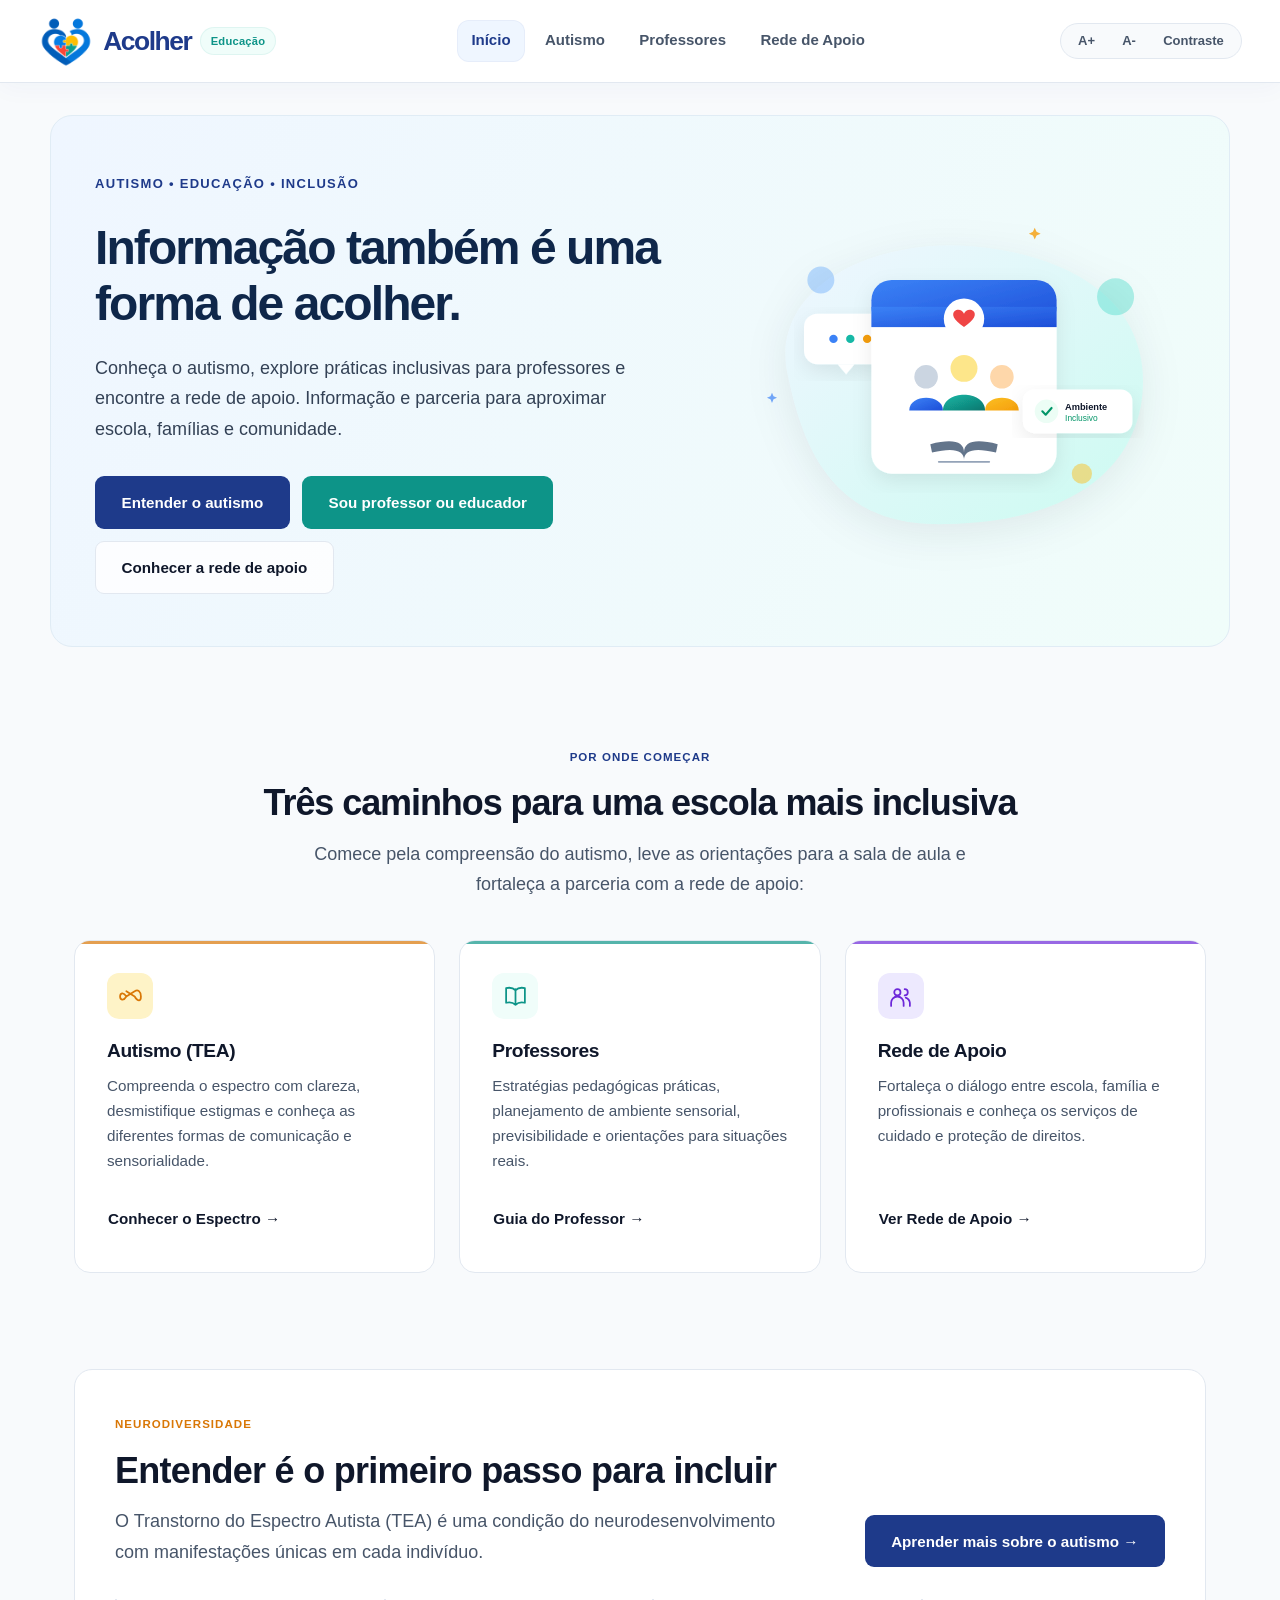
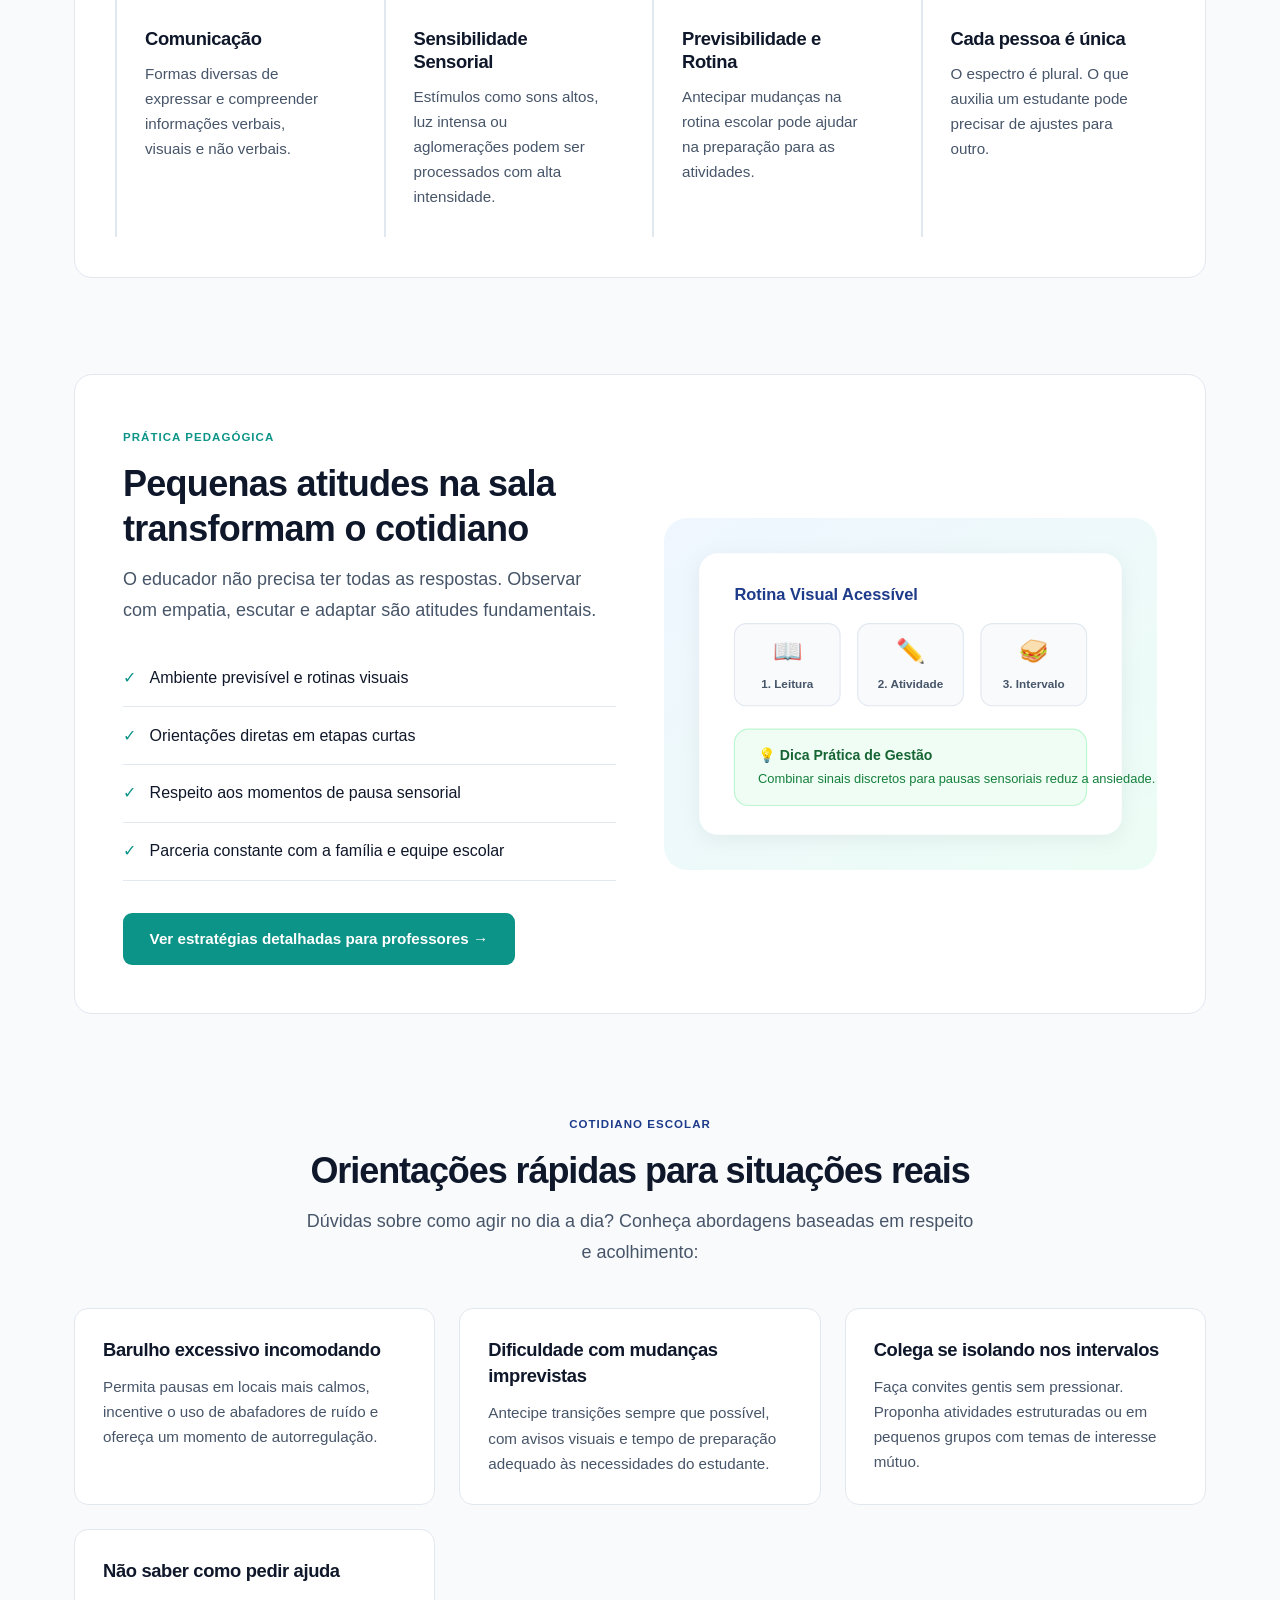
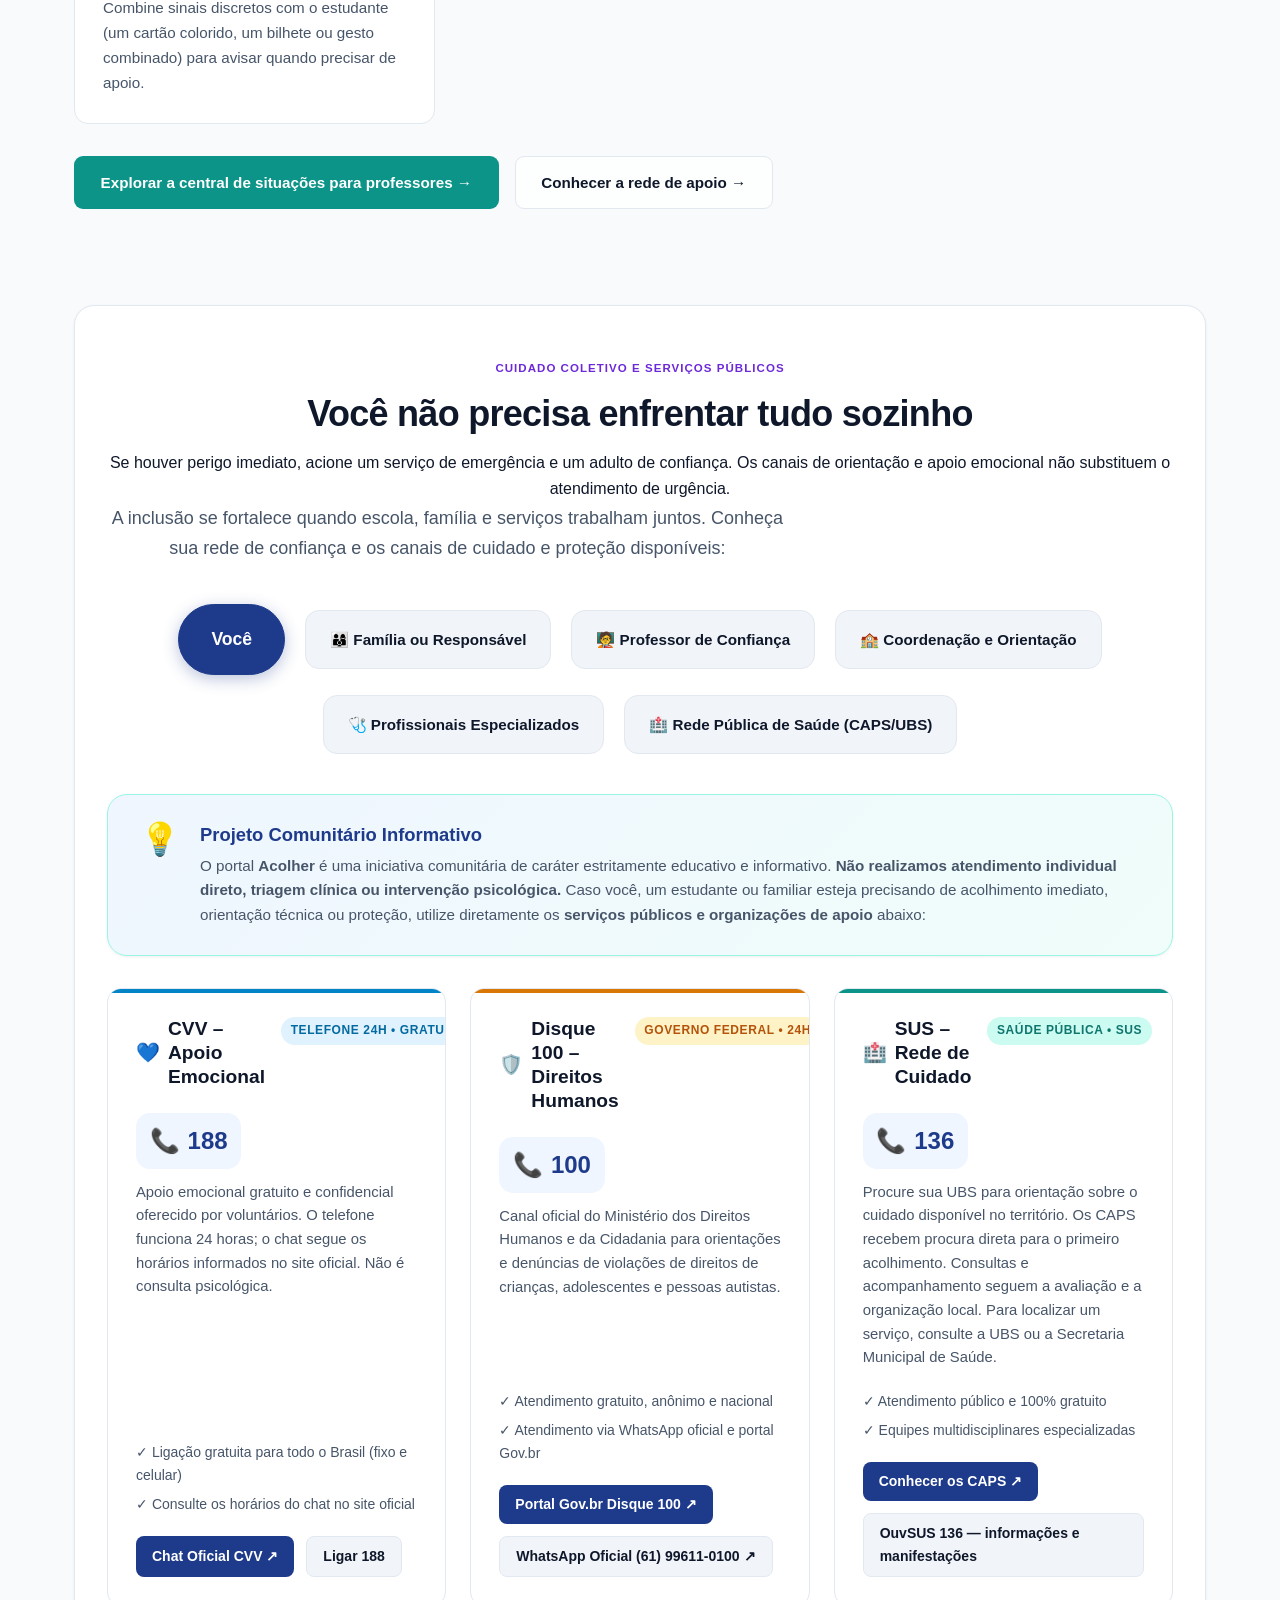
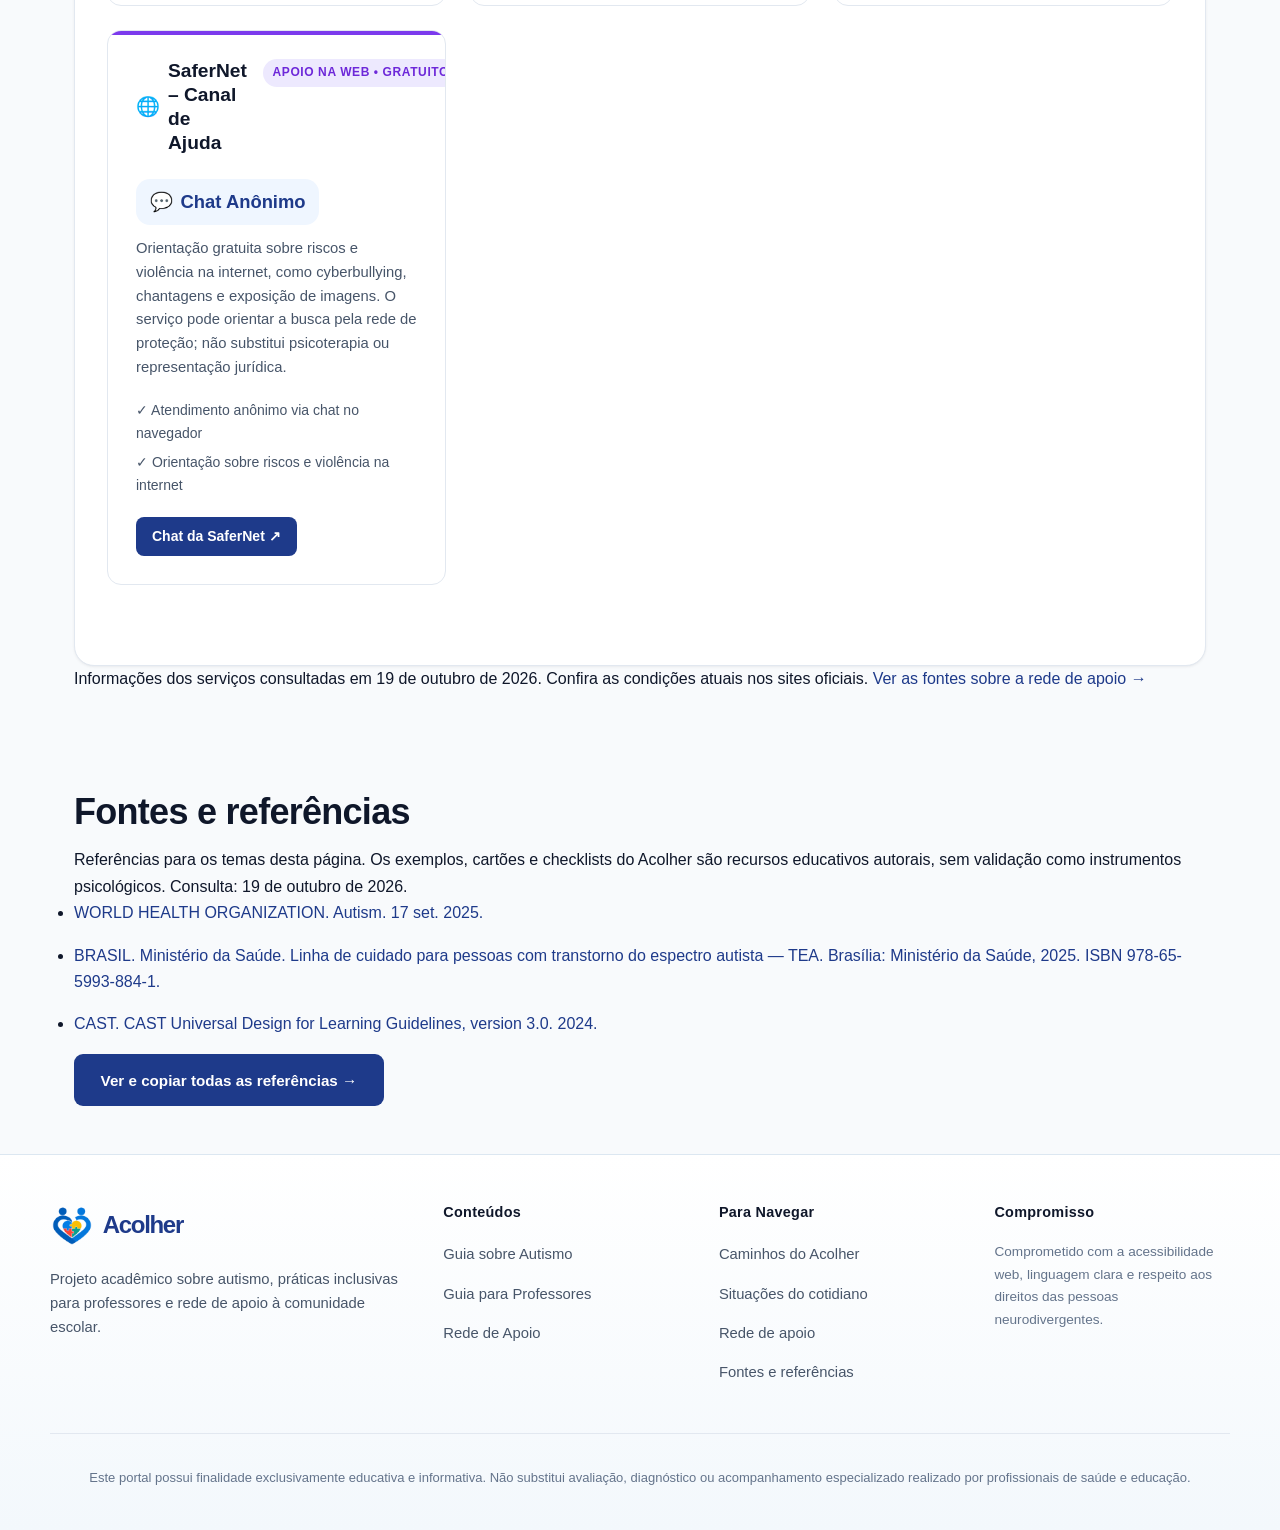
==== commit 9951a1e9: "refine visual styling and icons" ====
--- a/index.html
+++ b/index.html
@@ -78,21 +78,21 @@
 
       <div class="audience-grid">
         <article class="audience-card amber">
-          <div class="icon-box" aria-hidden="true">🧩</div>
+          <div class="icon-box" aria-hidden="true"><svg viewBox="0 0 24 24" fill="none" stroke="currentColor" stroke-width="1.7" stroke-linecap="round" stroke-linejoin="round" focusable="false"><path d="M8 12c-3-5-6-3-6 0s3 5 6 0l8-5c3-2 6 0 6 5s-3 5-6 0L8 7"/></svg></div>
           <h3>Autismo (TEA)</h3>
           <p>Compreenda o espectro com clareza, desmistifique estigmas e conheça as diferentes formas de comunicação e sensorialidade.</p>
           <a href="autismo.html" class="btn outline">Conhecer o Espectro →</a>
         </article>
 
         <article class="audience-card teal">
-          <div class="icon-box" aria-hidden="true">📚</div>
+          <div class="icon-box" aria-hidden="true"><svg viewBox="0 0 24 24" fill="none" stroke="currentColor" stroke-width="1.7" stroke-linecap="round" stroke-linejoin="round" focusable="false"><path d="M12 5v15M3 4c4-1 7 0 9 2 2-2 5-3 9-2v14c-4-1-7 0-9 2-2-2-5-3-9-2Z"/></svg></div>
           <h3>Professores</h3>
           <p>Estratégias pedagógicas práticas, planejamento de ambiente sensorial, previsibilidade e orientações para situações reais.</p>
           <a href="professores.html" class="btn outline">Guia do Professor →</a>
         </article>
 
         <article class="audience-card purple">
-          <div class="icon-box" aria-hidden="true">🤝</div>
+          <div class="icon-box" aria-hidden="true"><svg viewBox="0 0 24 24" fill="none" stroke="currentColor" stroke-width="1.7" stroke-linecap="round" stroke-linejoin="round" focusable="false"><circle cx="9" cy="8" r="3"/><path d="M3 21v-3a6 6 0 0 1 12 0v3M16 5a3 3 0 0 1 0 6M21 21v-3a6 6 0 0 0-4-5"/></svg></div>
           <h3>Rede de Apoio</h3>
           <p>Fortaleça o diálogo entre escola, família e profissionais e conheça os serviços de cuidado e proteção de direitos.</p>
           <a href="#rede-apoio" class="btn outline">Ver Rede de Apoio →</a>
@@ -116,22 +116,22 @@
 
         <div class="cards-grid small">
           <article class="card">
-            <h4>🗣️ Comunicação</h4>
+            <h4>Comunicação</h4>
             <p>Formas diversas de expressar e compreender informações verbais, visuais e não verbais.</p>
           </article>
 
           <article class="card">
-            <h4>🎧 Sensibilidade Sensorial</h4>
+            <h4>Sensibilidade Sensorial</h4>
             <p>Estímulos como sons altos, luz intensa ou aglomerações podem ser processados com alta intensidade.</p>
           </article>
 
           <article class="card">
-            <h4>🗓️ Previsibilidade e Rotina</h4>
+            <h4>Previsibilidade e Rotina</h4>
             <p>Antecipar mudanças na rotina escolar pode ajudar na preparação para as atividades.</p>
           </article>
 
           <article class="card">
-            <h4>🌟 Cada pessoa é única</h4>
+            <h4>Cada pessoa é única</h4>
             <p>O espectro é plural. O que auxilia um estudante pode precisar de ajustes para outro.</p>
           </article>
         </div>
@@ -148,10 +148,10 @@
             O educador não precisa ter todas as respostas. Observar com empatia, escutar e adaptar são atitudes fundamentais.
           </p>
           <ul class="practice-list">
-            <li><span class="icon">🗓️</span> Ambiente previsível e rotinas visuais</li>
-            <li><span class="icon">🗣️</span> Orientações diretas em etapas curtas</li>
-            <li><span class="icon">🎧</span> Respeito aos momentos de pausa sensorial</li>
-            <li><span class="icon">🤝</span> Parceria constante com a família e equipe escolar</li>
+            <li><span class="icon" aria-hidden="true">✓</span> Ambiente previsível e rotinas visuais</li>
+            <li><span class="icon" aria-hidden="true">✓</span> Orientações diretas em etapas curtas</li>
+            <li><span class="icon" aria-hidden="true">✓</span> Respeito aos momentos de pausa sensorial</li>
+            <li><span class="icon" aria-hidden="true">✓</span> Parceria constante com a família e equipe escolar</li>
           </ul>
           <a href="professores.html" class="btn secondary">Ver estratégias detalhadas para professores →</a>
         </div>
@@ -173,22 +173,22 @@
 
       <div class="cards-grid medium">
         <article class="card">
-          <h4>🔊 Barulho excessivo incomodando</h4>
+          <h4>Barulho excessivo incomodando</h4>
           <p>Permita pausas em locais mais calmos, incentive o uso de abafadores de ruído e ofereça um momento de autorregulação.</p>
         </article>
 
         <article class="card">
-          <h4>🧩 Dificuldade com mudanças imprevistas</h4>
+          <h4>Dificuldade com mudanças imprevistas</h4>
           <p>Antecipe transições sempre que possível, com avisos visuais e tempo de preparação adequado às necessidades do estudante.</p>
         </article>
 
         <article class="card">
-          <h4>🤝 Colega se isolando nos intervalos</h4>
+          <h4>Colega se isolando nos intervalos</h4>
           <p>Faça convites gentis sem pressionar. Proponha atividades estruturadas ou em pequenos grupos com temas de interesse mútuo.</p>
         </article>
 
         <article class="card">
-          <h4>💬 Não saber como pedir ajuda</h4>
+          <h4>Não saber como pedir ajuda</h4>
           <p>Combine sinais discretos com o estudante (um cartão colorido, um bilhete ou gesto combinado) para avisar quando precisar de apoio.</p>
         </article>
       </div>
--- a/assets/css/refinements.css
+++ b/assets/css/refinements.css
@@ -31,36 +31,37 @@
 }
 .accessibility-toolbar { background: #f8fafc; }
 .hero {
-  border-radius: 26px;
-  background: linear-gradient(125deg, #eff6ff 0%, #f0fdfa 72%, #fef8df 100%);
+  border-radius: 22px;
+  background: linear-gradient(115deg, #eff6ff, #f0fdfa);
   border-color: #e0ecf5;
-  box-shadow: 0 14px 42px -24px rgba(30,58,138,.2), inset 0 0 0 5px rgba(255,255,255,.4);
+  box-shadow: none;
   padding: 3.25rem 2.75rem;
 }
 .hero h1 { line-height: 1.17; letter-spacing: -.04em; }
-.hero .subtitle { background: rgba(255,255,255,.85); box-shadow: 0 2px 6px rgba(30,58,138,.025); }
+.hero .subtitle { background: transparent; box-shadow: none; padding-left: 0; border: 0; }
 .hero .description { max-width: 56ch; }
 .hero-buttons { gap: .75rem; }
-.btn { border-radius: 12px; font-weight: 650; }
-.btn.primary { box-shadow: 0 5px 12px rgba(30,58,138,.14); }
-.btn.secondary { box-shadow: 0 5px 12px rgba(13,148,136,.13); }
+.btn { border-radius: 9px; font-weight: 600; }
+.btn.primary { box-shadow: none; }
+.btn.secondary { box-shadow: none; }
 .btn.outline { background: rgba(255,255,255,.8); }
 .section-header h2 { letter-spacing: -.03em; line-height: 1.25; }
 .section-description { max-width: 68ch; }
 .section-header .section-description { margin-left: auto; margin-right: auto; }
 .audience-card {
-  border-radius: 20px;
+  border-radius: 16px;
   border-color: #e2e8f0;
   padding: 2rem;
-  box-shadow: 0 8px 24px -16px rgba(30,58,138,.16);
+  box-shadow: none;
 }
 .audience-card::before { opacity: .7; height: 3px; }
 .audience-card.amber::before { background: var(--accent-amber); }
 .audience-card.teal::before { background: var(--secondary); }
 .audience-card.purple::before { background: var(--accent-purple); }
-.audience-card .icon-box { border-radius: 15px; width: 52px; height: 52px; }
+.audience-card .icon-box { border-radius: 12px; width: 46px; height: 46px; }
+.icon-box svg { width: 25px; height: 25px; }
 .audience-card .btn { align-self: flex-start; }
-.card, .helpline-card { border-radius: 18px; box-shadow: 0 5px 20px -14px rgba(30,58,138,.2); }
+.card, .helpline-card { border-radius: 14px; box-shadow: none; }
 .card h3, .card h4, .audience-card h3 { letter-spacing: -.02em; }
 .page-nav { border-radius: 16px; }
 .site-footer { background: linear-gradient(180deg,#fff,#f3f8fc); padding-top: 3rem; border-top-color: #dce7f1; }
@@ -74,6 +75,19 @@
 body.high-contrast .audience-card, body.high-contrast .btn.outline,
 body.high-contrast .accessibility-toolbar { background: #fff; border-color: #000; box-shadow: none; }
 body.high-contrast .audience-card::before { background: #000; }
+/* Menos molduras repetidas; títulos e divisores organizam a leitura. */
+.section-badge { background: transparent; border-radius: 0; padding: 0; font-size: .72rem; letter-spacing: .09em; }
+.section-badge.teal, .section-badge.amber, .section-badge.purple { background: transparent; }
+.audience-card:hover { transform: translateY(-2px); box-shadow: 0 8px 22px -16px rgba(30,58,138,.22); }
+.audience-card .btn.outline { padding: .5rem 0; border-color: transparent; background: transparent; border-radius: 0; }
+.audience-card .btn.outline:hover { color: var(--primary); text-decoration: underline; text-underline-offset: 4px; }
+.autism-preview, .teachers-preview { border-radius: 18px; box-shadow: none; }
+.autism-preview .card { background: transparent; border: 0; border-left: 2px solid var(--border); border-radius: 0; }
+.practice-list { gap: 0; }
+.practice-list li { background: transparent; border: 0; border-bottom: 1px solid var(--border); border-radius: 0; padding: .95rem 0; font-size: 1rem; font-weight: 500; }
+.practice-list li .icon { color: var(--secondary); font-size: 1rem; }
+#situacoes-cotidiano .card h4 { line-height: 1.45; }
+:where(a, button, summary):focus-visible { outline: 3px solid var(--primary); outline-offset: 4px; }
 @media (min-width: 769px) and (max-width: 1100px) {
   .site-header { gap: .75rem; }
 }
@@ -92,6 +106,9 @@
   .hero .subtitle { font-size: .67rem; letter-spacing: .07em; }
   .hero-buttons .btn { flex: 1 1 100%; }
   .audience-card { padding: 1.6rem; }
+  .audience-grid, .cards-grid { grid-template-columns: minmax(0, 1fr); }
+  .helpline-badge { white-space: normal; }
+  .autism-preview, .teachers-preview { padding: 1.5rem; }
   .section { padding-top: 2.25rem; padding-bottom: 2.25rem; }
   .site-footer { padding: 2.5rem 1.5rem 1.75rem; }
   .section[id], .continuation h2 { scroll-margin-top: 13rem; }
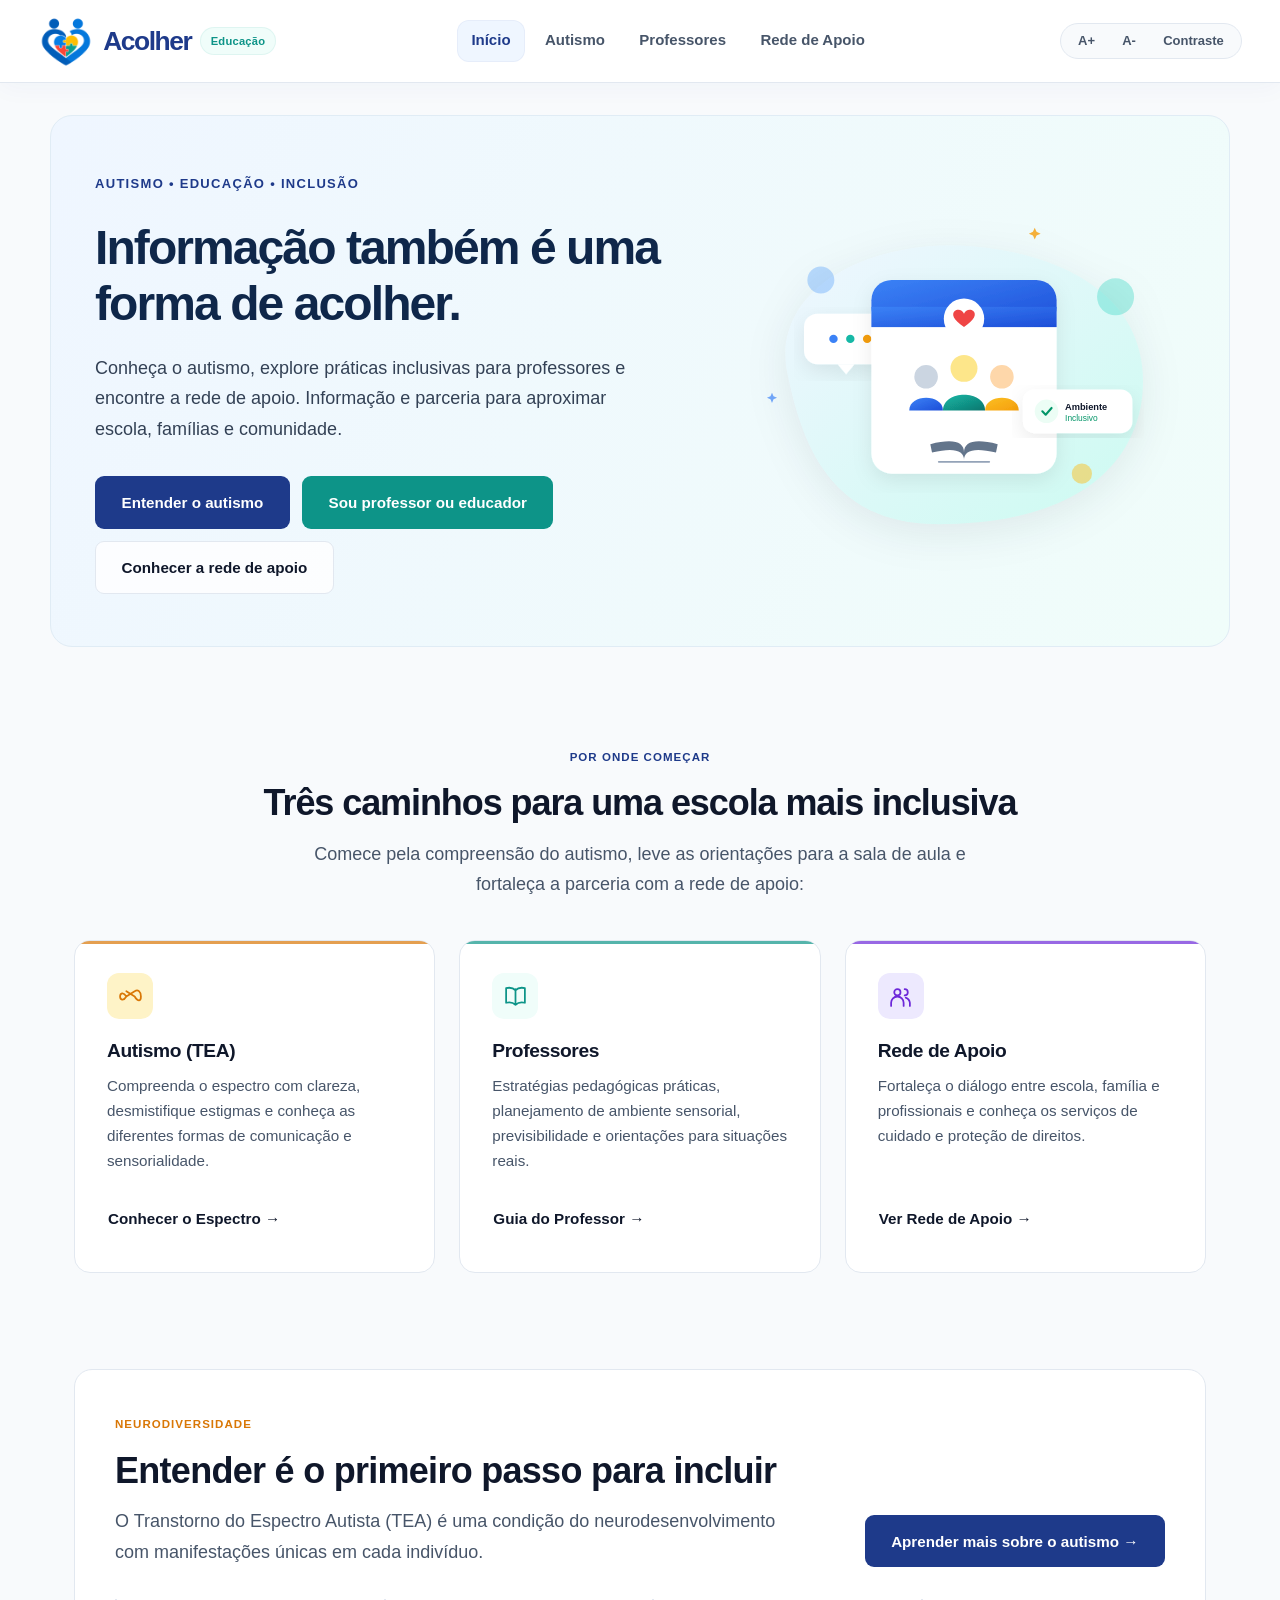
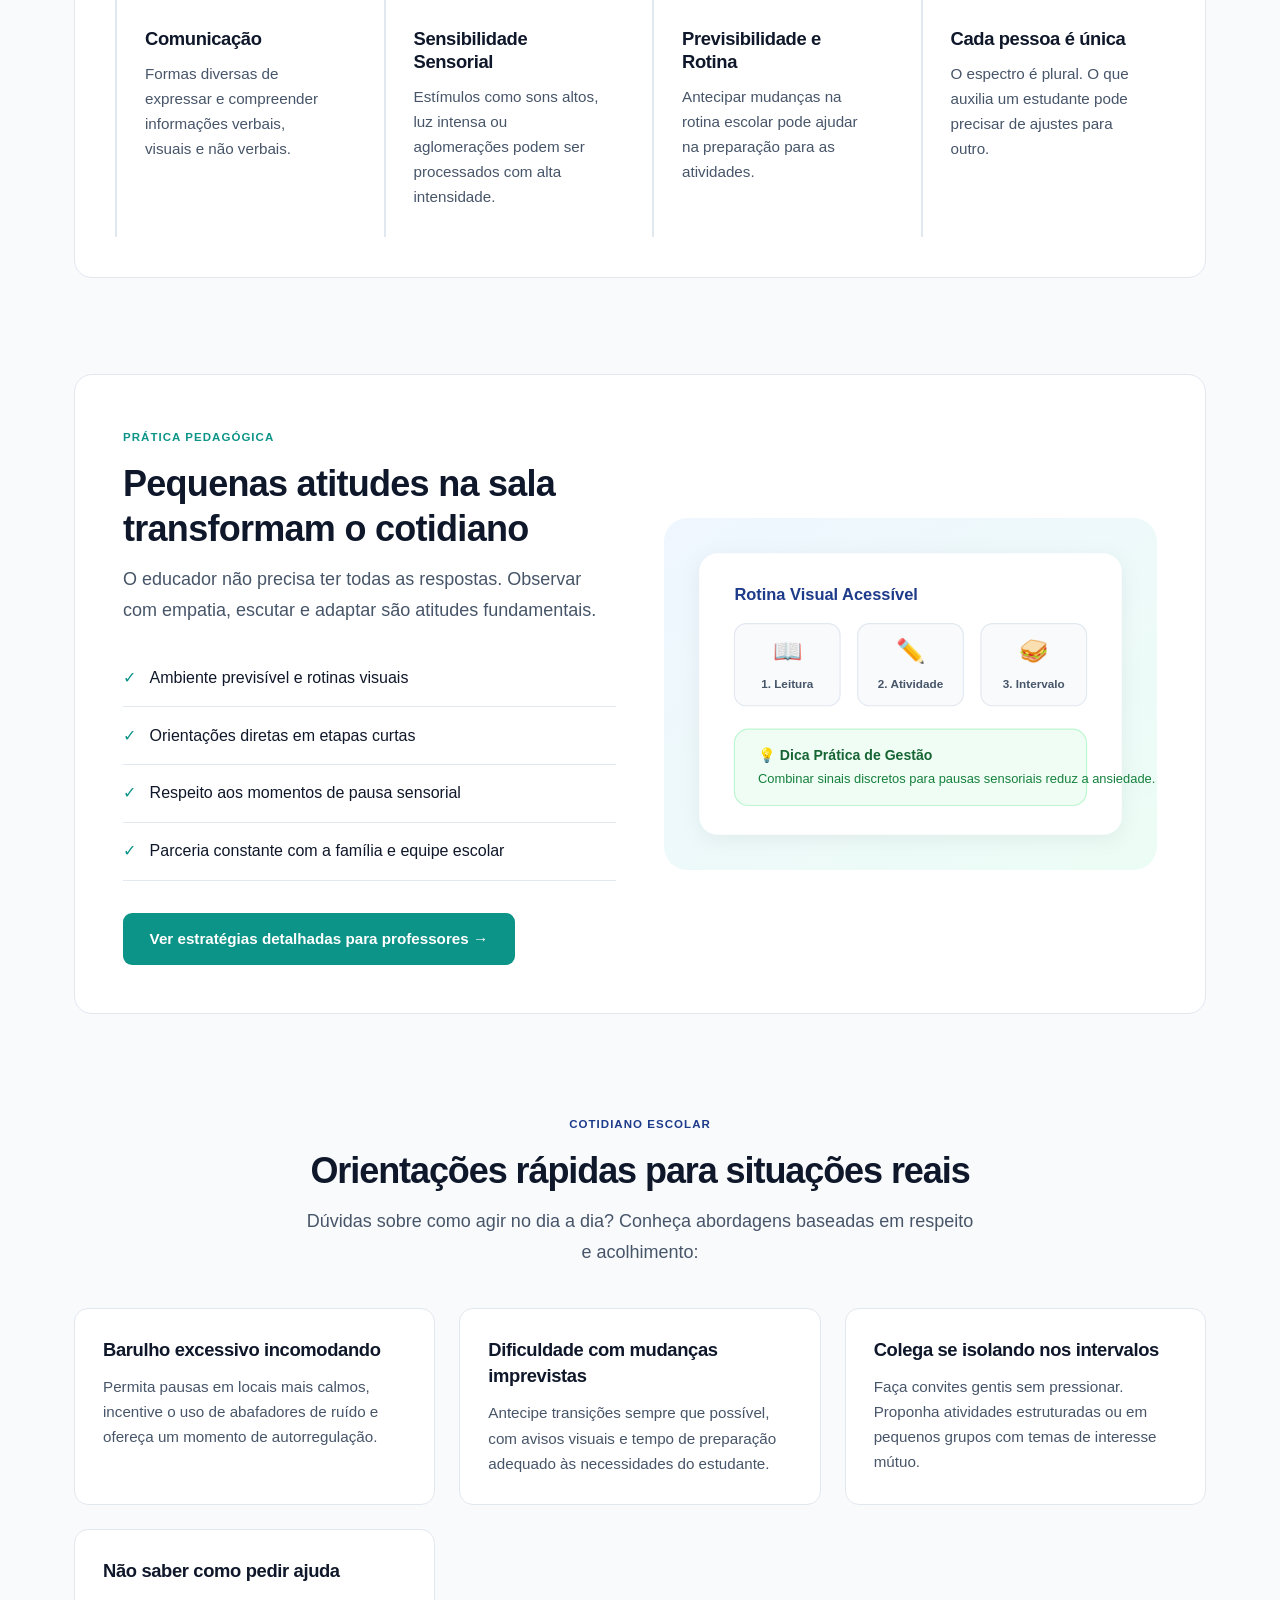
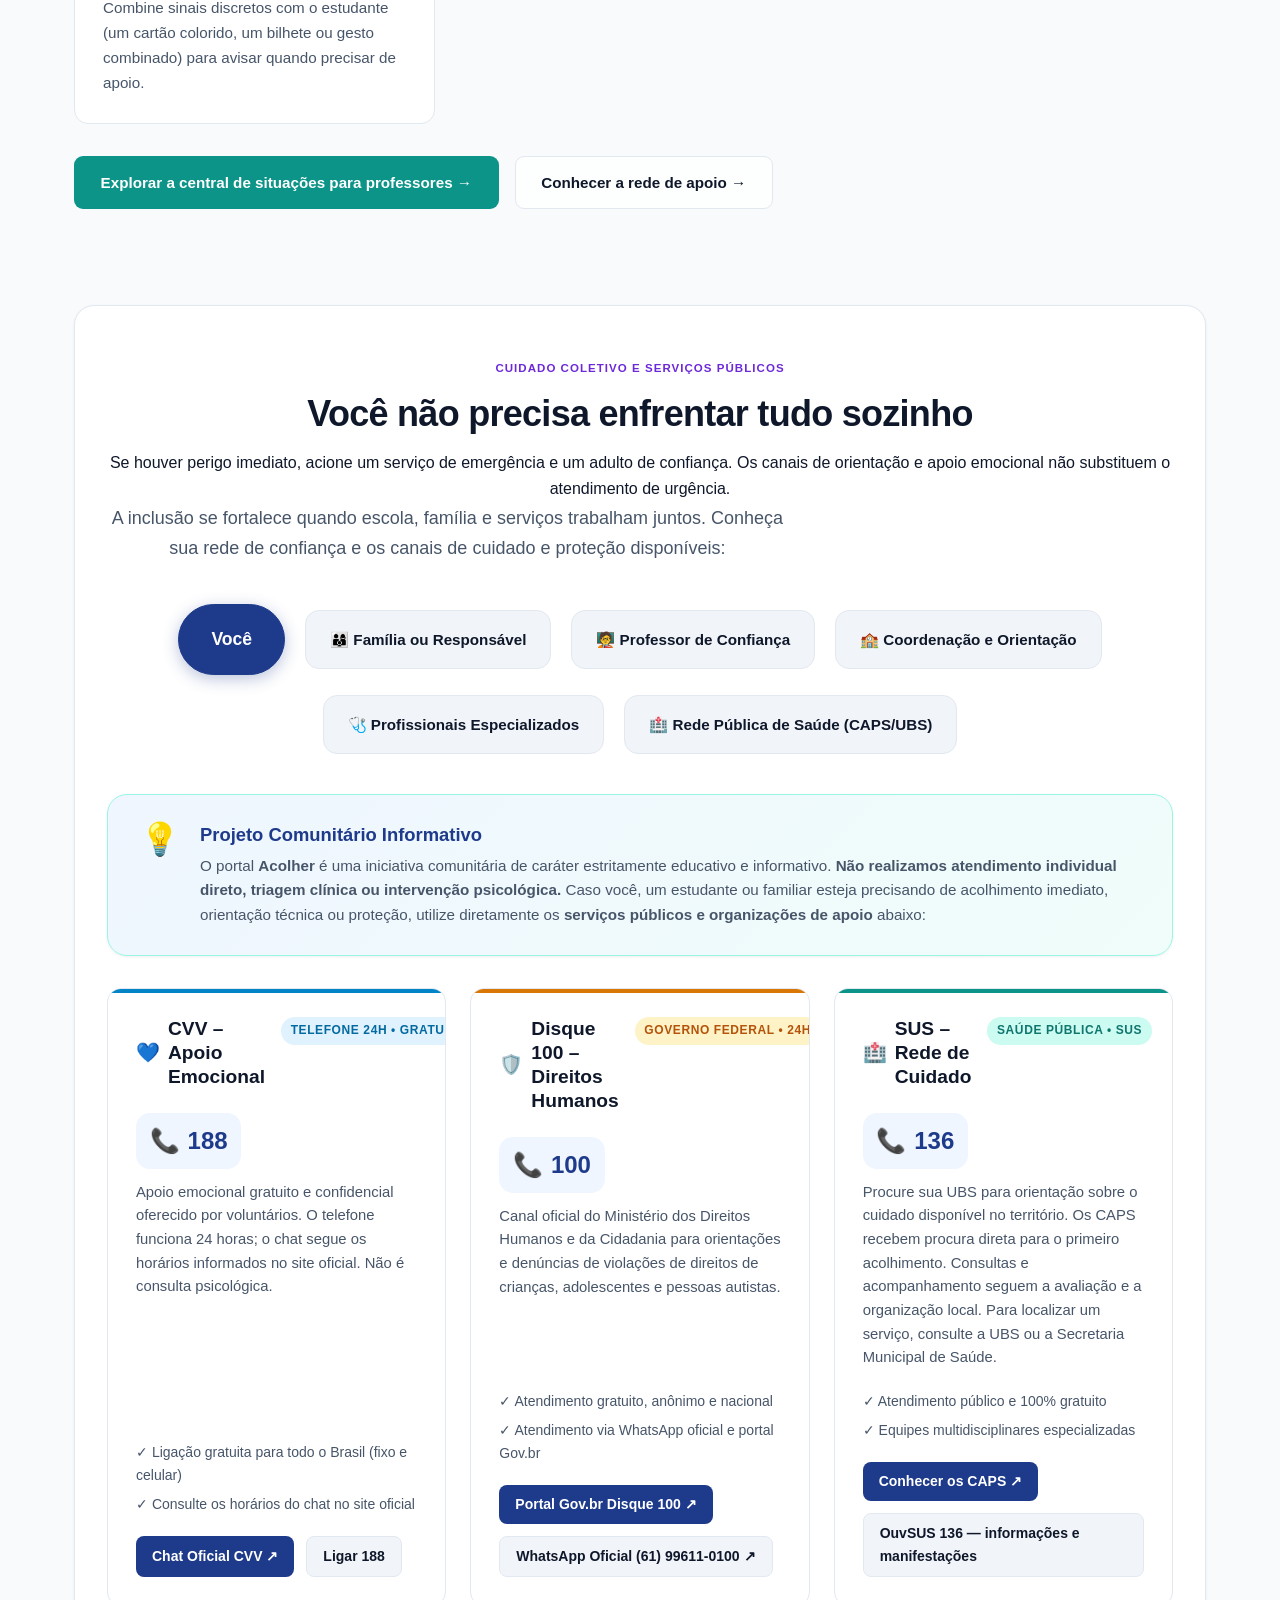
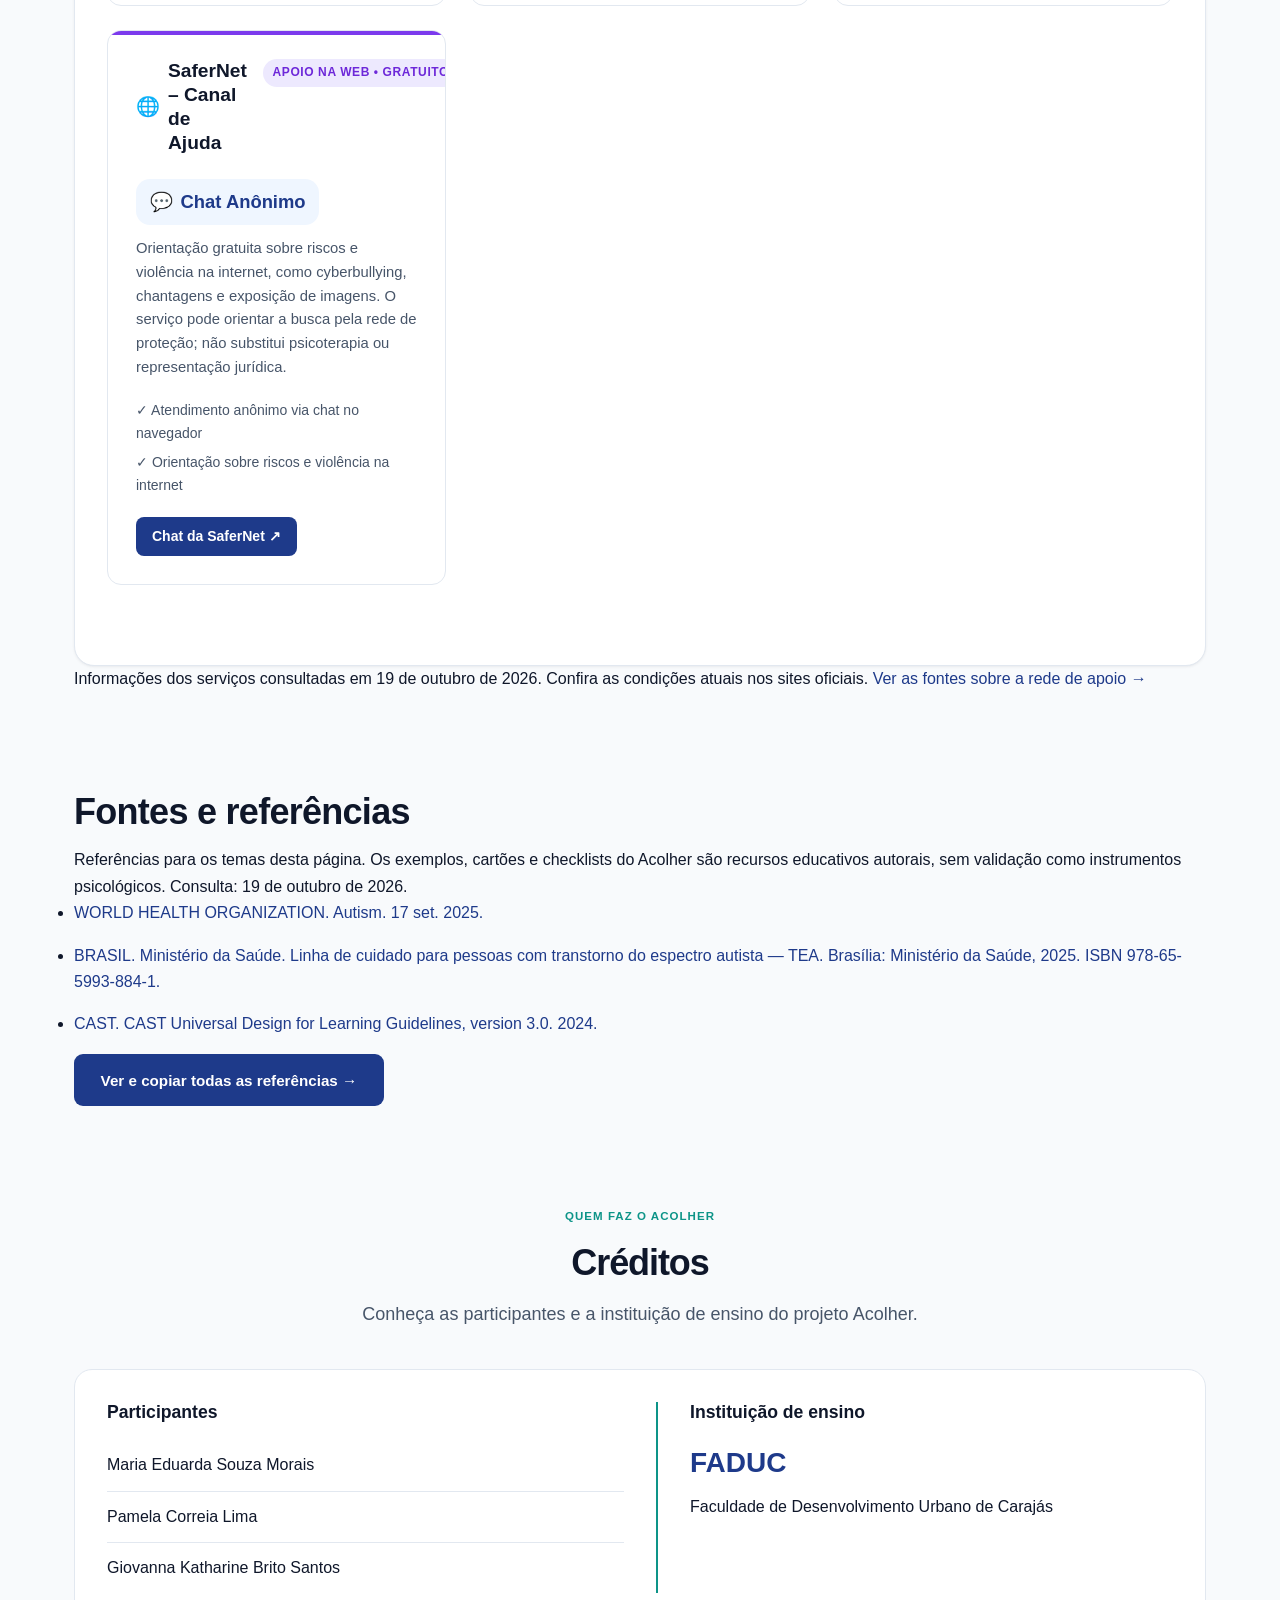
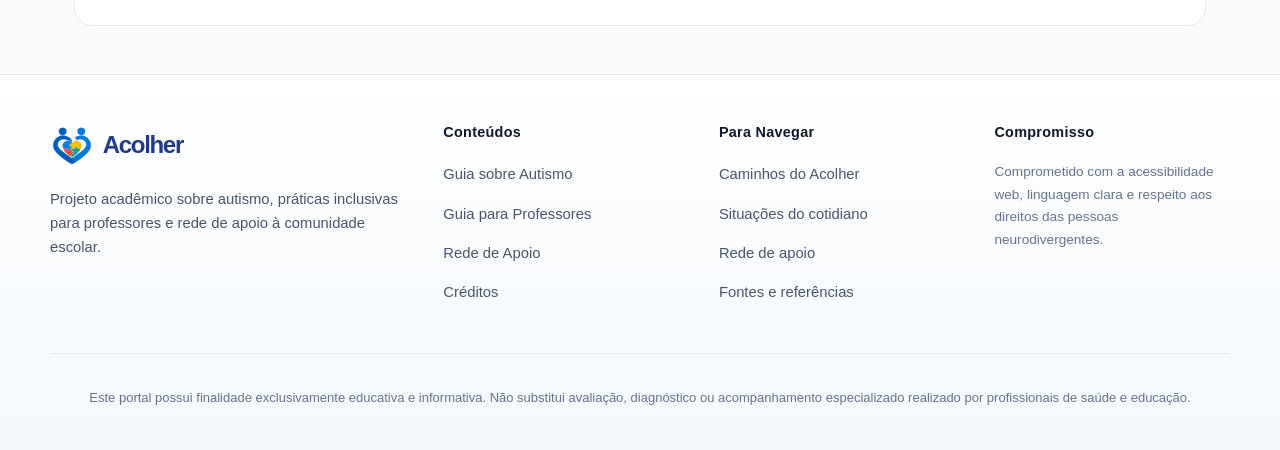
==== commit f738356a: "Adiciona créditos das participantes e da FADUC" ====
--- a/index.html
+++ b/index.html
@@ -5,8 +5,10 @@
   <meta charset="UTF-8" />
   <meta name="viewport" content="width=device-width, initial-scale=1.0" />
   <title>Acolher – Autismo, Professores e Rede de Apoio</title>
-  <meta name="description" content="Informações sobre autismo, práticas inclusivas para professores e rede de apoio à comunidade escolar." />
-  <meta http-equiv="Content-Security-Policy" content="default-src 'self'; script-src 'self' 'unsafe-inline'; style-src 'self' 'unsafe-inline' https://fonts.googleapis.com; font-src 'self' https://fonts.gstatic.com data:; img-src 'self' data: https:; connect-src 'self'; frame-src 'none';" />
+  <meta name="description"
+    content="Informações sobre autismo, práticas inclusivas para professores e rede de apoio à comunidade escolar." />
+  <meta http-equiv="Content-Security-Policy"
+    content="default-src 'self'; script-src 'self' 'unsafe-inline'; style-src 'self' 'unsafe-inline' https://fonts.googleapis.com; font-src 'self' https://fonts.gstatic.com data:; img-src 'self' data: https:; connect-src 'self'; frame-src 'none';" />
   <meta http-equiv="X-Content-Type-Options" content="nosniff" />
   <meta http-equiv="Referrer-Policy" content="strict-origin-when-cross-origin" />
   <link rel="stylesheet" href="assets/css/design.css" />
@@ -42,7 +44,8 @@
     <div class="accessibility-toolbar" aria-label="Barra de ferramentas de acessibilidade">
       <button id="increase-text" aria-label="Aumentar tamanho da fonte" title="Aumentar fonte">A+</button>
       <button id="decrease-text" aria-label="Diminuir tamanho da fonte" title="Diminuir fonte">A-</button>
-      <button id="toggle-contrast" aria-label="Alternar modo de alto contraste" title="Alto contraste">Contraste</button>
+      <button id="toggle-contrast" aria-label="Alternar modo de alto contraste"
+        title="Alto contraste">Contraste</button>
     </div>
   </header>
 
@@ -53,7 +56,8 @@
         <span class="subtitle">Autismo • Educação • Inclusão</span>
         <h1>Informação também é uma forma de acolher.</h1>
         <p class="description">
-          Conheça o autismo, explore práticas inclusivas para professores e encontre a rede de apoio. Informação e parceria para aproximar escola, famílias e comunidade.
+          Conheça o autismo, explore práticas inclusivas para professores e encontre a rede de apoio. Informação e
+          parceria para aproximar escola, famílias e comunidade.
         </p>
         <div class="hero-buttons">
           <a href="autismo.html" class="btn primary">Entender o autismo</a>
@@ -62,7 +66,8 @@
         </div>
       </div>
       <div class="hero-illustration">
-        <img src="assets/img/hero-illustration.svg" alt="Ilustração de convivência e acolhimento no ambiente escolar" width="440" height="320" />
+        <img src="assets/img/hero-illustration.svg" alt="Ilustração de convivência e acolhimento no ambiente escolar"
+          width="440" height="320" />
       </div>
     </section>
 
@@ -72,7 +77,8 @@
         <span class="section-badge">Por onde começar</span>
         <h2>Três caminhos para uma escola mais inclusiva</h2>
         <p class="section-description">
-          Comece pela compreensão do autismo, leve as orientações para a sala de aula e fortaleça a parceria com a rede de apoio:
+          Comece pela compreensão do autismo, leve as orientações para a sala de aula e fortaleça a parceria com a rede
+          de apoio:
         </p>
       </div>
 
@@ -80,21 +86,24 @@
         <article class="audience-card amber">
           <div class="icon-box" aria-hidden="true"><svg viewBox="0 0 24 24" fill="none" stroke="currentColor" stroke-width="1.7" stroke-linecap="round" stroke-linejoin="round" focusable="false"><path d="M8 12c-3-5-6-3-6 0s3 5 6 0l8-5c3-2 6 0 6 5s-3 5-6 0L8 7"/></svg></div>
           <h3>Autismo (TEA)</h3>
-          <p>Compreenda o espectro com clareza, desmistifique estigmas e conheça as diferentes formas de comunicação e sensorialidade.</p>
+          <p>Compreenda o espectro com clareza, desmistifique estigmas e conheça as diferentes formas de comunicação e
+            sensorialidade.</p>
           <a href="autismo.html" class="btn outline">Conhecer o Espectro →</a>
         </article>
 
         <article class="audience-card teal">
           <div class="icon-box" aria-hidden="true"><svg viewBox="0 0 24 24" fill="none" stroke="currentColor" stroke-width="1.7" stroke-linecap="round" stroke-linejoin="round" focusable="false"><path d="M12 5v15M3 4c4-1 7 0 9 2 2-2 5-3 9-2v14c-4-1-7 0-9 2-2-2-5-3-9-2Z"/></svg></div>
           <h3>Professores</h3>
-          <p>Estratégias pedagógicas práticas, planejamento de ambiente sensorial, previsibilidade e orientações para situações reais.</p>
+          <p>Estratégias pedagógicas práticas, planejamento de ambiente sensorial, previsibilidade e orientações para
+            situações reais.</p>
           <a href="professores.html" class="btn outline">Guia do Professor →</a>
         </article>
 
         <article class="audience-card purple">
           <div class="icon-box" aria-hidden="true"><svg viewBox="0 0 24 24" fill="none" stroke="currentColor" stroke-width="1.7" stroke-linecap="round" stroke-linejoin="round" focusable="false"><circle cx="9" cy="8" r="3"/><path d="M3 21v-3a6 6 0 0 1 12 0v3M16 5a3 3 0 0 1 0 6M21 21v-3a6 6 0 0 0-4-5"/></svg></div>
           <h3>Rede de Apoio</h3>
-          <p>Fortaleça o diálogo entre escola, família e profissionais e conheça os serviços de cuidado e proteção de direitos.</p>
+          <p>Fortaleça o diálogo entre escola, família e profissionais e conheça os serviços de cuidado e proteção de
+            direitos.</p>
           <a href="#rede-apoio" class="btn outline">Ver Rede de Apoio →</a>
         </article>
       </div>
@@ -108,7 +117,8 @@
             <span class="section-badge amber">Neurodiversidade</span>
             <h2>Entender é o primeiro passo para incluir</h2>
             <p class="section-description" style="margin-bottom:0;">
-              O Transtorno do Espectro Autista (TEA) é uma condição do neurodesenvolvimento com manifestações únicas em cada indivíduo.
+              O Transtorno do Espectro Autista (TEA) é uma condição do neurodesenvolvimento com manifestações únicas em
+              cada indivíduo.
             </p>
           </div>
           <a href="autismo.html" class="btn primary">Aprender mais sobre o autismo →</a>
@@ -145,7 +155,8 @@
           <span class="section-badge teal">Prática Pedagógica</span>
           <h2>Pequenas atitudes na sala transformam o cotidiano</h2>
           <p class="section-description">
-            O educador não precisa ter todas as respostas. Observar com empatia, escutar e adaptar são atitudes fundamentais.
+            O educador não precisa ter todas as respostas. Observar com empatia, escutar e adaptar são atitudes
+            fundamentais.
           </p>
           <ul class="practice-list">
             <li><span class="icon" aria-hidden="true">✓</span> Ambiente previsível e rotinas visuais</li>
@@ -174,26 +185,31 @@
       <div class="cards-grid medium">
         <article class="card">
           <h4>Barulho excessivo incomodando</h4>
-          <p>Permita pausas em locais mais calmos, incentive o uso de abafadores de ruído e ofereça um momento de autorregulação.</p>
+          <p>Permita pausas em locais mais calmos, incentive o uso de abafadores de ruído e ofereça um momento de
+            autorregulação.</p>
         </article>
 
         <article class="card">
           <h4>Dificuldade com mudanças imprevistas</h4>
-          <p>Antecipe transições sempre que possível, com avisos visuais e tempo de preparação adequado às necessidades do estudante.</p>
+          <p>Antecipe transições sempre que possível, com avisos visuais e tempo de preparação adequado às necessidades
+            do estudante.</p>
         </article>
 
         <article class="card">
           <h4>Colega se isolando nos intervalos</h4>
-          <p>Faça convites gentis sem pressionar. Proponha atividades estruturadas ou em pequenos grupos com temas de interesse mútuo.</p>
+          <p>Faça convites gentis sem pressionar. Proponha atividades estruturadas ou em pequenos grupos com temas de
+            interesse mútuo.</p>
         </article>
 
         <article class="card">
           <h4>Não saber como pedir ajuda</h4>
-          <p>Combine sinais discretos com o estudante (um cartão colorido, um bilhete ou gesto combinado) para avisar quando precisar de apoio.</p>
+          <p>Combine sinais discretos com o estudante (um cartão colorido, um bilhete ou gesto combinado) para avisar
+            quando precisar de apoio.</p>
         </article>
       </div>
       <div class="continuation-actions">
-        <a href="professores.html#situacoes" class="btn secondary">Explorar a central de situações para professores →</a>
+        <a href="professores.html#situacoes" class="btn secondary">Explorar a central de situações para professores
+          →</a>
         <a href="#rede-apoio" class="btn outline">Conhecer a rede de apoio →</a>
       </div>
     </section>
@@ -203,9 +219,11 @@
       <div class="support-network">
         <span class="section-badge purple">Cuidado Coletivo e Serviços Públicos</span>
         <h2>Você não precisa enfrentar tudo sozinho</h2>
-<p class="content-note">Se houver perigo imediato, acione um serviço de emergência e um adulto de confiança. Os canais de orientação e apoio emocional não substituem o atendimento de urgência.</p>
+        <p class="content-note">Se houver perigo imediato, acione um serviço de emergência e um adulto de confiança. Os
+          canais de orientação e apoio emocional não substituem o atendimento de urgência.</p>
         <p class="section-description">
-          A inclusão se fortalece quando escola, família e serviços trabalham juntos. Conheça sua rede de confiança e os canais de cuidado e proteção disponíveis:
+          A inclusão se fortalece quando escola, família e serviços trabalham juntos. Conheça sua rede de confiança e os
+          canais de cuidado e proteção disponíveis:
         </p>
 
         <div class="network-graph" aria-label="Diagrama da rede de apoio comunitária">
@@ -223,9 +241,11 @@
           <div>
             <h3>Projeto Comunitário Informativo</h3>
             <p>
-              O portal <strong>Acolher</strong> é uma iniciativa comunitária de caráter estritamente educativo e informativo. 
-              <strong>Não realizamos atendimento individual direto, triagem clínica ou intervenção psicológica.</strong> 
-              Caso você, um estudante ou familiar esteja precisando de acolhimento imediato, orientação técnica ou proteção, utilize diretamente os <strong>serviços públicos e organizações de apoio</strong> abaixo:
+              O portal <strong>Acolher</strong> é uma iniciativa comunitária de caráter estritamente educativo e
+              informativo.
+              <strong>Não realizamos atendimento individual direto, triagem clínica ou intervenção psicológica.</strong>
+              Caso você, um estudante ou familiar esteja precisando de acolhimento imediato, orientação técnica ou
+              proteção, utilize diretamente os <strong>serviços públicos e organizações de apoio</strong> abaixo:
             </p>
           </div>
         </div>
@@ -242,7 +262,8 @@
               <span aria-hidden="true">📞</span> 188
             </div>
             <p class="helpline-desc">
-              Apoio emocional gratuito e confidencial oferecido por voluntários. O telefone funciona 24 horas; o chat segue os horários informados no site oficial. Não é consulta psicológica.
+              Apoio emocional gratuito e confidencial oferecido por voluntários. O telefone funciona 24 horas; o chat
+              segue os horários informados no site oficial. Não é consulta psicológica.
             </p>
             <ul class="helpline-details">
               <li>✓ Ligação gratuita para todo o Brasil (fixo e celular)</li>
@@ -268,17 +289,20 @@
               <span aria-hidden="true">📞</span> 100
             </div>
             <p class="helpline-desc">
-              Canal oficial do Ministério dos Direitos Humanos e da Cidadania para orientações e denúncias de violações de direitos de crianças, adolescentes e pessoas autistas.
+              Canal oficial do Ministério dos Direitos Humanos e da Cidadania para orientações e denúncias de violações
+              de direitos de crianças, adolescentes e pessoas autistas.
             </p>
             <ul class="helpline-details">
               <li>✓ Atendimento gratuito, anônimo e nacional</li>
               <li>✓ Atendimento via WhatsApp oficial e portal Gov.br</li>
             </ul>
             <div class="helpline-actions">
-              <a href="https://www.gov.br/pt-br/servicos/denunciar-violacao-de-direitos-humanos" target="_blank" rel="noopener noreferrer" class="btn-helpline-primary">
+              <a href="https://www.gov.br/pt-br/servicos/denunciar-violacao-de-direitos-humanos" target="_blank"
+                rel="noopener noreferrer" class="btn-helpline-primary">
                 Portal Gov.br Disque 100 ↗
               </a>
-              <a href="https://wa.me/5561996110100" target="_blank" rel="noopener noreferrer" class="btn-helpline-secondary">
+              <a href="https://wa.me/5561996110100" target="_blank" rel="noopener noreferrer"
+                class="btn-helpline-secondary">
                 WhatsApp Oficial (61) 99611-0100 ↗
               </a>
             </div>
@@ -294,14 +318,17 @@
               <span aria-hidden="true">📞</span> 136
             </div>
             <p class="helpline-desc">
-              Procure sua UBS para orientação sobre o cuidado disponível no território. Os CAPS recebem procura direta para o primeiro acolhimento. Consultas e acompanhamento seguem a avaliação e a organização local. Para localizar um serviço, consulte a UBS ou a Secretaria Municipal de Saúde.
+              Procure sua UBS para orientação sobre o cuidado disponível no território. Os CAPS recebem procura direta
+              para o primeiro acolhimento. Consultas e acompanhamento seguem a avaliação e a organização local. Para
+              localizar um serviço, consulte a UBS ou a Secretaria Municipal de Saúde.
             </p>
             <ul class="helpline-details">
               <li>✓ Atendimento público e 100% gratuito</li>
               <li>✓ Equipes multidisciplinares especializadas</li>
             </ul>
             <div class="helpline-actions">
-              <a href="https://www.gov.br/saude/pt-br/composicao/saes/desmad/raps/caps/caps" target="_blank" rel="noopener noreferrer" class="btn-helpline-primary">
+              <a href="https://www.gov.br/saude/pt-br/composicao/saes/desmad/raps/caps/caps" target="_blank"
+                rel="noopener noreferrer" class="btn-helpline-primary">
                 Conhecer os CAPS ↗
               </a>
               <a href="tel:136" class="btn-helpline-secondary">
@@ -320,35 +347,79 @@
               <span aria-hidden="true">💬</span> Chat Anônimo
             </div>
             <p class="helpline-desc">
-              Orientação gratuita sobre riscos e violência na internet, como cyberbullying, chantagens e exposição de imagens. O serviço pode orientar a busca pela rede de proteção; não substitui psicoterapia ou representação jurídica.
+              Orientação gratuita sobre riscos e violência na internet, como cyberbullying, chantagens e exposição de
+              imagens. O serviço pode orientar a busca pela rede de proteção; não substitui psicoterapia ou
+              representação jurídica.
             </p>
             <ul class="helpline-details">
               <li>✓ Atendimento anônimo via chat no navegador</li>
               <li>✓ Orientação sobre riscos e violência na internet</li>
             </ul>
             <div class="helpline-actions">
-              <a href="https://new.safernet.org.br/helpline" target="_blank" rel="noopener noreferrer" class="btn-helpline-primary">
+              <a href="https://new.safernet.org.br/helpline" target="_blank" rel="noopener noreferrer"
+                class="btn-helpline-primary">
                 Chat da SaferNet ↗
               </a>
             </div>
           </article>
         </div>
       </div>
-      <p class="content-note">Informações dos serviços consultadas em 19 de outubro de 2026. Confira as condições atuais nos sites oficiais. <a href="referencias.html#R19">Ver as fontes sobre a rede de apoio →</a></p>
+      <p class="content-note">Informações dos serviços consultadas em 19 de outubro de 2026. Confira as condições atuais
+        nos sites oficiais. <a href="referencias.html#R19">Ver as fontes sobre a rede de apoio →</a></p>
     </section>
 
     <!-- 7. Fontes e Referências Oficiais -->
-    <section class="section" id="fontes"><h2>Fontes e referências</h2><p>Referências para os temas desta página. Os exemplos, cartões e checklists do Acolher são recursos educativos autorais, sem validação como instrumentos psicológicos. Consulta: 19 de outubro de 2026.</p><ul><li style="margin-bottom:1rem"><a href="referencias.html#R01">WORLD HEALTH ORGANIZATION. Autism. 17 set. 2025.</a></li><li style="margin-bottom:1rem"><a href="referencias.html#R06">BRASIL. Ministério da Saúde. Linha de cuidado para pessoas com transtorno do espectro autista — TEA. Brasília: Ministério da Saúde, 2025. ISBN 978-65-5993-884-1.</a></li><li style="margin-bottom:1rem"><a href="referencias.html#R04">CAST. CAST Universal Design for Learning Guidelines, version 3.0. 2024.</a></li></ul><p><a class="btn primary" href="referencias.html">Ver e copiar todas as referências →</a></p></section>
+    <section class="section" id="fontes">
+      <h2>Fontes e referências</h2>
+      <p>Referências para os temas desta página. Os exemplos, cartões e checklists do Acolher são recursos educativos
+        autorais, sem validação como instrumentos psicológicos. Consulta: 19 de outubro de 2026.</p>
+      <ul>
+        <li style="margin-bottom:1rem"><a href="referencias.html#R01">WORLD HEALTH ORGANIZATION. Autism. 17 set.
+            2025.</a></li>
+        <li style="margin-bottom:1rem"><a href="referencias.html#R06">BRASIL. Ministério da Saúde. Linha de cuidado para
+            pessoas com transtorno do espectro autista — TEA. Brasília: Ministério da Saúde, 2025. ISBN
+            978-65-5993-884-1.</a></li>
+        <li style="margin-bottom:1rem"><a href="referencias.html#R04">CAST. CAST Universal Design for Learning
+            Guidelines, version 3.0. 2024.</a></li>
+      </ul>
+      <p><a class="btn primary" href="referencias.html">Ver e copiar todas as referências →</a></p>
+    </section>
+
+    <!-- Créditos do projeto -->
+    <section class="section" id="creditos" aria-labelledby="creditos-titulo">
+      <div class="section-header">
+        <span class="section-badge teal">Quem faz o Acolher</span>
+        <h2 id="creditos-titulo">Créditos</h2>
+        <p class="section-description">Conheça as participantes e a instituição de ensino do projeto Acolher.</p>
+      </div>
+      <div class="credits-grid">
+        <div class="credits-participants">
+          <h3>Participantes</h3>
+          <ul class="credits-names">
+            <li>Maria Eduarda Souza Morais</li>
+            <li>Pamela Correia Lima</li>
+            <li>Giovanna Katharine Brito Santos</li>
+          </ul>
+        </div>
+        <div class="credits-institution">
+          <h3>Instituição de ensino</h3>
+          <p class="credits-acronym">FADUC</p>
+          <p>Faculdade de Desenvolvimento Urbano de Carajás</p>
+        </div>
+      </div>
+    </section>
   </main>
 
   <!-- Rodapé Institucional -->
   <footer class="site-footer" role="contentinfo">
     <div class="footer-grid">
       <div class="footer-section">
-        <a href="index.html" class="logo footer-brand" aria-label="Acolher - Página inicial"><img class="brand-symbol" src="assets/img/acolher-simbolo.png" alt="" width="56" height="56" />
-        <strong class="brand-name">Acolher</strong>
-        <span class="brand-tag">Educação</span></a>
-        <p>Projeto acadêmico sobre autismo, práticas inclusivas para professores e rede de apoio à comunidade escolar.</p>
+        <a href="index.html" class="logo footer-brand" aria-label="Acolher - Página inicial"><img class="brand-symbol"
+            src="assets/img/acolher-simbolo.png" alt="" width="56" height="56" />
+          <strong class="brand-name">Acolher</strong>
+          <span class="brand-tag">Educação</span></a>
+        <p>Projeto acadêmico sobre autismo, práticas inclusivas para professores e rede de apoio à comunidade escolar.
+        </p>
       </div>
 
       <div class="footer-section">
@@ -357,6 +428,7 @@
           <li><a href="autismo.html">Guia sobre Autismo</a></li>
           <li><a href="professores.html">Guia para Professores</a></li>
           <li><a href="#rede-apoio">Rede de Apoio</a></li>
+          <li><a href="#creditos">Créditos</a></li>
         </ul>
       </div>
 
@@ -379,7 +451,8 @@
     </div>
 
     <p class="footer-disclaimer">
-      Este portal possui finalidade exclusivamente educativa e informativa. Não substitui avaliação, diagnóstico ou acompanhamento especializado realizado por profissionais de saúde e educação.
+      Este portal possui finalidade exclusivamente educativa e informativa. Não substitui avaliação, diagnóstico ou
+      acompanhamento especializado realizado por profissionais de saúde e educação.
     </p>
   </footer>
 
--- a/assets/css/refinements.css
+++ b/assets/css/refinements.css
@@ -117,3 +117,25 @@
   html { scroll-behavior: auto; }
   *, *::before, *::after { transition: none !important; animation: none !important; }
 }
+
+/* Créditos do projeto */
+.credits-grid {
+  display: grid;
+  grid-template-columns: repeat(2, minmax(0, 1fr));
+  gap: 2rem;
+  padding: 2rem;
+  background: var(--surface);
+  border: 1px solid var(--border);
+  border-radius: 18px;
+}
+.credits-grid h3 { margin: 0 0 1rem; font-size: 1.1rem; }
+.credits-names { list-style: none; padding: 0; margin: 0; }
+.credits-names li { padding: .75rem 0; border-bottom: 1px solid var(--border); overflow-wrap: anywhere; }
+.credits-names li:last-child { border-bottom: 0; }
+.credits-institution { border-left: 2px solid var(--secondary); padding-left: 2rem; }
+.credits-institution p { margin: .5rem 0 0; }
+.credits-institution .credits-acronym { color: var(--primary); font-size: 1.75rem; font-weight: 800; }
+@media (max-width: 768px) {
+  .credits-grid { grid-template-columns: minmax(0, 1fr); padding: 1.5rem; }
+  .credits-institution { border-left: 0; border-top: 2px solid var(--secondary); padding: 1.5rem 0 0; }
+}
